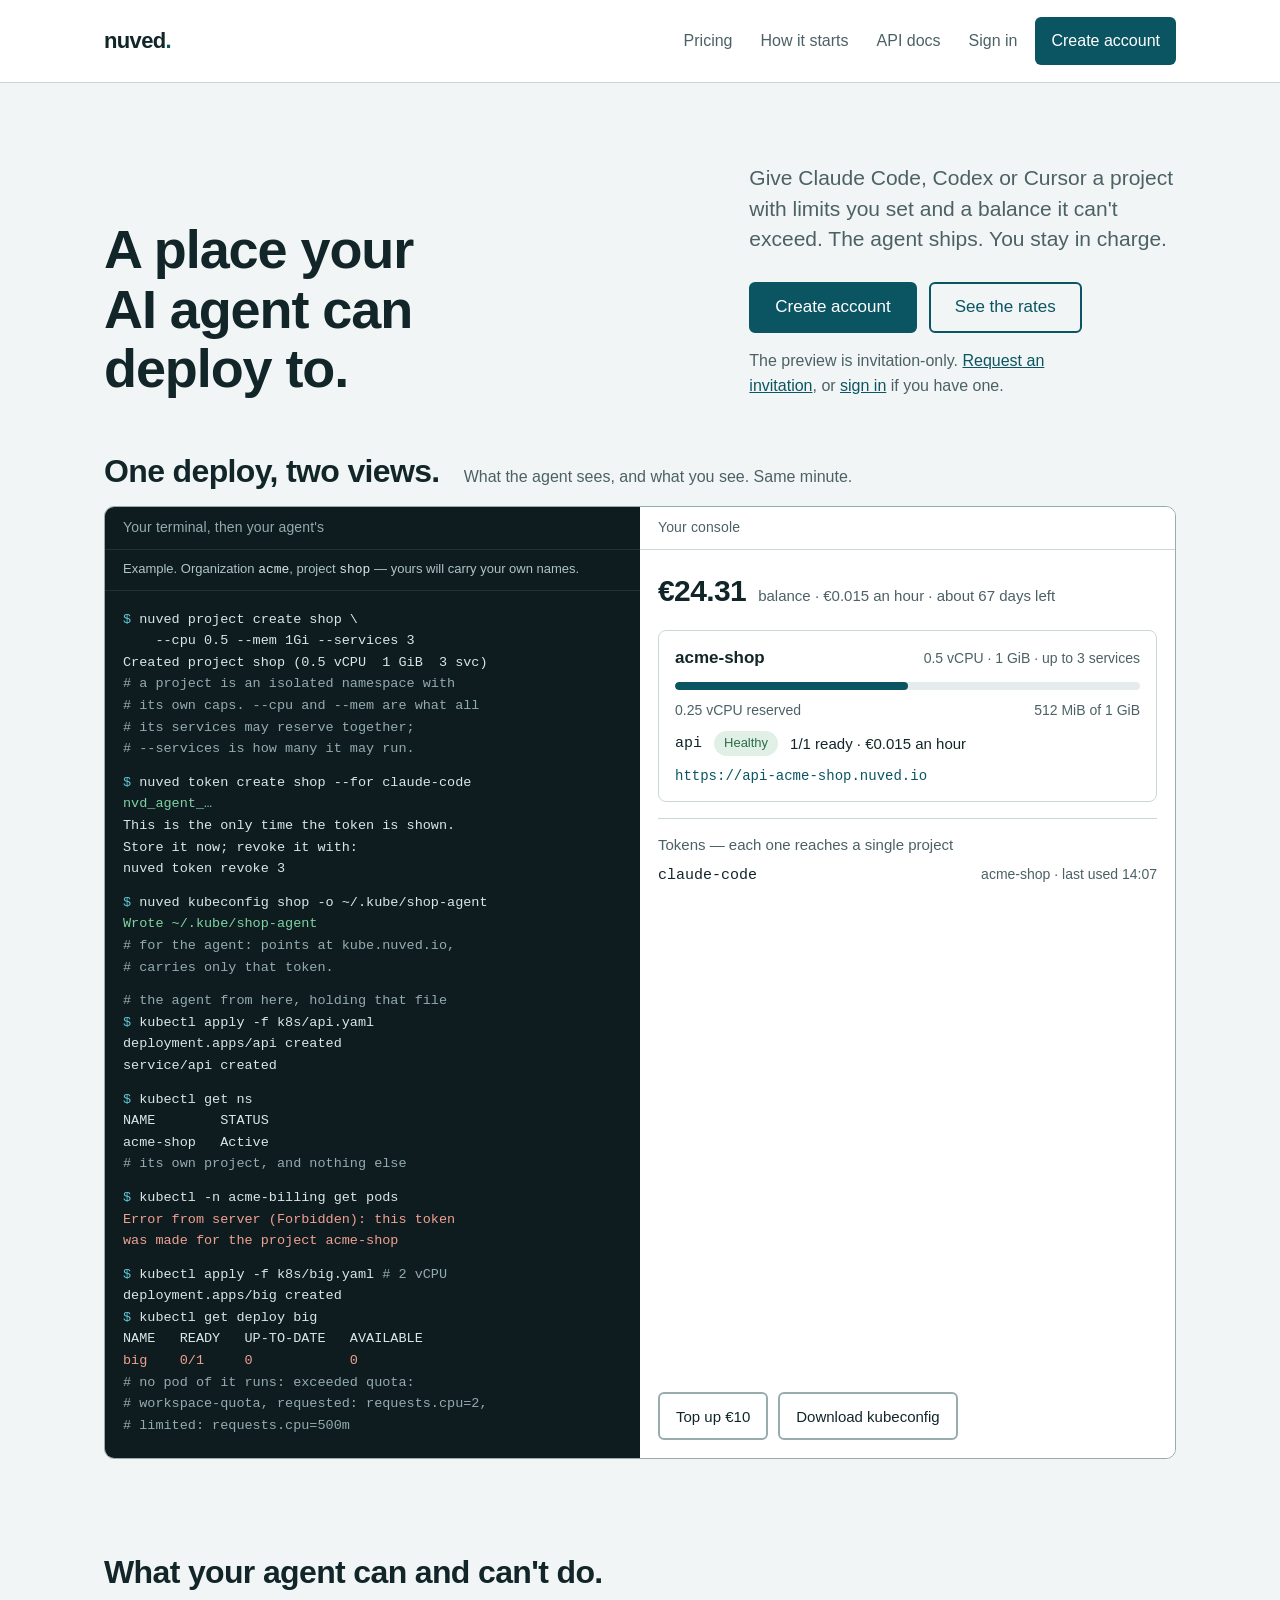
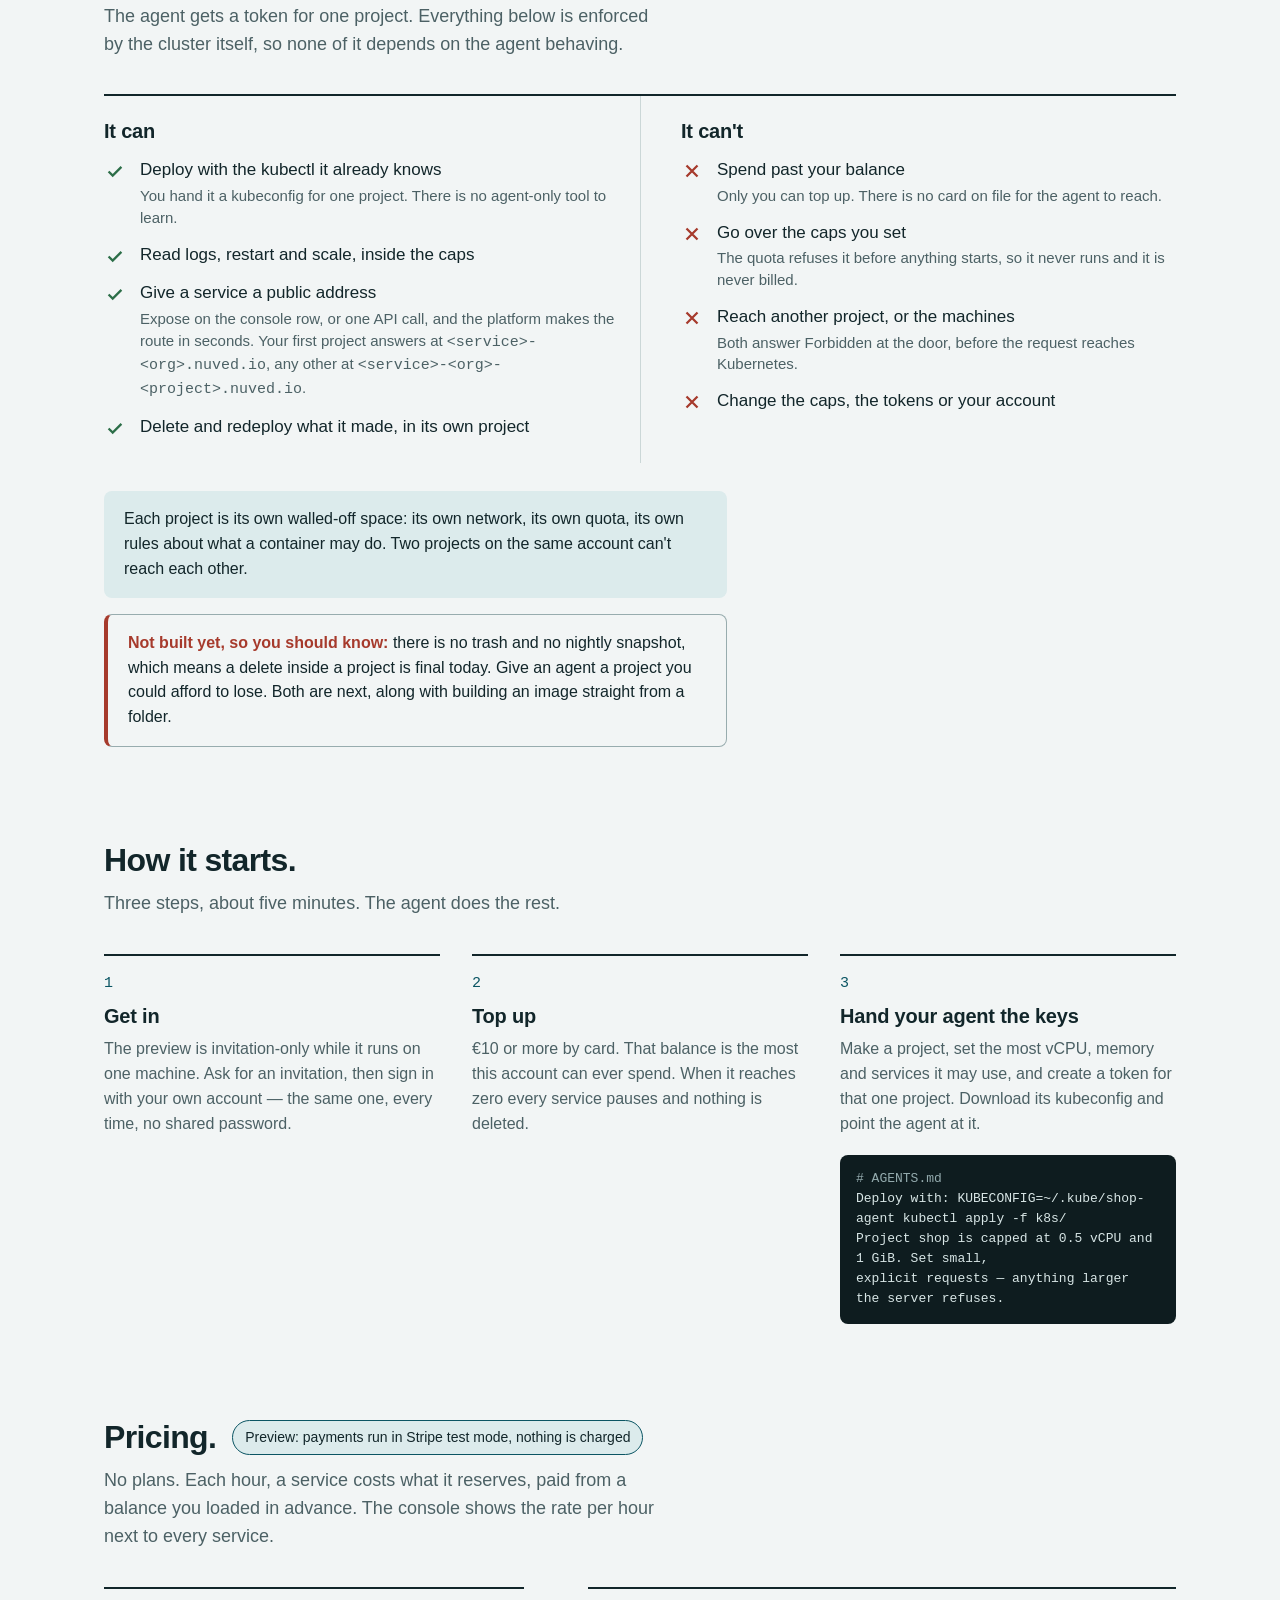
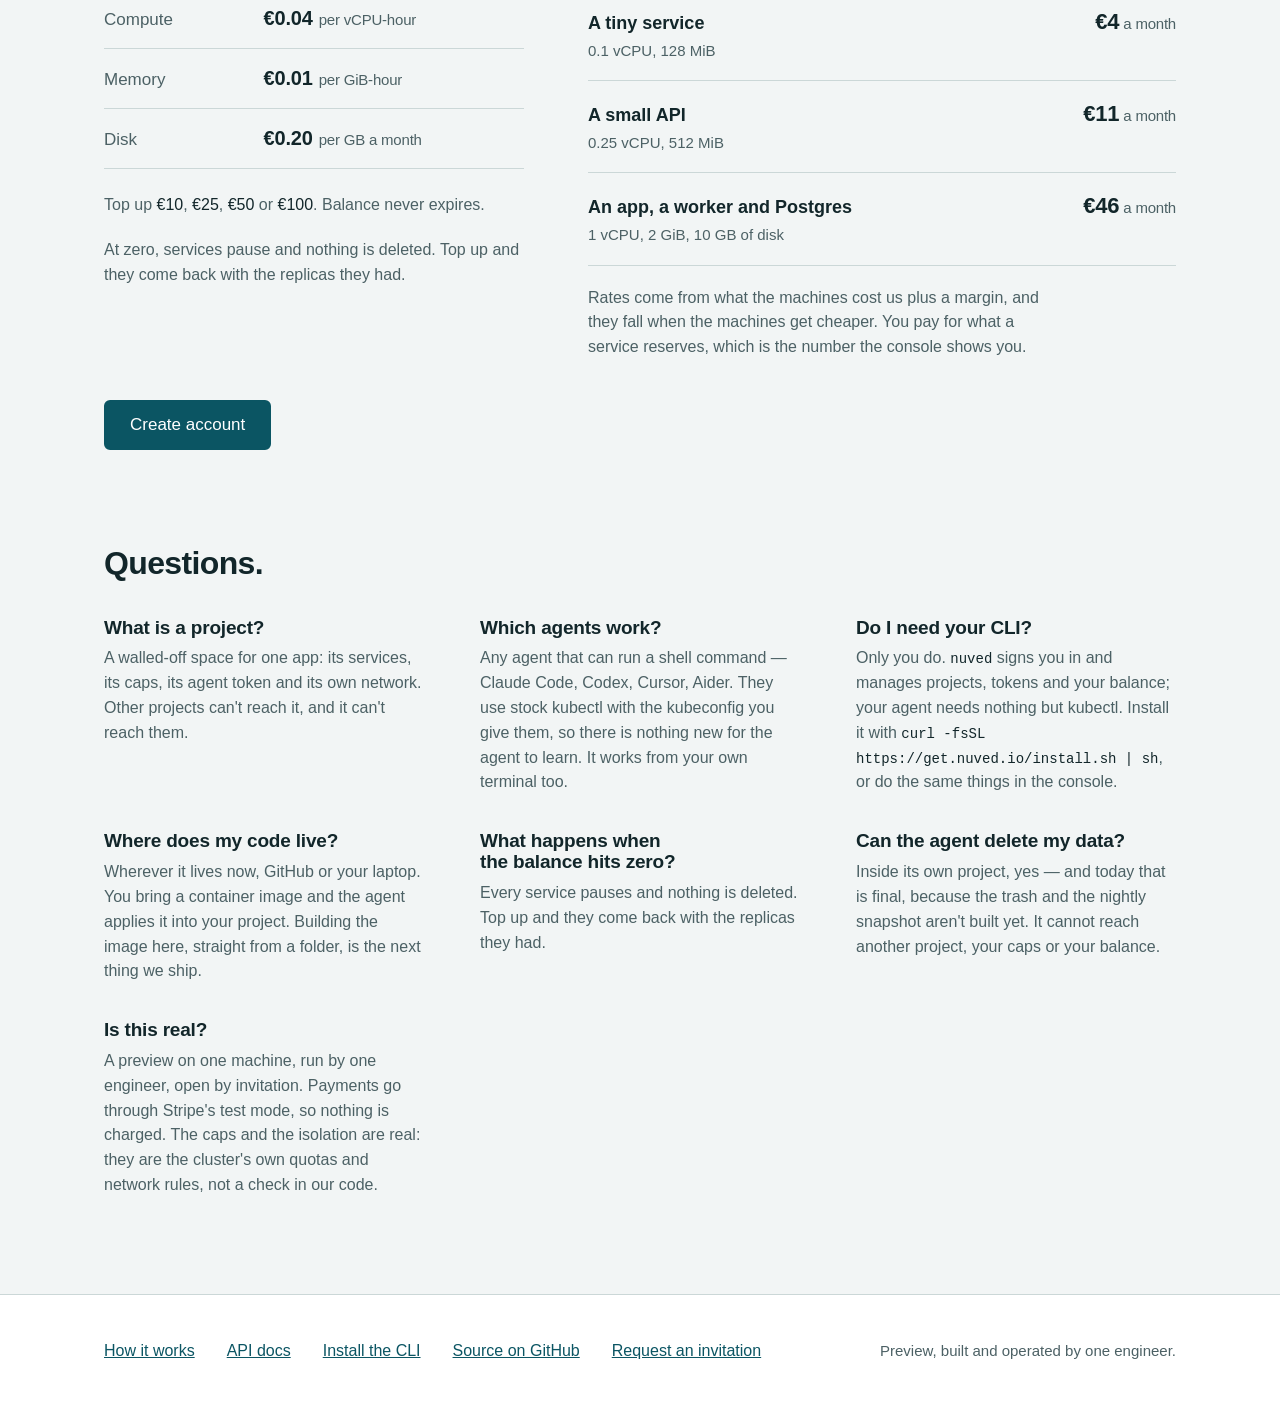
==== apps/www/index.html @ e002d9c6 "Make the terminal panel readable without prior knowledge Read on a phone, the panel did not say it w" ====
<!doctype html>
<html lang="en">
<head>
<meta charset="utf-8">
<meta name="viewport" content="width=device-width, initial-scale=1">
<title>Nuved — a place your AI agent can deploy to</title>
<meta name="description" content="Give your coding agent a project with caps you set and a prepaid balance it cannot exceed. Stock kubectl, a public URL per service, and an hourly rate for what a service reserves.">
<meta name="color-scheme" content="dark light">
<link rel="icon" href="data:image/svg+xml,%3Csvg xmlns='http://www.w3.org/2000/svg' viewBox='0 0 32 32'%3E%3Crect width='32' height='32' rx='6' fill='%230B5563'/%3E%3Cpath d='M9 23V9l14 14V9' stroke='%23fff' stroke-width='3' fill='none' stroke-linecap='square'/%3E%3C/svg%3E">
<style>
/* Typefaces are served from this origin, not from a font CDN: no third-party
   request is made when someone opens this page. Schibsted Grotesk (Ellmer Type)
   and IBM Plex Mono (IBM) are both SIL Open Font License 1.1 — see README.md.
   Schibsted Grotesk is a variable font, so one file covers 400 through 700. */
@font-face{
  font-family:"Schibsted Grotesk";
  src:url(schibsted-grotesk.woff2) format("woff2");
  font-weight:400 700; font-style:normal; font-display:swap;
}
@font-face{
  font-family:"IBM Plex Mono";
  src:url(ibm-plex-mono-400.woff2) format("woff2");
  font-weight:400; font-style:normal; font-display:swap;
}
@font-face{
  font-family:"IBM Plex Mono";
  src:url(ibm-plex-mono-500.woff2) format("woff2");
  font-weight:500; font-style:normal; font-display:swap;
}

/* Dark is the default, so the page matches the console and the API docs. A
   visitor whose system asks for light gets the light palette below. Every pair
   used for text clears 4.5:1 in both. */
:root{
  --ground:#0B1516; --surface:#122022; --sunken:#0A1213;
  --ink:#E3ECEB; --ink-2:#9DB1B3; --line:#26393C; --line-strong:#48616A;
  --brand:#63C3D2; --brand-soft:#123A42; --on-brand:#06171A;
  --ok:#7FD3A3; --ok-bg:#14301F;
  --no:#F0A090; --no-bg:#3A1C17;
  --term-bg:#07100F; --term-ink:#D8E6E6; --term-dim:#94ABAE; --term-ok:#7FD3A3; --term-no:#F0A090; --term-prompt:#63C3D2;
  --meter:#63C3D2;
  --focus:#63C3D2;
}
@media (prefers-color-scheme: light){
  :root{
    --ground:#F2F5F5; --surface:#FFFFFF; --sunken:#E6ECEC;
    --ink:#12262A; --ink-2:#4C6165; --line:#CBD7D7; --line-strong:#98ACAE;
    --brand:#0B5563; --brand-soft:#DCEBEC; --on-brand:#FFFFFF;
    --ok:#2C6E48; --ok-bg:#E1F0E6;
    --no:#A63A2C; --no-bg:#F7E4E0;
    --term-bg:#0E1C1F; --term-ink:#D8E6E6; --term-dim:#94ABAE;
    --meter:#0B5563;
    --focus:#0B5563;
  }
}
*{box-sizing:border-box}
html{-webkit-text-size-adjust:100%}
body{
  margin:0; background:var(--ground); color:var(--ink);
  font-family:"Schibsted Grotesk",-apple-system,BlinkMacSystemFont,"Segoe UI",Roboto,Arial,sans-serif;
  font-size:17px; line-height:1.55;
}
a{color:var(--brand)}
a:focus-visible,button:focus-visible{outline:3px solid var(--focus); outline-offset:3px; border-radius:3px}
.wrap{max-width:1120px; margin:0 auto; padding-left:24px; padding-right:24px}
h1,h2,h3{line-height:1.1; letter-spacing:-0.02em; margin:0; text-wrap:balance}
h1{font-size:54px; font-weight:700}
h2{font-size:32px; font-weight:700}
h3{font-size:20px; font-weight:700; letter-spacing:-0.01em}
p{margin:0}
.mono{font-family:"IBM Plex Mono",ui-monospace,SFMono-Regular,Menlo,Consolas,monospace}
.num{font-variant-numeric:tabular-nums}

/* top bar */
.top{border-bottom:1px solid var(--line); background:var(--surface)}
.top .wrap{display:flex; flex-wrap:wrap; align-items:center; gap:8px 24px; padding-block:12px}
.mark{font-size:22px; font-weight:700; letter-spacing:-0.03em; color:var(--ink); text-decoration:none; padding:12px 0}
.mark span{color:var(--brand)}
.top nav{display:flex; flex-wrap:wrap; align-items:center; gap:4px 8px; margin-left:auto}
.top nav a{font-size:16px; color:var(--ink-2); text-decoration:none; padding:12px 10px; display:inline-block; border-radius:6px}
.top nav a:hover{color:var(--brand); background:var(--brand-soft)}
.top nav a.go{color:var(--on-brand); background:var(--brand); font-weight:500; padding:12px 16px}
.top nav a.go:hover{background:var(--ink); color:var(--ground)}

/* hero */
.hero{padding-top:80px; display:grid; grid-template-columns:minmax(0,7fr) minmax(0,5fr); gap:32px 48px; align-items:end}
.hero h1{max-width:14ch}
.hero .sub{font-size:21px; color:var(--ink-2); max-width:38ch; line-height:1.45}
.hero .cta{display:flex; flex-wrap:wrap; gap:12px; margin-top:28px}
.hero .invite{margin-top:16px; font-size:16px; color:var(--ink-2); max-width:40ch}
.btn{
  display:inline-flex; align-items:center; justify-content:center; text-align:center;
  min-height:48px; padding:10px 24px; border-radius:6px; font-size:17px; font-weight:500;
  text-decoration:none; border:2px solid var(--brand); cursor:pointer; font-family:inherit;
}
.btn-primary{background:var(--brand); color:var(--on-brand)}
.btn-primary:hover{background:var(--ink); border-color:var(--ink); color:var(--ground)}
.btn-secondary{background:transparent; color:var(--brand)}
.btn-secondary:hover{background:var(--brand-soft)}

/* the thesis: one deploy, two views */
.two{margin-top:56px}
.two .lead{display:flex; flex-wrap:wrap; align-items:baseline; gap:8px 24px; margin-bottom:16px}
.two .lead p{color:var(--ink-2); font-size:16px}
.views{display:grid; grid-template-columns:minmax(0,1fr) minmax(0,1fr); gap:0; border:1px solid var(--line-strong); border-radius:10px; overflow:hidden}
.view-label{font-size:14px; font-weight:500; letter-spacing:.01em; padding:10px 18px; border-bottom:1px solid var(--line)}
.term{background:var(--term-bg); color:var(--term-ink)}
.term .view-label{color:var(--term-dim); border-bottom-color:#1F3236}
.term-note{margin:0; padding:10px 18px; font-size:13px; line-height:1.45; color:#AEC4C6; border-bottom:1px solid #1F3236}
.term-note .mono{color:var(--term-ink)}
.term pre{margin:0; padding:18px 18px 22px; font-size:13.5px; line-height:1.6; white-space:pre-wrap; overflow-wrap:anywhere}
.term .p{color:var(--term-prompt)}
.term .ok{color:var(--term-ok)}
.term .no{color:var(--term-no)}
.term .dim{color:var(--term-dim)}
.term .gap{display:block; height:12px}
.con{background:var(--surface); display:flex; flex-direction:column}
.con .view-label{color:var(--ink-2)}
.con .body{padding:18px; display:flex; flex-direction:column; gap:16px; flex:1}
.bal{display:flex; flex-wrap:wrap; align-items:baseline; gap:4px 12px}
.bal .amt{font-size:30px; font-weight:700; letter-spacing:-0.02em}
.bal .rate{font-size:15px; color:var(--ink-2)}
.proj{border:1px solid var(--line); border-radius:8px; padding:14px 16px; display:flex; flex-direction:column; gap:10px}
.proj .head{display:flex; flex-wrap:wrap; justify-content:space-between; gap:4px 12px; align-items:baseline}
.proj .head b{font-size:17px}
.proj .caps{font-size:14px; color:var(--ink-2)}
.meter{height:8px; background:var(--sunken); border-radius:4px; overflow:hidden}
.meter i{display:block; height:100%; width:50%; background:var(--meter); border-radius:4px}
.meter-cap{display:flex; justify-content:space-between; font-size:14px; color:var(--ink-2)}
.svc{display:flex; flex-wrap:wrap; align-items:center; gap:8px 12px; font-size:15px}
.svc .url{color:var(--brand); font-size:14px; overflow-wrap:anywhere}
.pill{font-size:13px; font-weight:500; padding:2px 10px; border-radius:999px; background:var(--ok-bg); color:var(--ok)}
.pill.no{background:var(--no-bg); color:var(--no)}
.toks{border-top:1px solid var(--line); padding-top:14px}
.toks h4{margin:0 0 8px; font-size:15px; font-weight:500; color:var(--ink-2); letter-spacing:0}
.toks .row{display:flex; flex-wrap:wrap; align-items:baseline; justify-content:space-between; gap:4px 12px; font-size:15px}
.toks .row span:last-child{font-size:14px; color:var(--ink-2)}
.con .acts{display:flex; flex-wrap:wrap; gap:10px; margin-top:auto; padding-top:6px}
.btn-sm{min-height:48px; padding:8px 16px; font-size:15px}
.btn-quiet{border-color:var(--line-strong); color:var(--ink); background:var(--surface)}
.btn-quiet:hover{background:var(--sunken)}

/* sections */
section{padding-top:96px}
.sec-head{max-width:60ch; margin-bottom:36px; display:flex; flex-direction:column; gap:12px}
.sec-head p{color:var(--ink-2); font-size:18px}

/* can / can't ledger */
.ledger{display:grid; grid-template-columns:minmax(0,1fr) minmax(0,1fr); gap:0; border-top:2px solid var(--ink)}
.ledger > div{padding:24px 0}
.ledger > div + div{border-left:1px solid var(--line); padding-left:40px}
.ledger h3{margin-bottom:16px}
.ledger ul{list-style:none; margin:0; padding:0; display:flex; flex-direction:column; gap:14px}
.ledger li{display:grid; grid-template-columns:24px 1fr; gap:12px; align-items:start; font-size:17px; line-height:1.45}
.ledger li svg{width:22px; height:22px; margin-top:2px}
.ledger .can li svg{color:var(--ok)}
.ledger .cant li svg{color:var(--no)}
.ledger li small{display:block; color:var(--ink-2); font-size:15px; margin-top:2px}
.enforced{margin-top:28px; padding:16px 20px; background:var(--brand-soft); color:var(--ink); border-radius:8px; font-size:16px; max-width:70ch}
.notyet{margin-top:16px; padding:16px 20px; border:1px solid var(--line-strong); border-left:4px solid var(--no); border-radius:8px; font-size:16px; max-width:70ch; color:var(--ink)}
.notyet b{color:var(--no)}

/* how it starts */
.steps{counter-reset:s; list-style:none; margin:0; padding:0; display:grid; grid-template-columns:repeat(3,minmax(0,1fr)); gap:32px}
.steps li{counter-increment:s; display:flex; flex-direction:column; gap:10px; padding-top:16px; border-top:2px solid var(--ink)}
.steps li::before{content:counter(s); font-family:"IBM Plex Mono",monospace; font-size:15px; color:var(--brand); font-weight:500}
.steps h3{margin:0}
.steps p{color:var(--ink-2); font-size:16px}
.snippet{margin:8px 0 0; padding:14px 16px; background:var(--term-bg); color:var(--term-ink); border-radius:8px; font-size:13px; line-height:1.55; white-space:pre-wrap; overflow-wrap:anywhere}
.snippet .dim{color:var(--term-dim)}

/* pricing */
.price-head{display:flex; flex-wrap:wrap; align-items:center; gap:12px 16px}
.badge{font-size:14px; font-weight:500; color:var(--ink); background:var(--brand-soft); border:1px solid var(--brand); padding:6px 12px; border-radius:999px}
.pricing{display:grid; grid-template-columns:minmax(0,5fr) minmax(0,7fr); gap:40px 64px; align-items:start}
.rates{width:100%; border-collapse:collapse; font-size:17px}
.rates th,.rates td{text-align:left; padding:14px 0; border-bottom:1px solid var(--line); vertical-align:baseline}
.rates th{font-weight:500; color:var(--ink-2); width:38%}
.rates td{font-weight:700; font-size:20px; letter-spacing:-0.01em}
.rates td small{font-weight:400; font-size:15px; color:var(--ink-2); margin-left:6px}
.rates tr:first-child th,.rates tr:first-child td{border-top:2px solid var(--ink)}
.topups{margin-top:24px; font-size:16px; color:var(--ink-2)}
.topups b{color:var(--ink); font-weight:500}
.examples{list-style:none; margin:0; padding:0; border-top:2px solid var(--ink)}
.examples li{display:grid; grid-template-columns:minmax(0,1fr) auto; gap:4px 24px; padding:16px 0; border-bottom:1px solid var(--line); align-items:baseline}
.examples b{font-size:18px; font-weight:700; display:block}
.examples .spec{font-size:15px; color:var(--ink-2)}
.examples .cost{font-size:22px; font-weight:700; letter-spacing:-0.01em; white-space:nowrap}
.examples .cost small{font-size:15px; font-weight:400; color:var(--ink-2); margin-left:4px}
.zero{margin-top:20px; font-size:16px; color:var(--ink-2); max-width:52ch}
.price-cta{margin-top:40px}

/* faq */
.faq{display:grid; grid-template-columns:repeat(auto-fit,minmax(320px,1fr)); gap:36px 56px}
.faq h3{margin-bottom:8px; font-size:19px}
.faq p{color:var(--ink-2); font-size:16px; max-width:46ch}
.faq code{font-family:"IBM Plex Mono",ui-monospace,Menlo,Consolas,monospace; font-size:14px; color:var(--ink)}

footer{margin-top:96px; border-top:1px solid var(--line); background:var(--surface); padding:32px 0 48px}
footer .wrap{display:flex; flex-wrap:wrap; gap:8px 32px; align-items:baseline}
footer a{font-size:16px; padding:12px 0; display:inline-block}
footer p{font-size:15px; color:var(--ink-2); margin-left:auto; padding:12px 0}

@media (max-width:900px){
  .hero{grid-template-columns:1fr; align-items:start}
  .views{grid-template-columns:1fr}
  .con{border-top:1px solid var(--line-strong)}
  .pricing{grid-template-columns:1fr}
  .steps{grid-template-columns:1fr}
  .ledger{grid-template-columns:1fr}
  .ledger > div + div{border-left:0; padding-left:0; border-top:1px solid var(--line)}
}
@media (max-width:640px){
  body{font-size:16px}
  h1{font-size:38px}
  h2{font-size:28px}
  .wrap{padding-left:16px; padding-right:16px}
  .hero{padding-top:48px}
  .hero .sub{font-size:19px}
  .hero .cta{flex-direction:column; align-items:stretch}
  .btn{width:100%}
  .con .acts .btn{width:auto; flex:1}
  .two{margin-top:40px}
  section{padding-top:64px}
  /* 45 characters is the widest line in the panel; at 12px IBM Plex Mono that is
     324px inside a 342px box, so nothing wraps on a 400px phone. */
  .term pre{font-size:12px; padding:16px 12px 20px}
  .term-note{padding:10px 12px}
  footer{margin-top:64px}
  footer p{margin-left:0}
}
@media (prefers-reduced-motion:reduce){*{transition:none !important; animation:none !important}}
</style>
</head>
<body>

<header class="top">
  <div class="wrap">
    <a class="mark" href="/">nuved<span>.</span></a>
    <nav aria-label="Sections">
      <a href="#pricing">Pricing</a>
      <a href="#how">How it starts</a>
      <a href="https://api.nuved.io/docs">API docs</a>
      <a href="https://console.nuved.io/login">Sign in</a>
      <a class="go" href="https://console.nuved.io/signup">Create account</a>
    </nav>
  </div>
</header>

<main>
  <div class="wrap">
    <div class="hero">
      <div>
        <h1>A place your AI agent can deploy to.</h1>
      </div>
      <div>
        <p class="sub">Give Claude Code, Codex or Cursor a project with limits you set and a balance it can't exceed. The agent ships. You stay in charge.</p>
        <div class="cta">
          <a class="btn btn-primary" href="https://console.nuved.io/signup">Create account</a>
          <a class="btn btn-secondary" href="#pricing">See the rates</a>
        </div>
        <p class="invite">The preview is invitation-only. <a href="mailto:hello@nuved.io?subject=Invitation%20to%20the%20Nuved%20preview">Request an invitation</a>, or <a href="https://console.nuved.io/login">sign in</a> if you have one.</p>
      </div>
    </div>

    <div class="two">
      <div class="lead">
        <h2>One deploy, two views.</h2>
        <p>What the agent sees, and what you see. Same minute.</p>
      </div>
      <div class="views">
        <div class="term">
          <div class="view-label">Your terminal, then your agent's</div>
          <p class="term-note">Example. Organization <span class="mono">acme</span>, project <span class="mono">shop</span> — yours will carry your own names.</p>
<pre class="mono"><span class="p">$</span> nuved project create shop \
    --cpu 0.5 --mem 1Gi --services 3
Created project shop (0.5 vCPU  1 GiB  3 svc)
<span class="dim"># a project is an isolated namespace with
# its own caps. --cpu and --mem are what all
# its services may reserve together;
# --services is how many it may run.</span>
<span class="gap"></span><span class="p">$</span> nuved token create shop --for claude-code
<span class="ok">nvd_agent_…</span>
This is the only time the token is shown.
Store it now; revoke it with:
nuved token revoke 3
<span class="gap"></span><span class="p">$</span> nuved kubeconfig shop -o ~/.kube/shop-agent
<span class="ok">Wrote ~/.kube/shop-agent</span>
<span class="dim"># for the agent: points at kube.nuved.io,
# carries only that token.</span>
<span class="gap"></span><span class="dim"># the agent from here, holding that file</span>
<span class="p">$</span> kubectl apply -f k8s/api.yaml
deployment.apps/api created
service/api created
<span class="gap"></span><span class="p">$</span> kubectl get ns
NAME        STATUS
acme-shop   Active
<span class="dim"># its own project, and nothing else</span>
<span class="gap"></span><span class="p">$</span> kubectl -n acme-billing get pods
<span class="no">Error from server (Forbidden): this token
was made for the project acme-shop</span>
<span class="gap"></span><span class="p">$</span> kubectl apply -f k8s/big.yaml <span class="dim"># 2 vCPU</span>
deployment.apps/big created
<span class="p">$</span> kubectl get deploy big
NAME   READY   UP-TO-DATE   AVAILABLE
<span class="no">big    0/1     0            0</span>
<span class="dim"># no pod of it runs: exceeded quota:
# workspace-quota, requested: requests.cpu=2,
# limited: requests.cpu=500m</span></pre>
        </div>
        <div class="con">
          <div class="view-label">Your console</div>
          <div class="body">
            <div class="bal">
              <span class="amt num">€24.31</span>
              <span class="rate">balance · €0.015 an hour · about 67 days left</span>
            </div>
            <div class="proj">
              <div class="head">
                <b>acme-shop</b>
                <span class="caps num">0.5 vCPU · 1 GiB · up to 3 services</span>
              </div>
              <div class="meter" role="img" aria-label="0.25 of 0.5 vCPU reserved"><i></i></div>
              <div class="meter-cap num"><span>0.25 vCPU reserved</span><span>512 MiB of 1 GiB</span></div>
              <div class="svc"><span class="mono">api</span><span class="pill">Healthy</span><span class="num">1/1 ready · €0.015 an hour</span></div>
              <div class="svc"><span class="url mono">https://api-acme-shop.nuved.io</span></div>
            </div>
            <div class="toks">
              <h4>Tokens — each one reaches a single project</h4>
              <div class="row"><span class="mono">claude-code</span><span class="num">acme-shop · last used 14:07</span></div>
            </div>
            <div class="acts">
              <a class="btn btn-sm btn-quiet" href="https://console.nuved.io/login">Top up €10</a>
              <a class="btn btn-sm btn-quiet" href="https://console.nuved.io/login">Download kubeconfig</a>
            </div>
          </div>
        </div>
      </div>
    </div>
  </div>

  <section class="wrap" id="rules">
    <div class="sec-head">
      <h2>What your agent can and can't do.</h2>
      <p>The agent gets a token for one project. Everything below is enforced by the cluster itself, so none of it depends on the agent behaving.</p>
    </div>
    <div class="ledger">
      <div class="can">
        <h3>It can</h3>
        <ul>
          <li><svg viewBox="0 0 24 24" fill="none" stroke="currentColor" stroke-width="2.5" aria-hidden="true"><path d="M5 12.5l4.5 4.5L19 7.5"/></svg><span>Deploy with the kubectl it already knows<small>You hand it a kubeconfig for one project. There is no agent-only tool to learn.</small></span></li>
          <li><svg viewBox="0 0 24 24" fill="none" stroke="currentColor" stroke-width="2.5" aria-hidden="true"><path d="M5 12.5l4.5 4.5L19 7.5"/></svg><span>Read logs, restart and scale, inside the caps</span></li>
          <li><svg viewBox="0 0 24 24" fill="none" stroke="currentColor" stroke-width="2.5" aria-hidden="true"><path d="M5 12.5l4.5 4.5L19 7.5"/></svg><span>Give a service a public address<small>Expose on the console row, or one API call, and the platform makes the route in seconds. Your first project answers at <span class="mono">&lt;service&gt;-&lt;org&gt;.nuved.io</span>, any other at <span class="mono">&lt;service&gt;-&lt;org&gt;-&lt;project&gt;.nuved.io</span>.</small></span></li>
          <li><svg viewBox="0 0 24 24" fill="none" stroke="currentColor" stroke-width="2.5" aria-hidden="true"><path d="M5 12.5l4.5 4.5L19 7.5"/></svg><span>Delete and redeploy what it made, in its own project</span></li>
        </ul>
      </div>
      <div class="cant">
        <h3>It can't</h3>
        <ul>
          <li><svg viewBox="0 0 24 24" fill="none" stroke="currentColor" stroke-width="2.5" aria-hidden="true"><path d="M6 6l12 12M18 6L6 18"/></svg><span>Spend past your balance<small>Only you can top up. There is no card on file for the agent to reach.</small></span></li>
          <li><svg viewBox="0 0 24 24" fill="none" stroke="currentColor" stroke-width="2.5" aria-hidden="true"><path d="M6 6l12 12M18 6L6 18"/></svg><span>Go over the caps you set<small>The quota refuses it before anything starts, so it never runs and it is never billed.</small></span></li>
          <li><svg viewBox="0 0 24 24" fill="none" stroke="currentColor" stroke-width="2.5" aria-hidden="true"><path d="M6 6l12 12M18 6L6 18"/></svg><span>Reach another project, or the machines<small>Both answer Forbidden at the door, before the request reaches Kubernetes.</small></span></li>
          <li><svg viewBox="0 0 24 24" fill="none" stroke="currentColor" stroke-width="2.5" aria-hidden="true"><path d="M6 6l12 12M18 6L6 18"/></svg><span>Change the caps, the tokens or your account</span></li>
        </ul>
      </div>
    </div>
    <p class="enforced">Each project is its own walled-off space: its own network, its own quota, its own rules about what a container may do. Two projects on the same account can't reach each other.</p>
    <p class="notyet"><b>Not built yet, so you should know:</b> there is no trash and no nightly snapshot, which means a delete inside a project is final today. Give an agent a project you could afford to lose. Both are next, along with building an image straight from a folder.</p>
  </section>

  <section class="wrap" id="how">
    <div class="sec-head">
      <h2>How it starts.</h2>
      <p>Three steps, about five minutes. The agent does the rest.</p>
    </div>
    <ol class="steps">
      <li>
        <h3>Get in</h3>
        <p>The preview is invitation-only while it runs on one machine. Ask for an invitation, then sign in with your own account — the same one, every time, no shared password.</p>
      </li>
      <li>
        <h3>Top up</h3>
        <p>€10 or more by card. That balance is the most this account can ever spend. When it reaches zero every service pauses and nothing is deleted.</p>
      </li>
      <li>
        <h3>Hand your agent the keys</h3>
        <p>Make a project, set the most vCPU, memory and services it may use, and create a token for that one project. Download its kubeconfig and point the agent at it.</p>
<pre class="snippet mono"><span class="dim"># AGENTS.md</span>
Deploy with: KUBECONFIG=~/.kube/shop-agent kubectl apply -f k8s/
Project shop is capped at 0.5 vCPU and 1 GiB. Set small,
explicit requests — anything larger the server refuses.</pre>
      </li>
    </ol>
  </section>

  <section class="wrap" id="pricing">
    <div class="sec-head">
      <div class="price-head">
        <h2>Pricing.</h2>
        <span class="badge">Preview: payments run in Stripe test mode, nothing is charged</span>
      </div>
      <p>No plans. Each hour, a service costs what it reserves, paid from a balance you loaded in advance. The console shows the rate per hour next to every service.</p>
    </div>
    <div class="pricing">
      <div>
        <table class="rates">
          <tr><th scope="row">Compute</th><td class="num">€0.04<small>per vCPU-hour</small></td></tr>
          <tr><th scope="row">Memory</th><td class="num">€0.01<small>per GiB-hour</small></td></tr>
          <tr><th scope="row">Disk</th><td class="num">€0.20<small>per GB a month</small></td></tr>
        </table>
        <p class="topups">Top up <b>€10</b>, <b>€25</b>, <b>€50</b> or <b>€100</b>. Balance never expires.</p>
        <p class="zero">At zero, services pause and nothing is deleted. Top up and they come back with the replicas they had.</p>
      </div>
      <div>
        <ul class="examples" aria-label="What things cost">
          <li><span><b>A tiny service</b><span class="spec num">0.1 vCPU, 128 MiB</span></span><span class="cost num">€4<small>a month</small></span></li>
          <li><span><b>A small API</b><span class="spec num">0.25 vCPU, 512 MiB</span></span><span class="cost num">€11<small>a month</small></span></li>
          <li><span><b>An app, a worker and Postgres</b><span class="spec num">1 vCPU, 2 GiB, 10 GB of disk</span></span><span class="cost num">€46<small>a month</small></span></li>
        </ul>
        <p class="zero">Rates come from what the machines cost us plus a margin, and they fall when the machines get cheaper. You pay for what a service reserves, which is the number the console shows you.</p>
      </div>
    </div>
    <div class="price-cta">
      <a class="btn btn-primary" href="https://console.nuved.io/signup">Create account</a>
    </div>
  </section>

  <section class="wrap" id="faq">
    <div class="sec-head">
      <h2>Questions.</h2>
    </div>
    <div class="faq">
      <div>
        <h3>What is a project?</h3>
        <p>A walled-off space for one app: its services, its caps, its agent token and its own network. Other projects can't reach it, and it can't reach them.</p>
      </div>
      <div>
        <h3>Which agents work?</h3>
        <p>Any agent that can run a shell command — Claude Code, Codex, Cursor, Aider. They use stock kubectl with the kubeconfig you give them, so there is nothing new for the agent to learn. It works from your own terminal too.</p>
      </div>
      <div>
        <h3>Do I need your CLI?</h3>
        <p>Only you do. <code>nuved</code> signs you in and manages projects, tokens and your balance; your agent needs nothing but kubectl. Install it with <code>curl -fsSL https://get.nuved.io/install.sh | sh</code>, or do the same things in the console.</p>
      </div>
      <div>
        <h3>Where does my code live?</h3>
        <p>Wherever it lives now, GitHub or your laptop. You bring a container image and the agent applies it into your project. Building the image here, straight from a folder, is the next thing we ship.</p>
      </div>
      <div>
        <h3>What happens when the balance hits zero?</h3>
        <p>Every service pauses and nothing is deleted. Top up and they come back with the replicas they had.</p>
      </div>
      <div>
        <h3>Can the agent delete my data?</h3>
        <p>Inside its own project, yes — and today that is final, because the trash and the nightly snapshot aren't built yet. It cannot reach another project, your caps or your balance.</p>
      </div>
      <div>
        <h3>Is this real?</h3>
        <p>A preview on one machine, run by one engineer, open by invitation. Payments go through Stripe's test mode, so nothing is charged. The caps and the isolation are real: they are the cluster's own quotas and network rules, not a check in our code.</p>
      </div>
    </div>
  </section>
</main>

<footer>
  <div class="wrap">
    <a href="how-it-works.html">How it works</a>
    <a href="https://api.nuved.io/docs">API docs</a>
    <a href="https://get.nuved.io/">Install the CLI</a>
    <a href="https://github.com/nuved/platform-gitops">Source on GitHub</a>
    <a href="mailto:hello@nuved.io?subject=Invitation%20to%20the%20Nuved%20preview">Request an invitation</a>
    <p>Preview, built and operated by one engineer.</p>
  </div>
</footer>

</body>
</html>
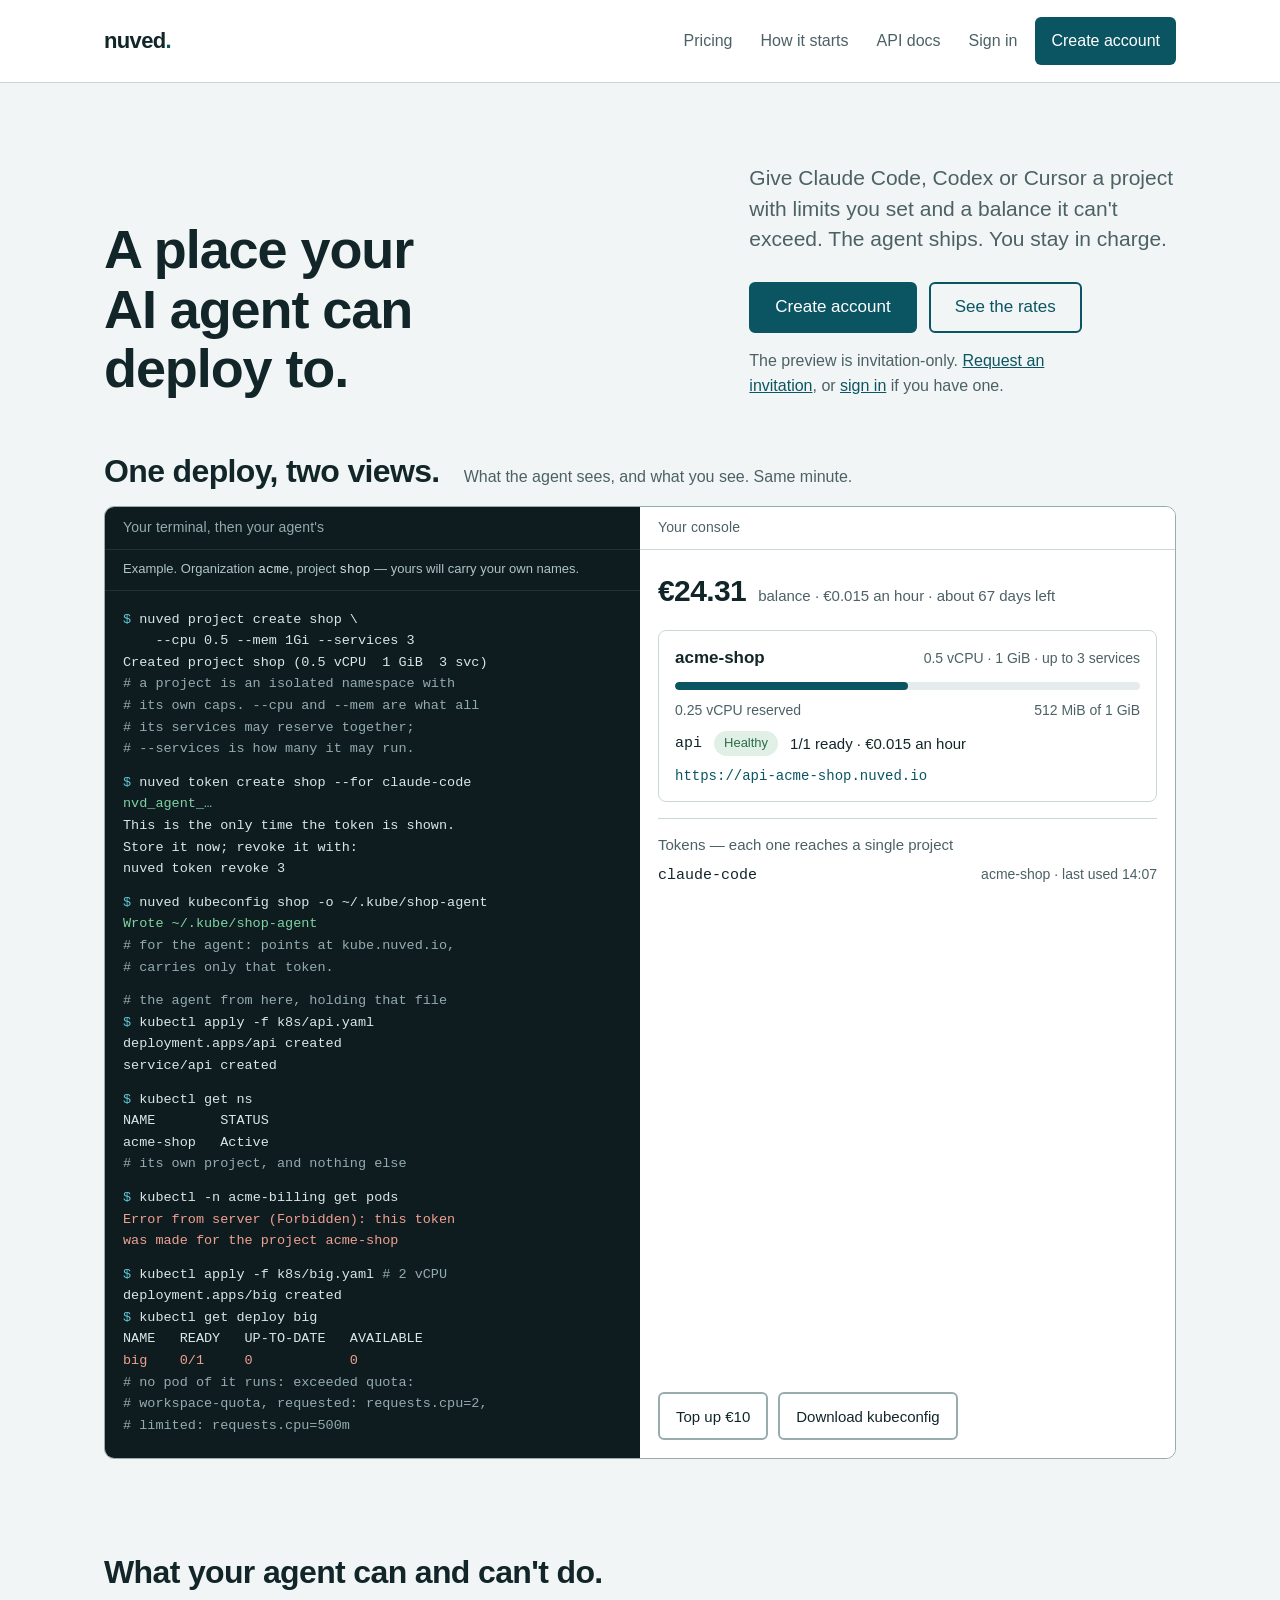
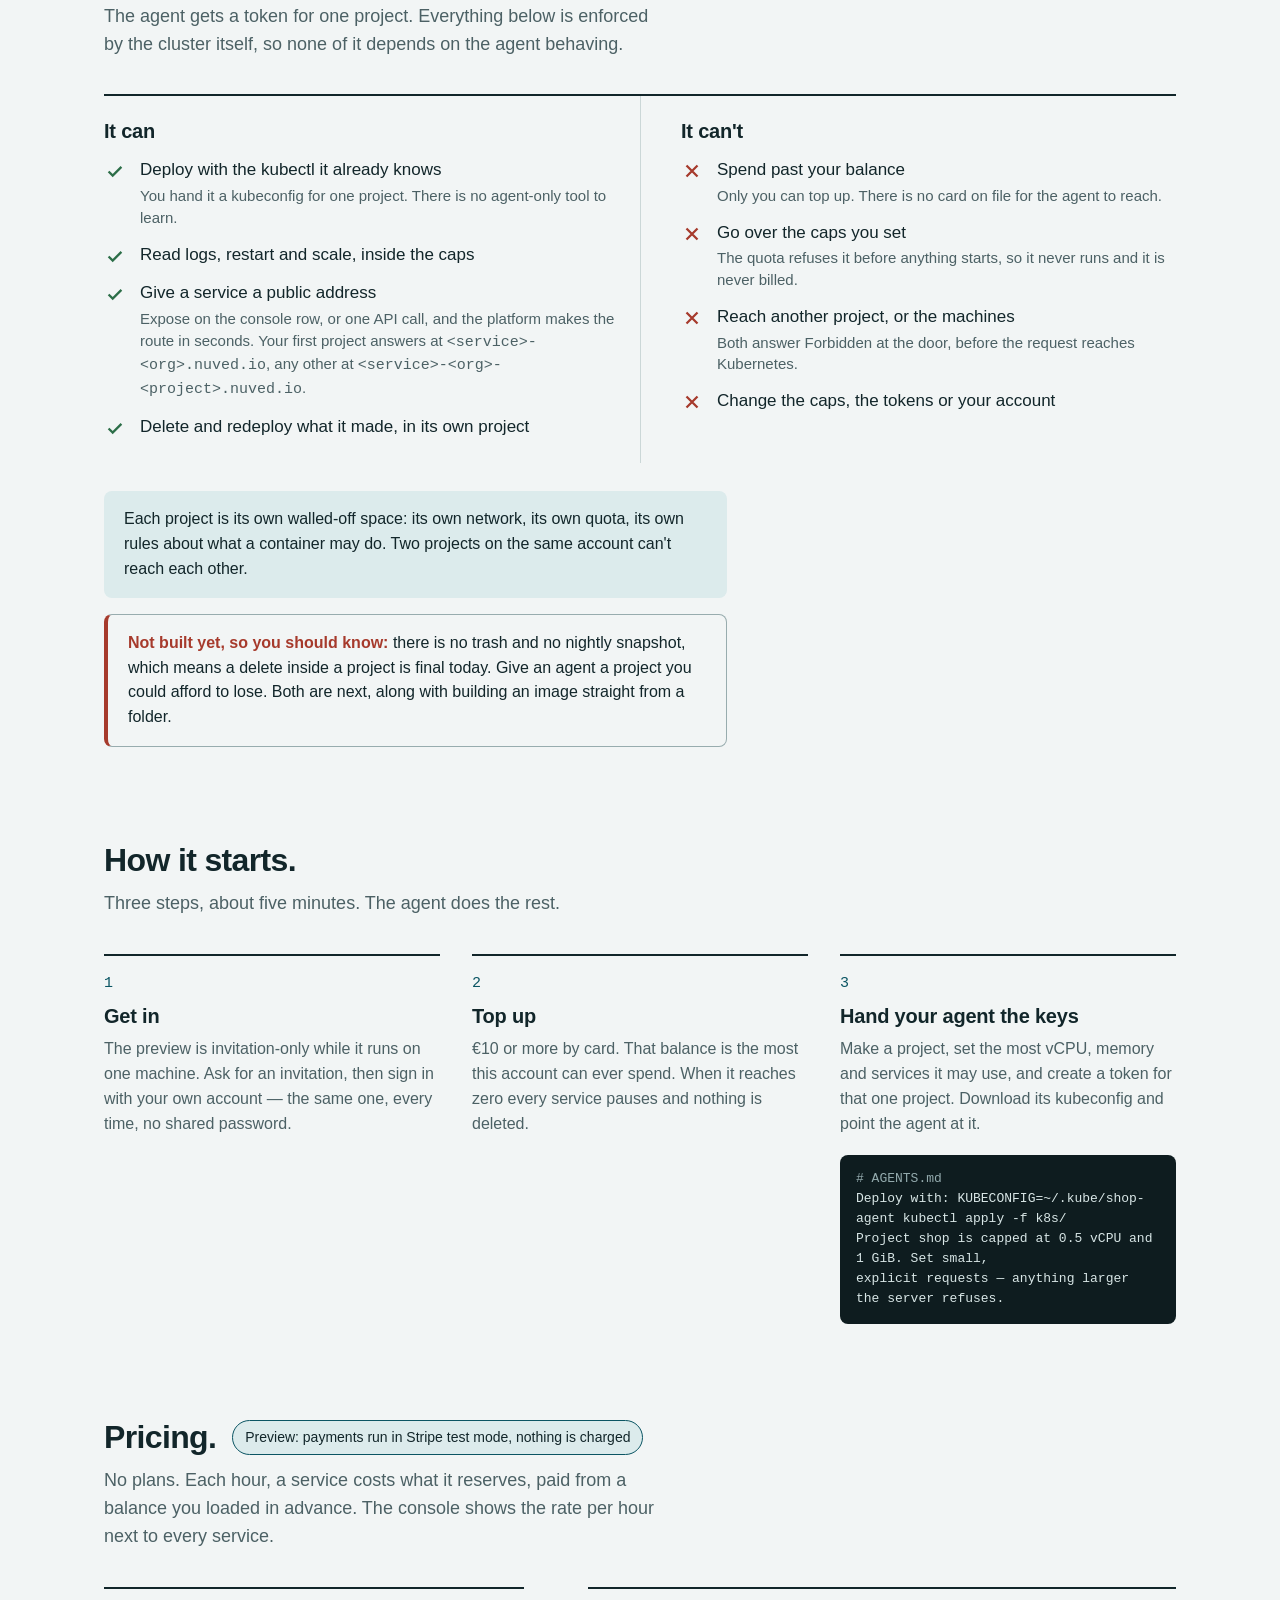
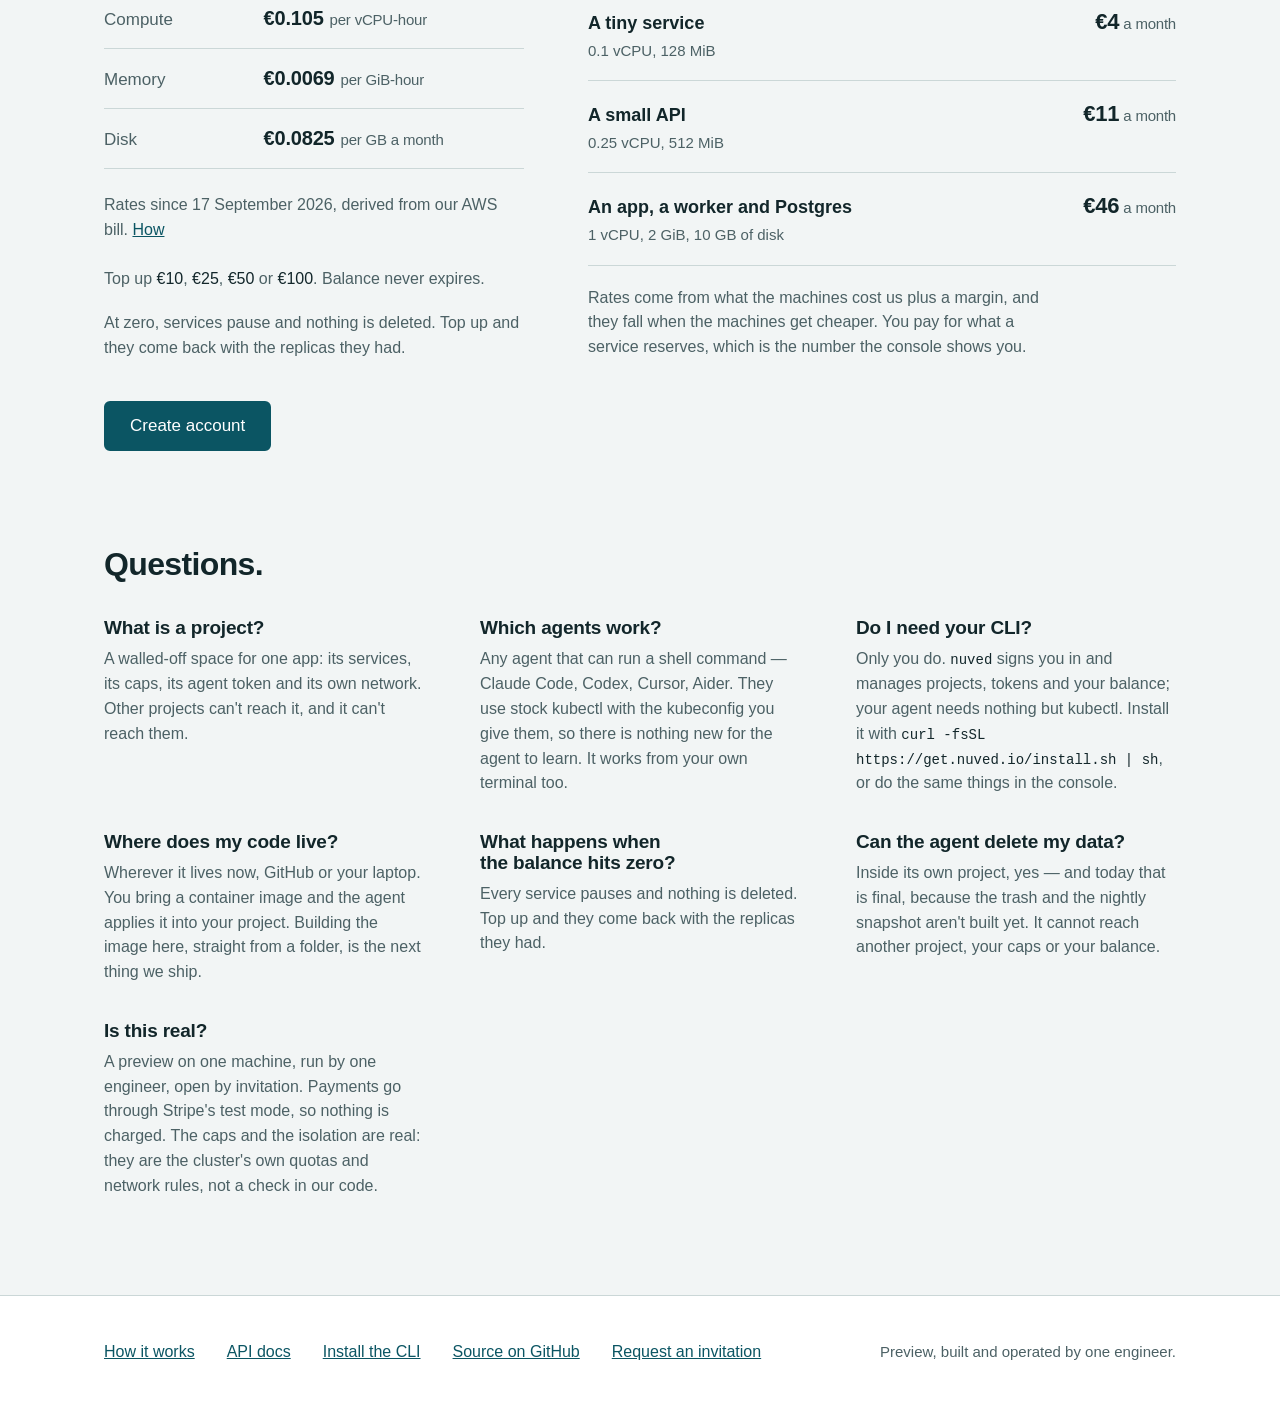
==== commit 5a81807d: "Homepage prices come from the live rate card at render time" ====
--- a/apps/www/index.html
+++ b/apps/www/index.html
@@ -404,10 +404,11 @@
     <div class="pricing">
       <div>
         <table class="rates">
-          <tr><th scope="row">Compute</th><td class="num">€0.04<small>per vCPU-hour</small></td></tr>
-          <tr><th scope="row">Memory</th><td class="num">€0.01<small>per GiB-hour</small></td></tr>
-          <tr><th scope="row">Disk</th><td class="num">€0.20<small>per GB a month</small></td></tr>
+          <tr><th scope="row">Compute</th><td class="num"><!--rate:cpu-->€0.105<!--/rate--><small>per vCPU-hour</small></td></tr>
+          <tr><th scope="row">Memory</th><td class="num"><!--rate:mem-->€0.0069<!--/rate--><small>per GiB-hour</small></td></tr>
+          <tr><th scope="row">Disk</th><td class="num"><!--rate:disk-->€0.0825<!--/rate--><small>per GB a month</small></td></tr>
         </table>
+        <p class="topups">Rates since <!--rate:since-->17 September 2026<!--/rate-->, derived from our AWS bill. <a href="/how-it-works#enforced">How</a></p>
         <p class="topups">Top up <b>€10</b>, <b>€25</b>, <b>€50</b> or <b>€100</b>. Balance never expires.</p>
         <p class="zero">At zero, services pause and nothing is deleted. Top up and they come back with the replicas they had.</p>
       </div>
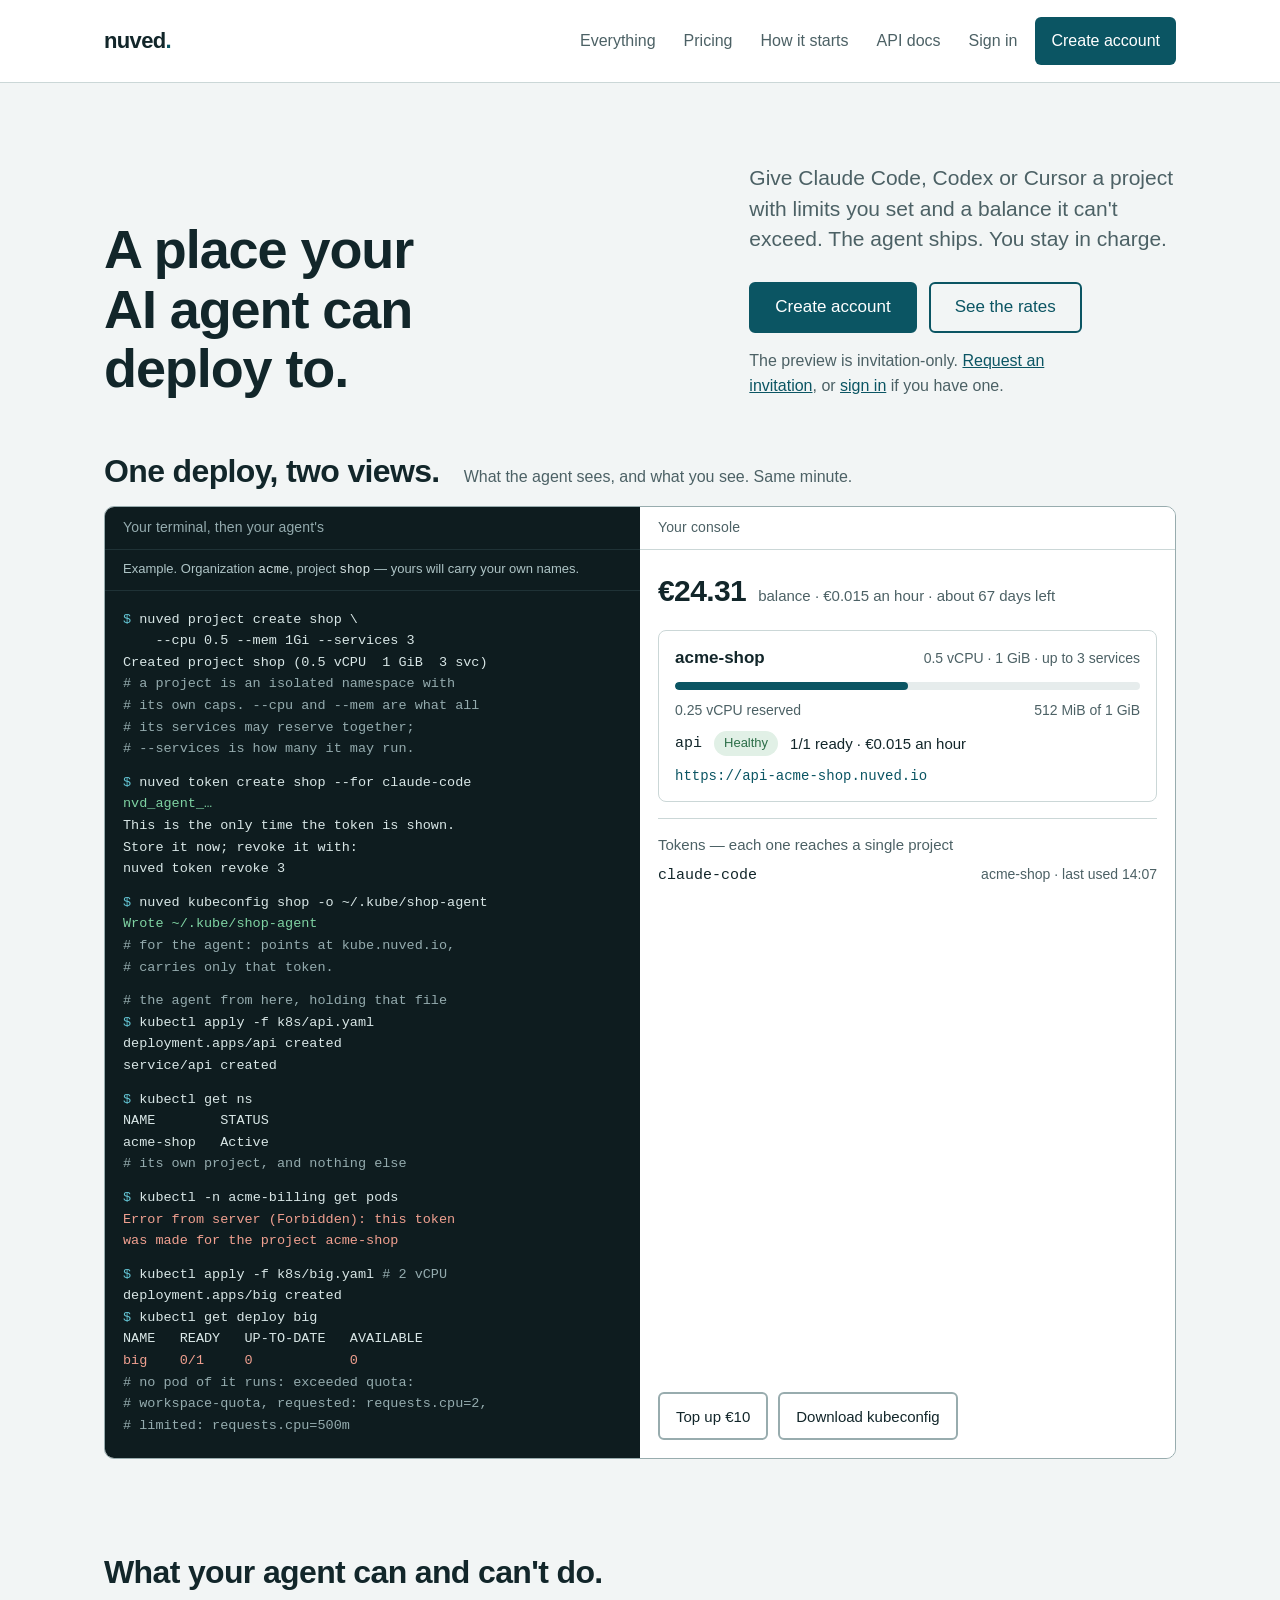
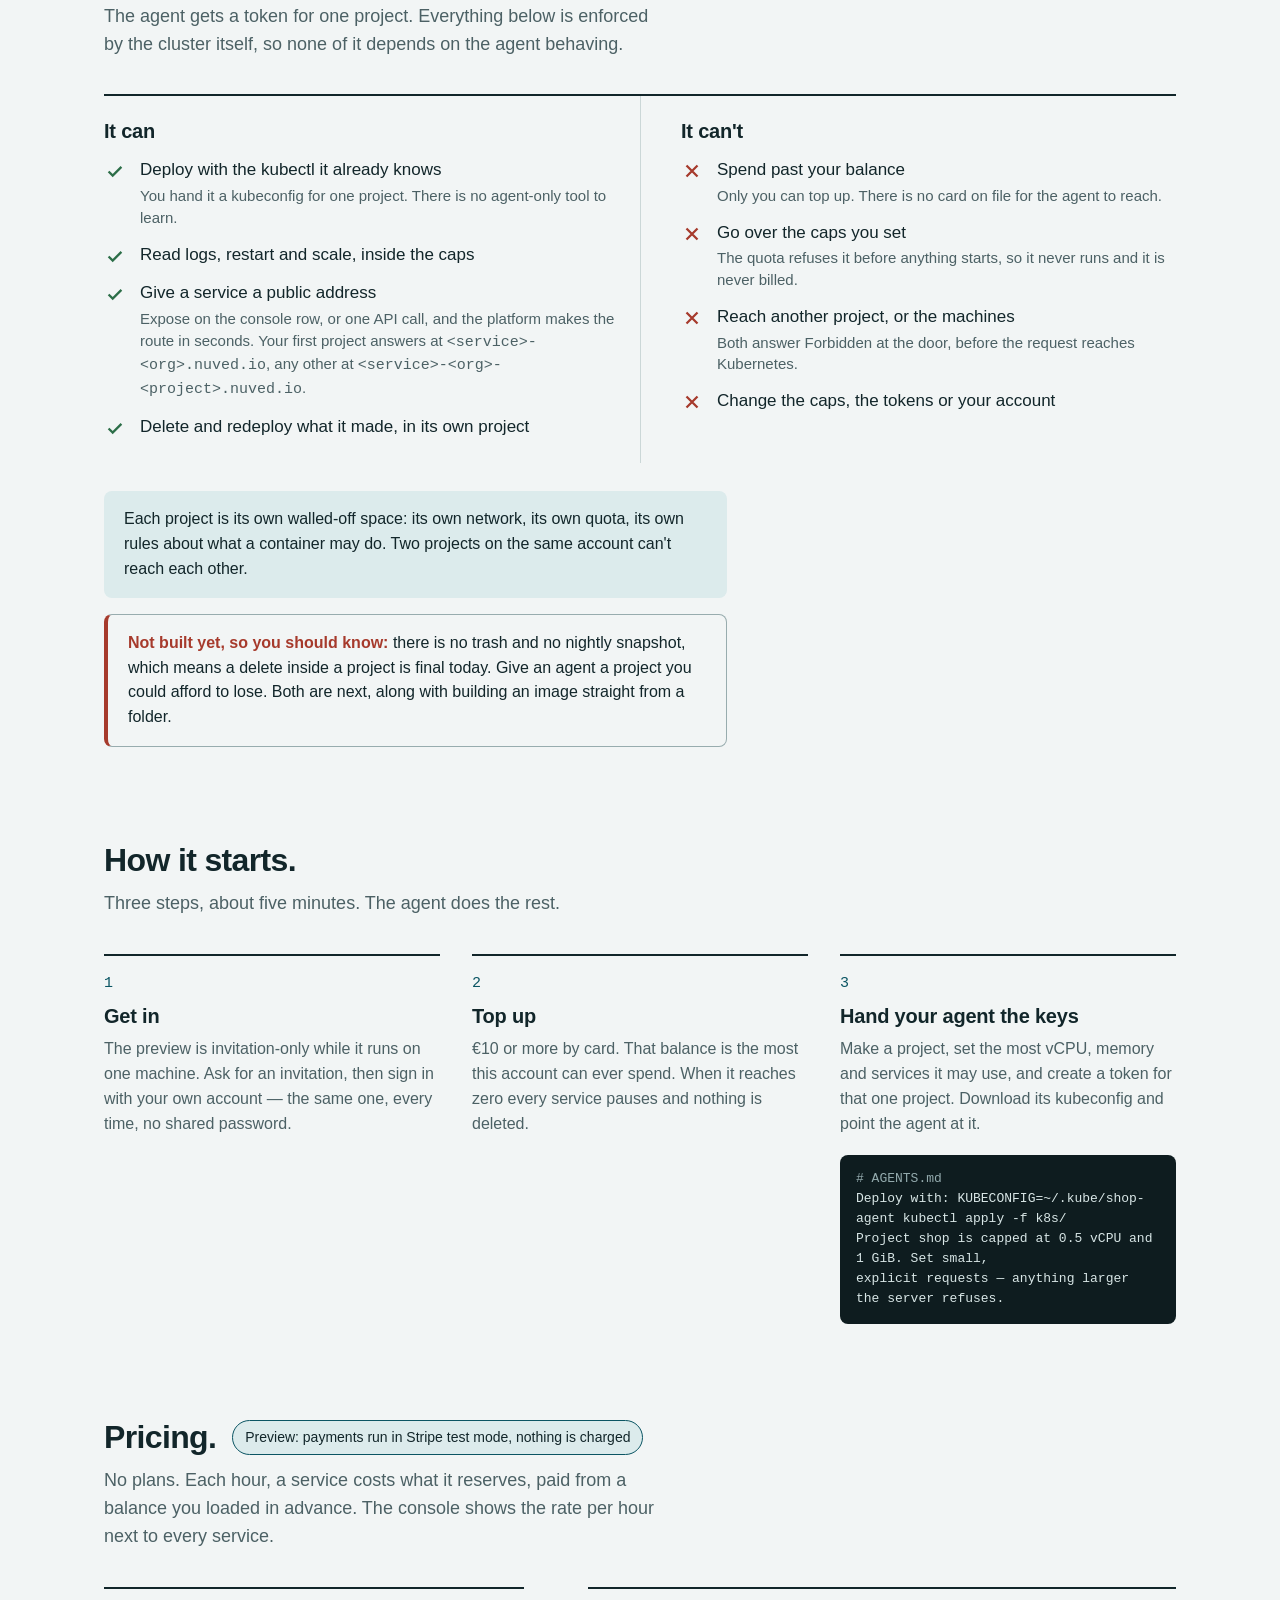
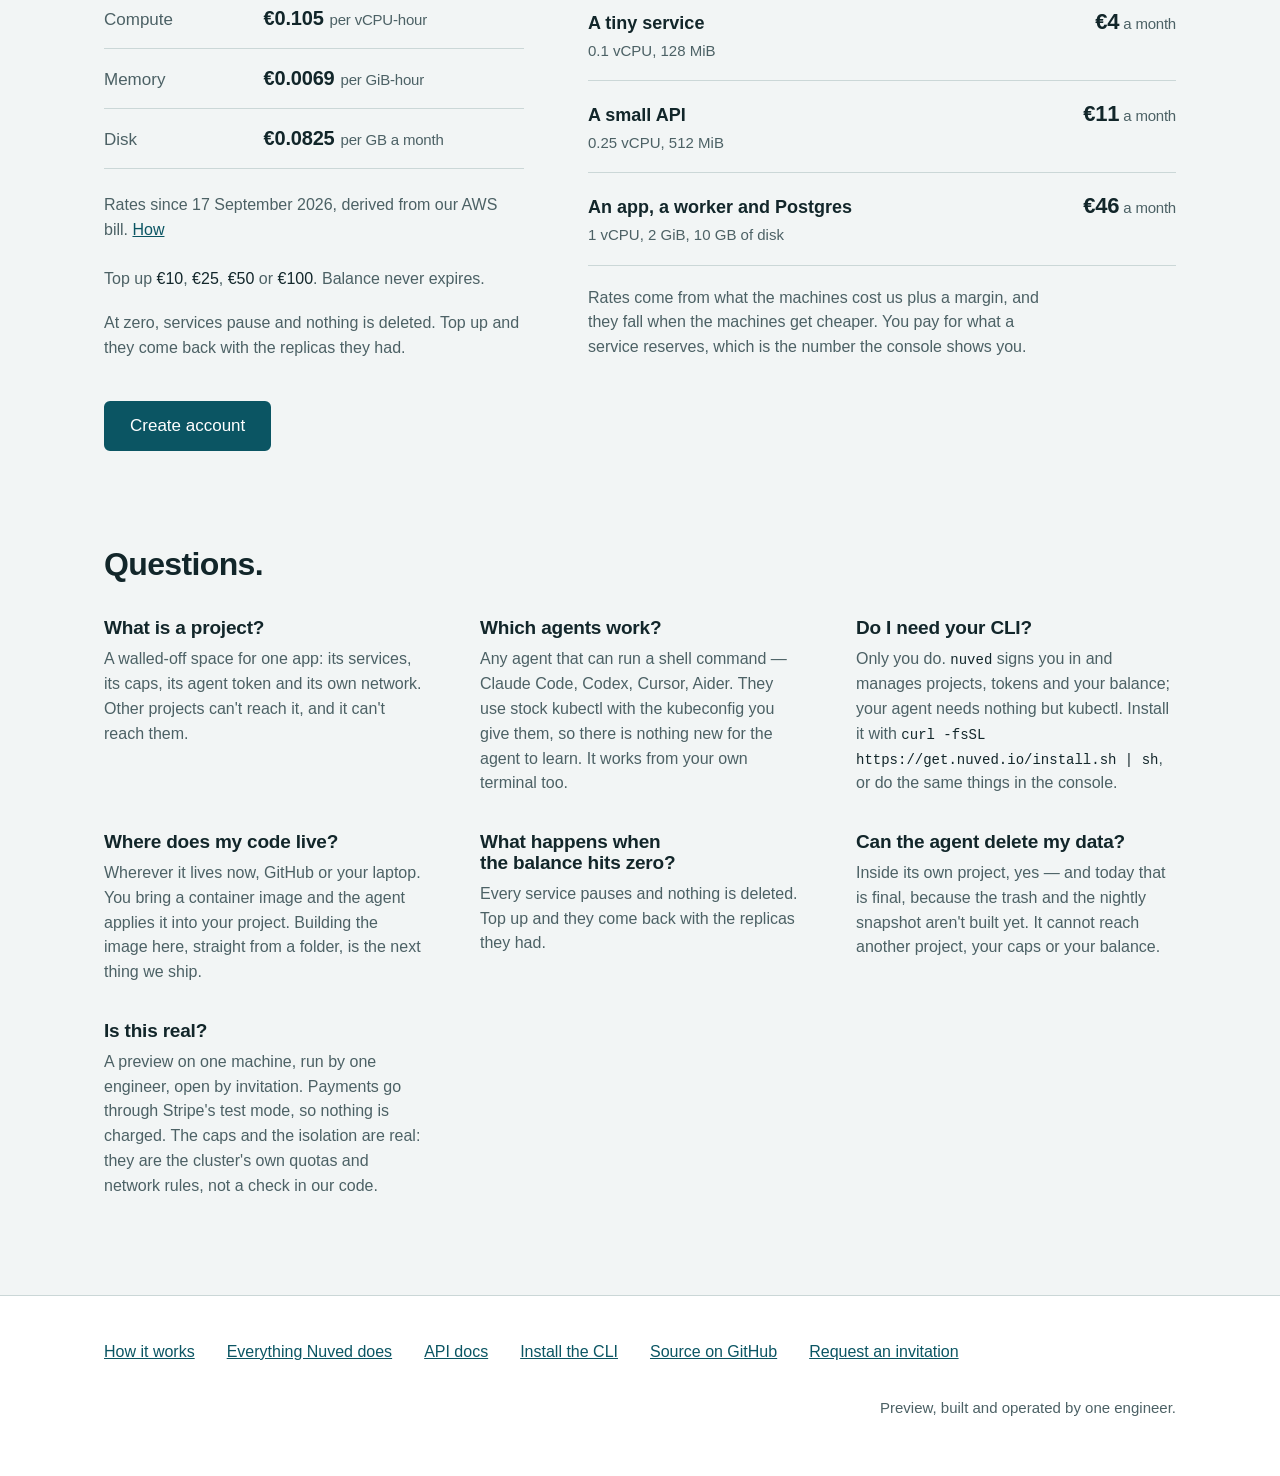
==== commit 24cb322c: "One page with everything Nuved does, and what is being built" ====
--- a/apps/www/index.html
+++ b/apps/www/index.html
@@ -238,6 +238,7 @@
   <div class="wrap">
     <a class="mark" href="/">nuved<span>.</span></a>
     <nav aria-label="Sections">
+      <a href="/features">Everything</a>
       <a href="#pricing">Pricing</a>
       <a href="#how">How it starts</a>
       <a href="https://api.nuved.io/docs">API docs</a>
@@ -465,7 +466,8 @@
 
 <footer>
   <div class="wrap">
-    <a href="how-it-works.html">How it works</a>
+    <a href="/how-it-works">How it works</a>
+    <a href="/features">Everything Nuved does</a>
     <a href="https://api.nuved.io/docs">API docs</a>
     <a href="https://get.nuved.io/">Install the CLI</a>
     <a href="https://github.com/nuved/platform-gitops">Source on GitHub</a>
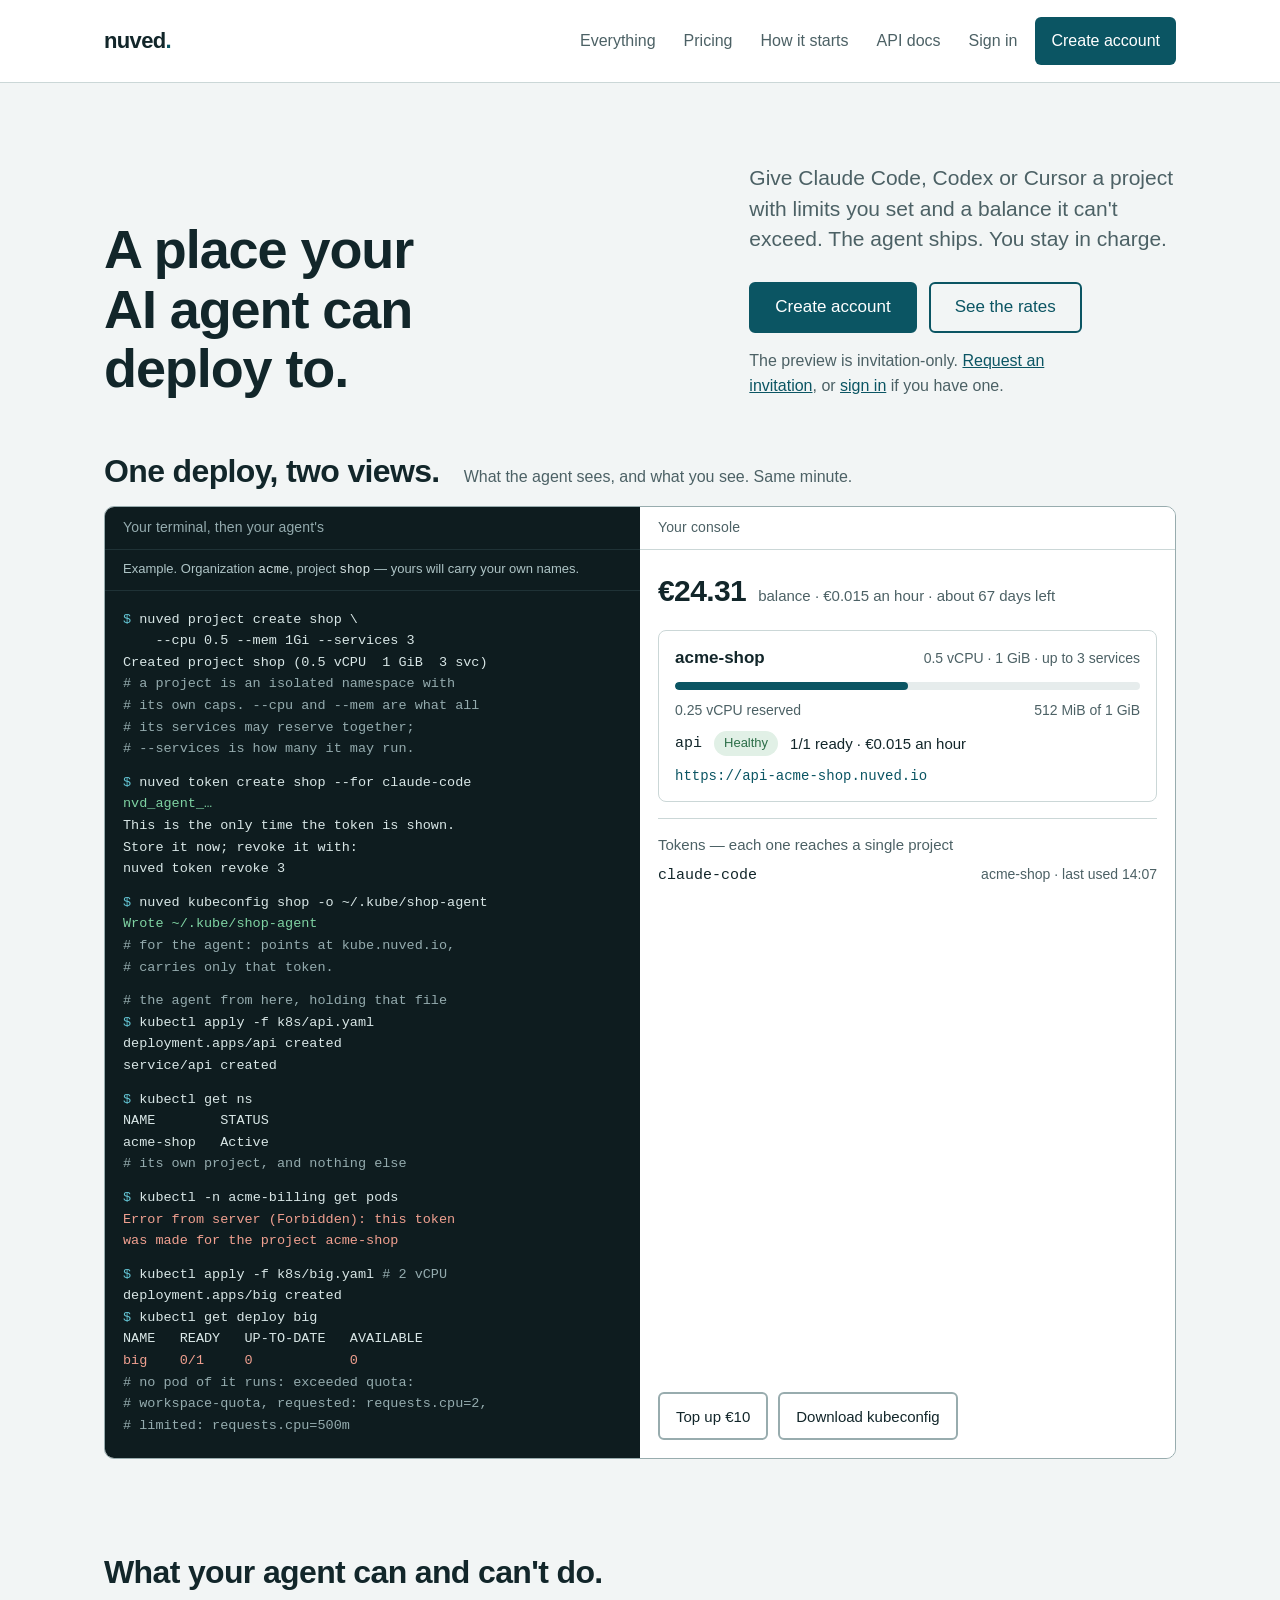
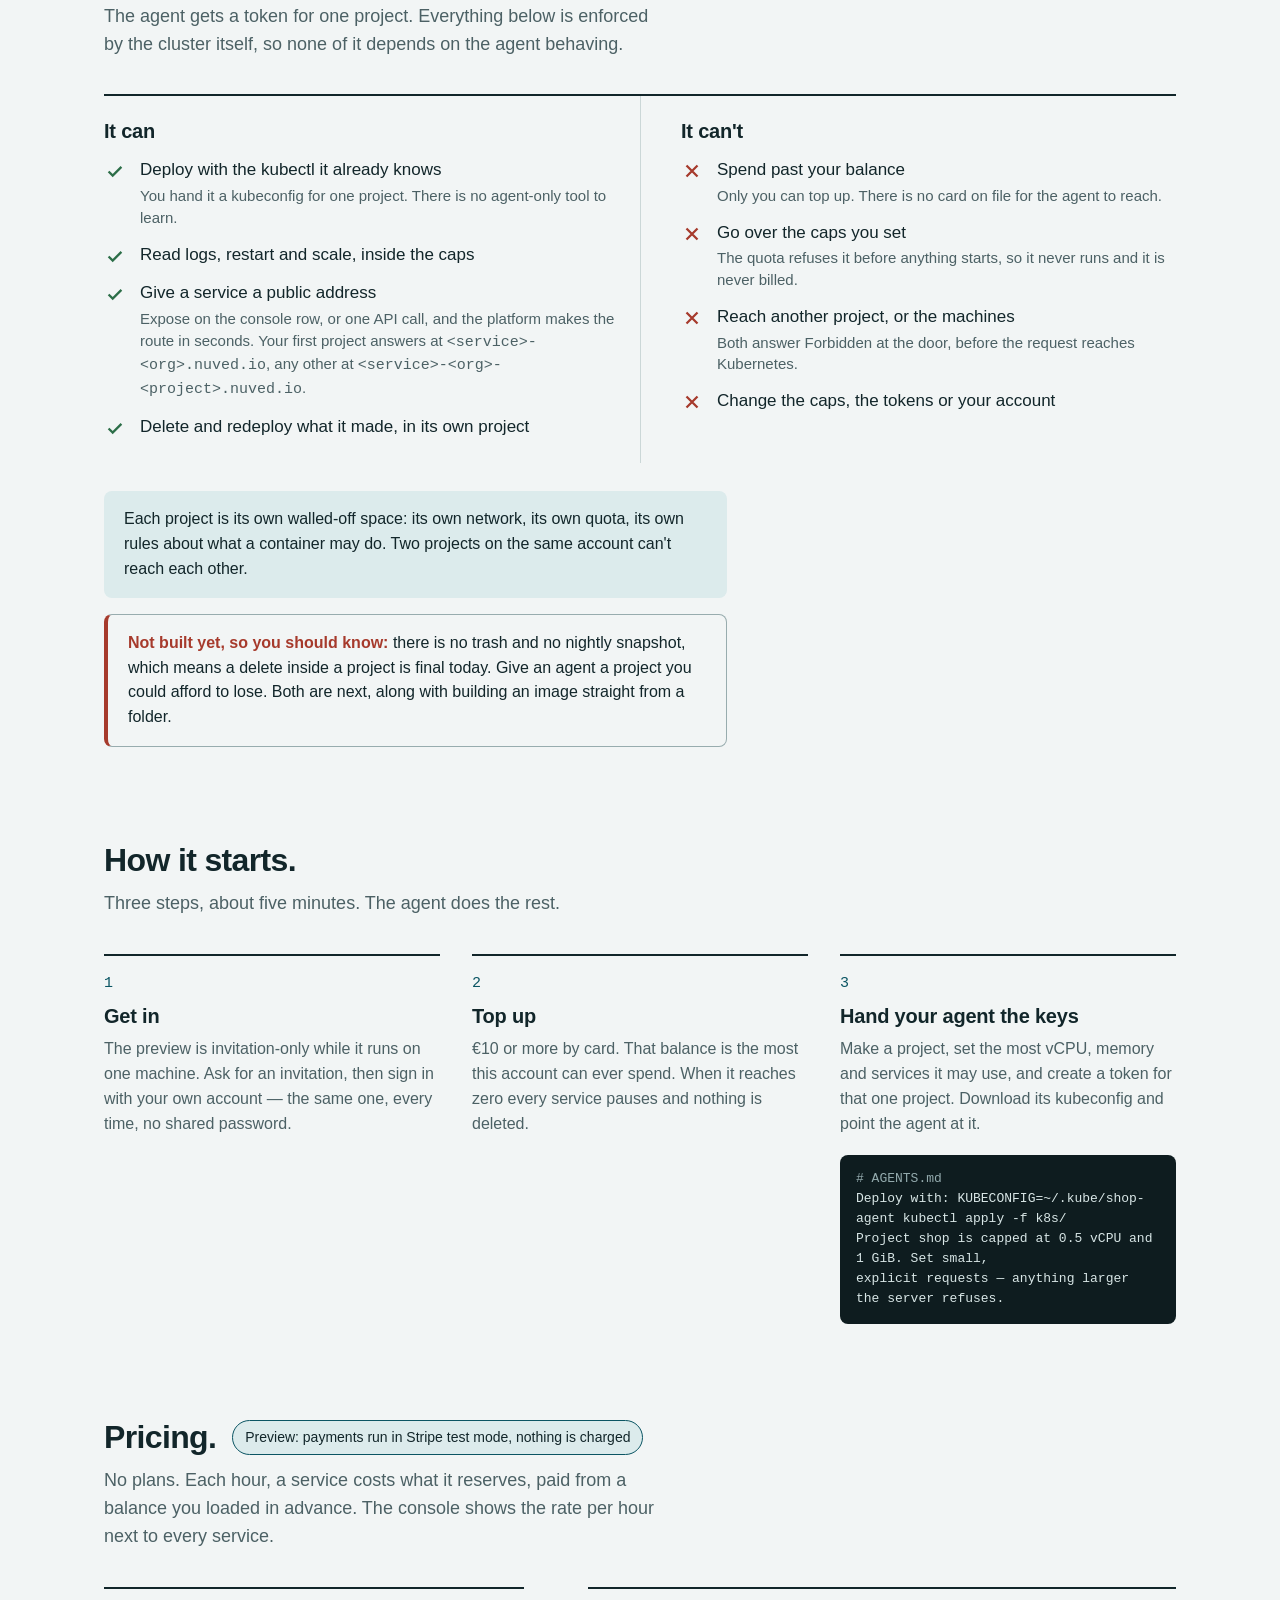
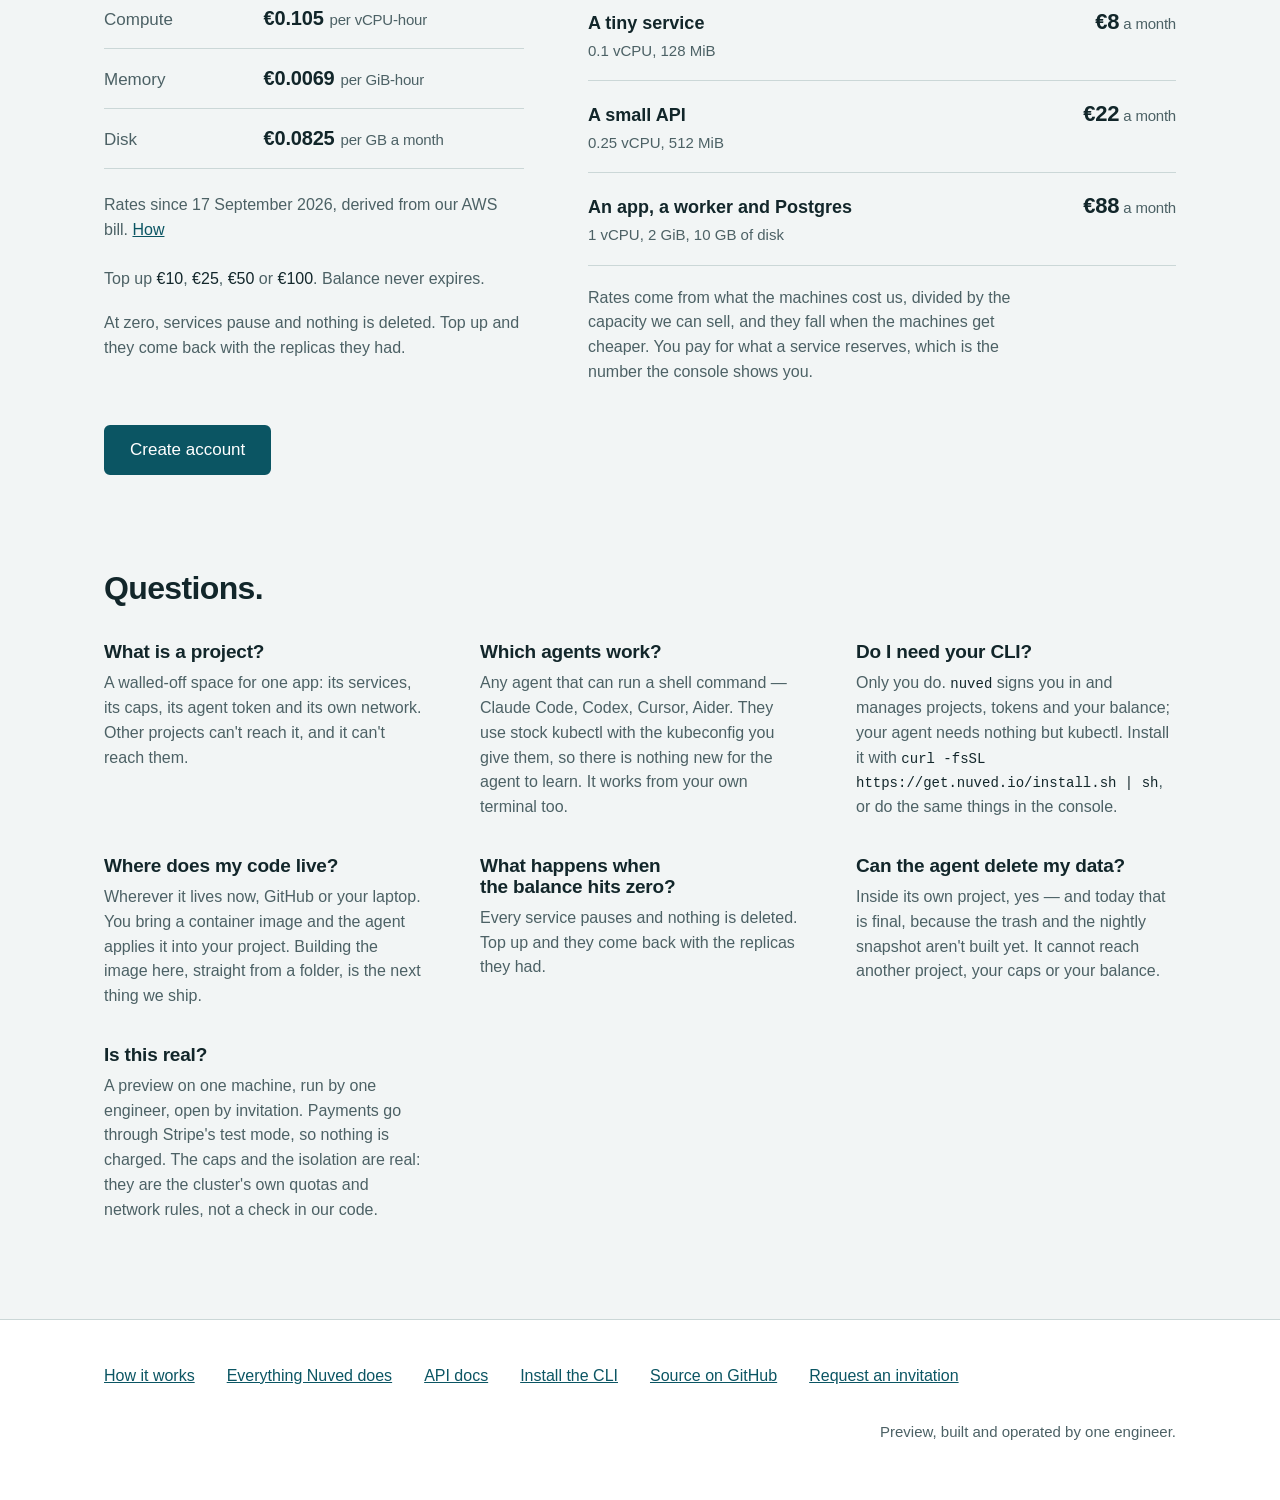
==== commit e3295ef1: "Homepage examples priced from the live card; no margin claimed while it is zero" ====
--- a/apps/www/index.html
+++ b/apps/www/index.html
@@ -415,11 +415,11 @@
       </div>
       <div>
         <ul class="examples" aria-label="What things cost">
-          <li><span><b>A tiny service</b><span class="spec num">0.1 vCPU, 128 MiB</span></span><span class="cost num">€4<small>a month</small></span></li>
-          <li><span><b>A small API</b><span class="spec num">0.25 vCPU, 512 MiB</span></span><span class="cost num">€11<small>a month</small></span></li>
-          <li><span><b>An app, a worker and Postgres</b><span class="spec num">1 vCPU, 2 GiB, 10 GB of disk</span></span><span class="cost num">€46<small>a month</small></span></li>
+          <li><span><b>A tiny service</b><span class="spec num">0.1 vCPU, 128 MiB</span></span><span class="cost num"><!--rate:ex_tiny-->€8<!--/rate--><small>a month</small></span></li>
+          <li><span><b>A small API</b><span class="spec num">0.25 vCPU, 512 MiB</span></span><span class="cost num"><!--rate:ex_small-->€22<!--/rate--><small>a month</small></span></li>
+          <li><span><b>An app, a worker and Postgres</b><span class="spec num">1 vCPU, 2 GiB, 10 GB of disk</span></span><span class="cost num"><!--rate:ex_app-->€88<!--/rate--><small>a month</small></span></li>
         </ul>
-        <p class="zero">Rates come from what the machines cost us plus a margin, and they fall when the machines get cheaper. You pay for what a service reserves, which is the number the console shows you.</p>
+        <p class="zero">Rates come from what the machines cost us<!--rate:margin--><!--/rate-->, divided by the capacity we can sell, and they fall when the machines get cheaper. You pay for what a service reserves, which is the number the console shows you.</p>
       </div>
     </div>
     <div class="price-cta">
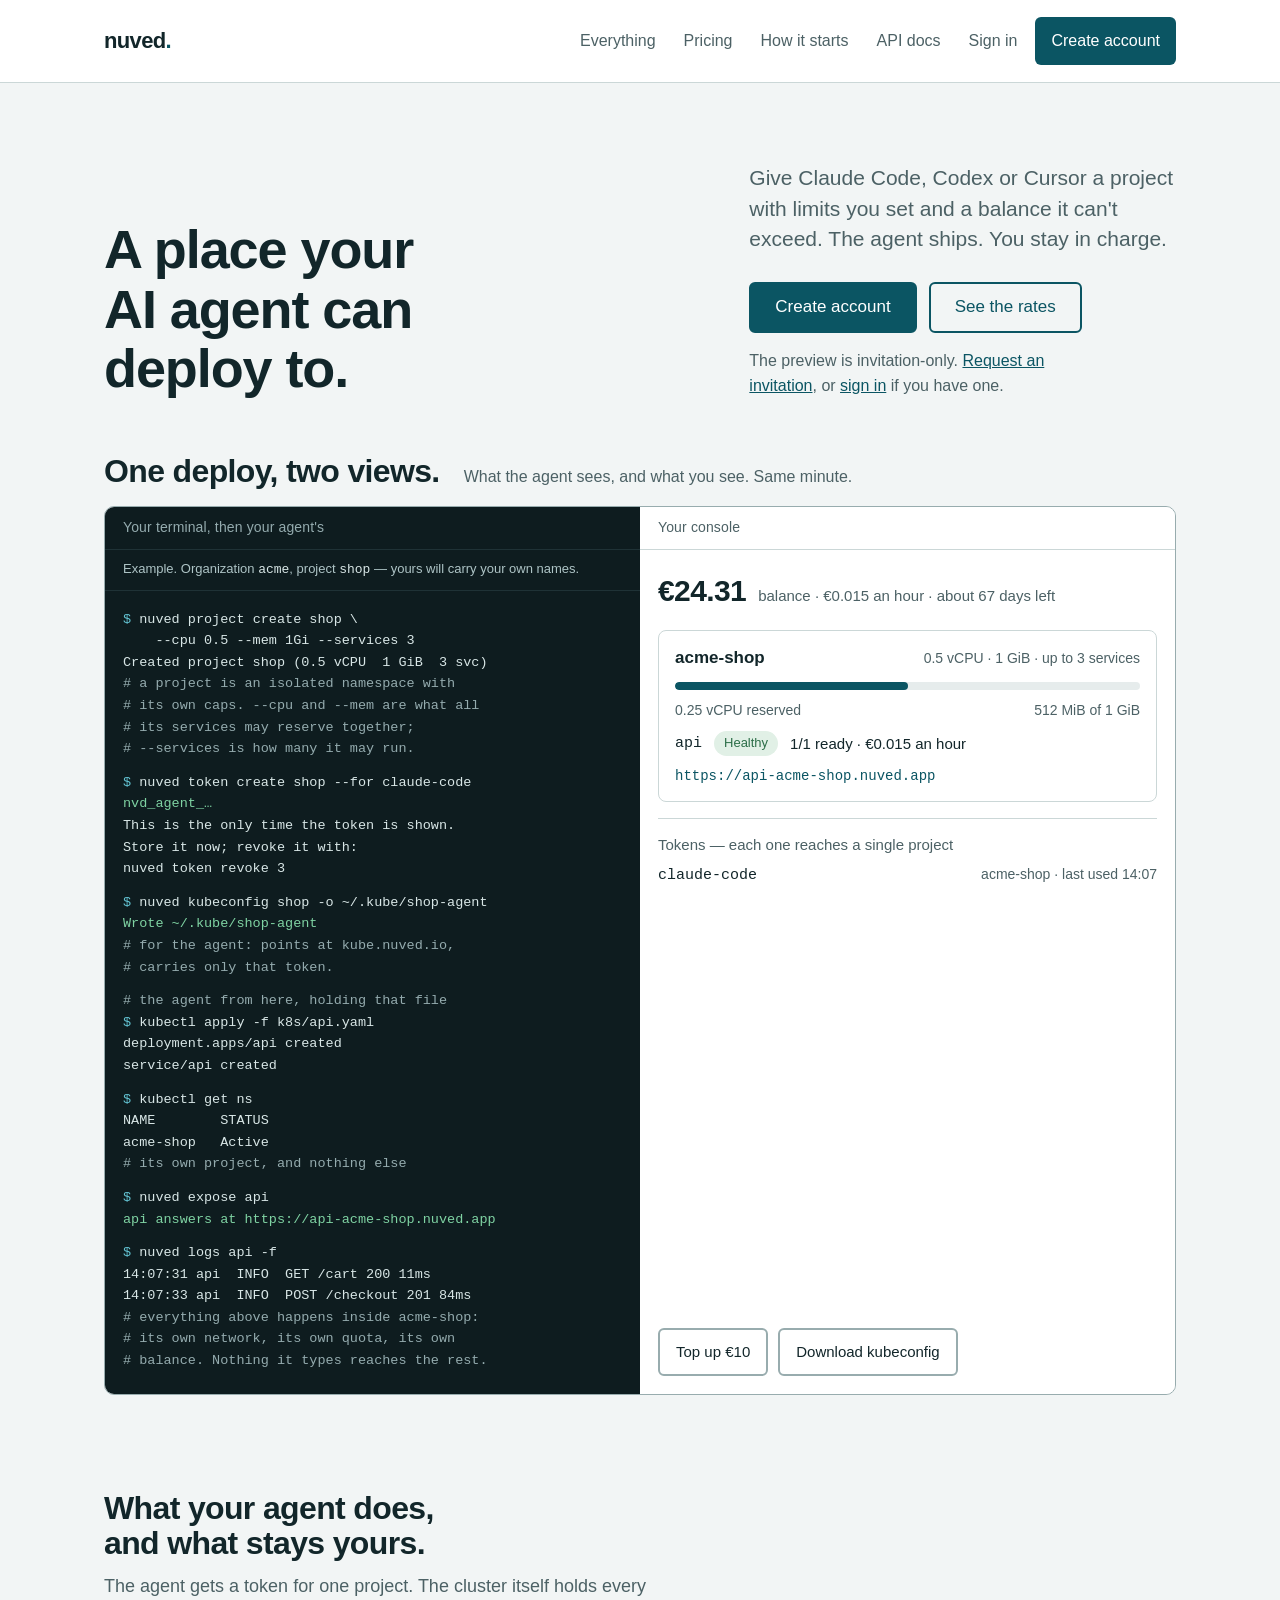
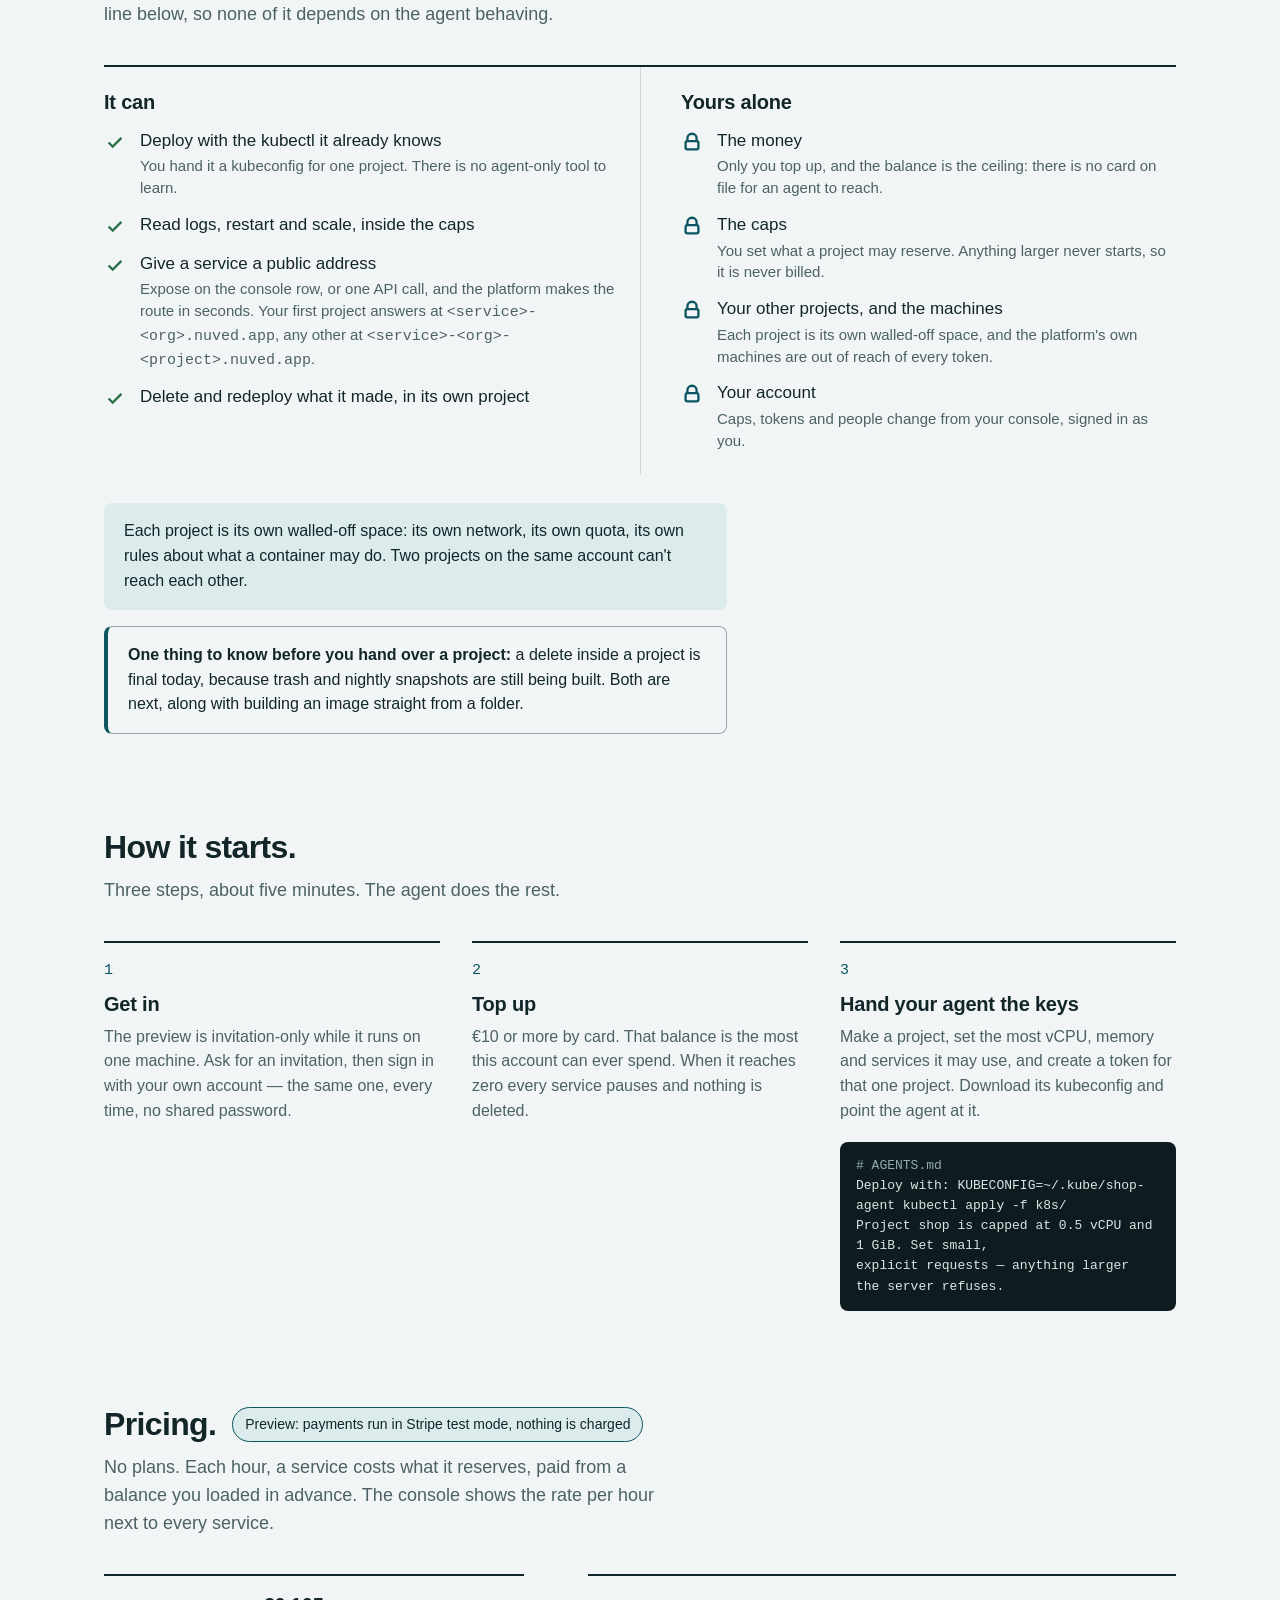
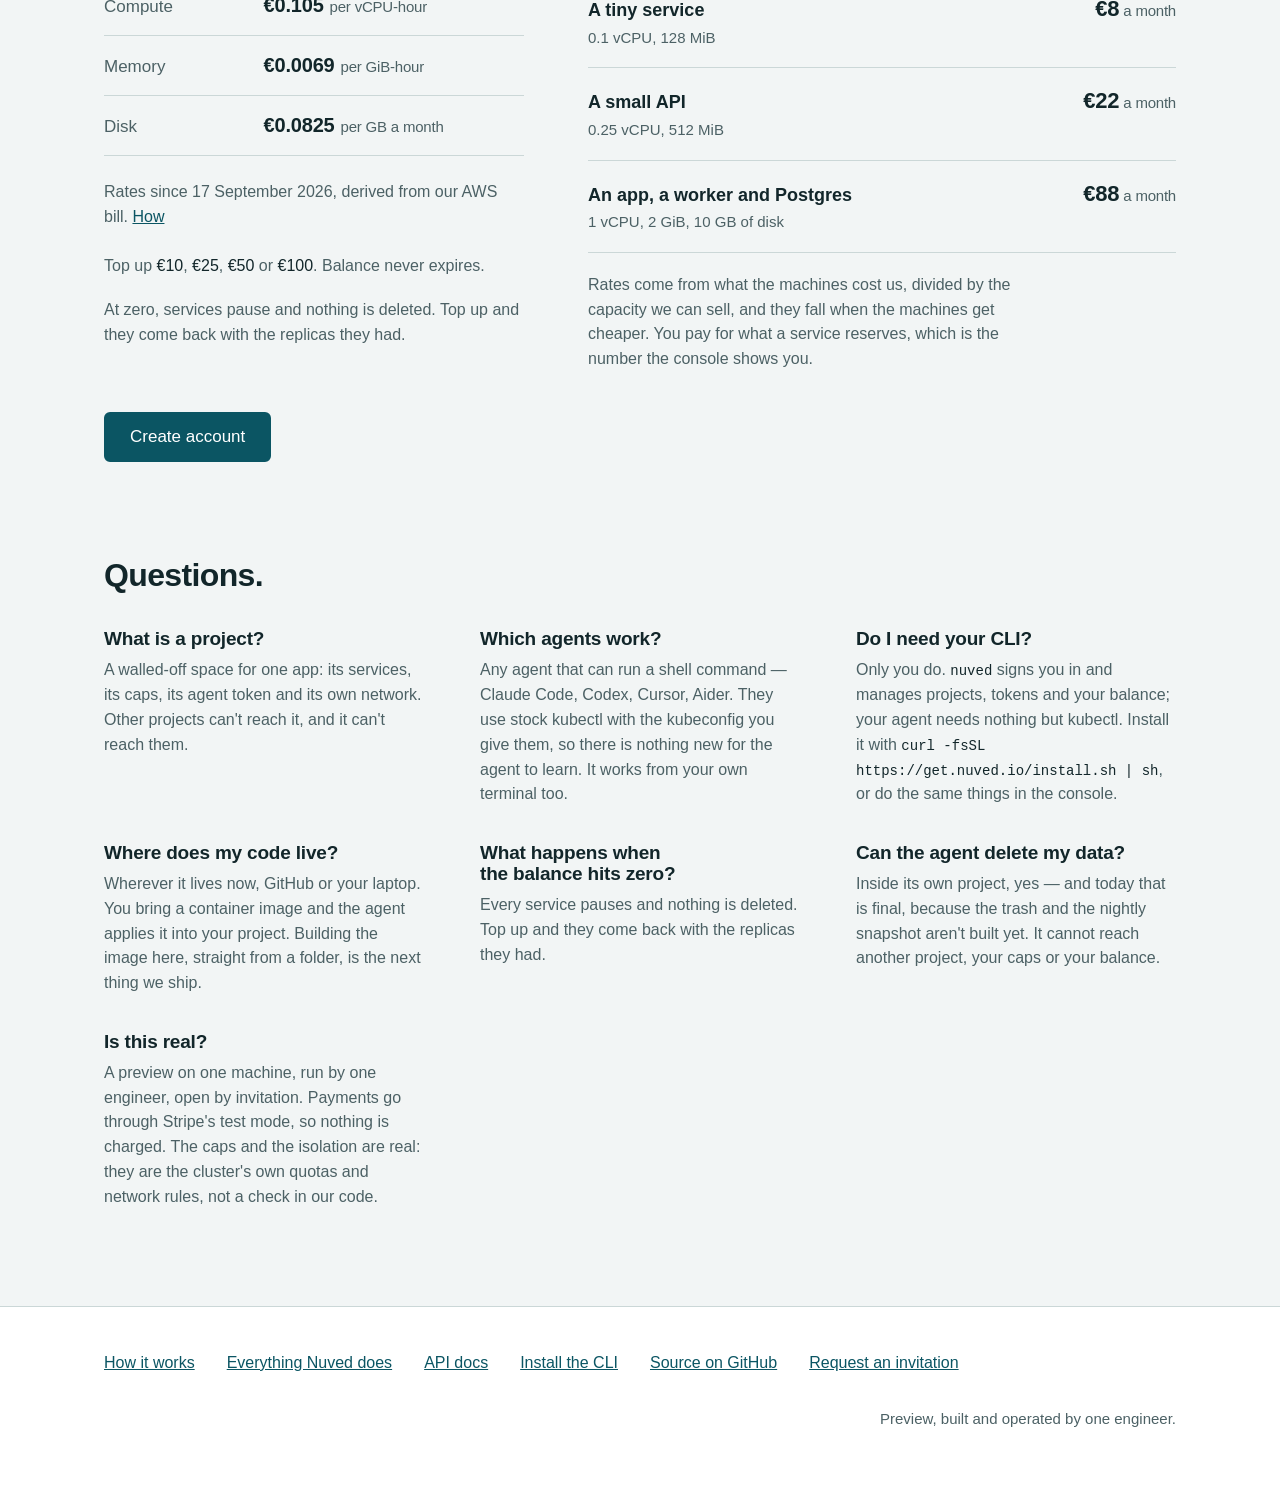
==== commit c097fe7a: "The homepage shows what works, and what stays yours The hero's terminal ended on two screens of red " ====
--- a/apps/www/index.html
+++ b/apps/www/index.html
@@ -154,11 +154,11 @@
 .ledger li{display:grid; grid-template-columns:24px 1fr; gap:12px; align-items:start; font-size:17px; line-height:1.45}
 .ledger li svg{width:22px; height:22px; margin-top:2px}
 .ledger .can li svg{color:var(--ok)}
-.ledger .cant li svg{color:var(--no)}
+.ledger .cant li svg{color:var(--brand)}
 .ledger li small{display:block; color:var(--ink-2); font-size:15px; margin-top:2px}
 .enforced{margin-top:28px; padding:16px 20px; background:var(--brand-soft); color:var(--ink); border-radius:8px; font-size:16px; max-width:70ch}
-.notyet{margin-top:16px; padding:16px 20px; border:1px solid var(--line-strong); border-left:4px solid var(--no); border-radius:8px; font-size:16px; max-width:70ch; color:var(--ink)}
-.notyet b{color:var(--no)}
+.notyet{margin-top:16px; padding:16px 20px; border:1px solid var(--line-strong); border-left:4px solid var(--brand); border-radius:8px; font-size:16px; max-width:70ch; color:var(--ink)}
+.notyet b{color:var(--ink)}
 
 /* how it starts */
 .steps{counter-reset:s; list-style:none; margin:0; padding:0; display:grid; grid-template-columns:repeat(3,minmax(0,1fr)); gap:32px}
@@ -297,17 +297,14 @@
 NAME        STATUS
 acme-shop   Active
 <span class="dim"># its own project, and nothing else</span>
-<span class="gap"></span><span class="p">$</span> kubectl -n acme-billing get pods
-<span class="no">Error from server (Forbidden): this token
-was made for the project acme-shop</span>
-<span class="gap"></span><span class="p">$</span> kubectl apply -f k8s/big.yaml <span class="dim"># 2 vCPU</span>
-deployment.apps/big created
-<span class="p">$</span> kubectl get deploy big
-NAME   READY   UP-TO-DATE   AVAILABLE
-<span class="no">big    0/1     0            0</span>
-<span class="dim"># no pod of it runs: exceeded quota:
-# workspace-quota, requested: requests.cpu=2,
-# limited: requests.cpu=500m</span></pre>
+<span class="gap"></span><span class="p">$</span> nuved expose api
+<span class="ok">api answers at https://api-acme-shop.nuved.app</span>
+<span class="gap"></span><span class="p">$</span> nuved logs api -f
+14:07:31 api  INFO  GET /cart 200 11ms
+14:07:33 api  INFO  POST /checkout 201 84ms
+<span class="dim"># everything above happens inside acme-shop:
+# its own network, its own quota, its own
+# balance. Nothing it types reaches the rest.</span></pre>
         </div>
         <div class="con">
           <div class="view-label">Your console</div>
@@ -324,7 +321,7 @@
               <div class="meter" role="img" aria-label="0.25 of 0.5 vCPU reserved"><i></i></div>
               <div class="meter-cap num"><span>0.25 vCPU reserved</span><span>512 MiB of 1 GiB</span></div>
               <div class="svc"><span class="mono">api</span><span class="pill">Healthy</span><span class="num">1/1 ready · €0.015 an hour</span></div>
-              <div class="svc"><span class="url mono">https://api-acme-shop.nuved.io</span></div>
+              <div class="svc"><span class="url mono">https://api-acme-shop.nuved.app</span></div>
             </div>
             <div class="toks">
               <h4>Tokens — each one reaches a single project</h4>
@@ -342,8 +339,8 @@
 
   <section class="wrap" id="rules">
     <div class="sec-head">
-      <h2>What your agent can and can't do.</h2>
-      <p>The agent gets a token for one project. Everything below is enforced by the cluster itself, so none of it depends on the agent behaving.</p>
+      <h2>What your agent does, and what stays yours.</h2>
+      <p>The agent gets a token for one project. The cluster itself holds every line below, so none of it depends on the agent behaving.</p>
     </div>
     <div class="ledger">
       <div class="can">
@@ -351,22 +348,22 @@
         <ul>
           <li><svg viewBox="0 0 24 24" fill="none" stroke="currentColor" stroke-width="2.5" aria-hidden="true"><path d="M5 12.5l4.5 4.5L19 7.5"/></svg><span>Deploy with the kubectl it already knows<small>You hand it a kubeconfig for one project. There is no agent-only tool to learn.</small></span></li>
           <li><svg viewBox="0 0 24 24" fill="none" stroke="currentColor" stroke-width="2.5" aria-hidden="true"><path d="M5 12.5l4.5 4.5L19 7.5"/></svg><span>Read logs, restart and scale, inside the caps</span></li>
-          <li><svg viewBox="0 0 24 24" fill="none" stroke="currentColor" stroke-width="2.5" aria-hidden="true"><path d="M5 12.5l4.5 4.5L19 7.5"/></svg><span>Give a service a public address<small>Expose on the console row, or one API call, and the platform makes the route in seconds. Your first project answers at <span class="mono">&lt;service&gt;-&lt;org&gt;.nuved.io</span>, any other at <span class="mono">&lt;service&gt;-&lt;org&gt;-&lt;project&gt;.nuved.io</span>.</small></span></li>
+          <li><svg viewBox="0 0 24 24" fill="none" stroke="currentColor" stroke-width="2.5" aria-hidden="true"><path d="M5 12.5l4.5 4.5L19 7.5"/></svg><span>Give a service a public address<small>Expose on the console row, or one API call, and the platform makes the route in seconds. Your first project answers at <span class="mono">&lt;service&gt;-&lt;org&gt;.nuved.app</span>, any other at <span class="mono">&lt;service&gt;-&lt;org&gt;-&lt;project&gt;.nuved.app</span>.</small></span></li>
           <li><svg viewBox="0 0 24 24" fill="none" stroke="currentColor" stroke-width="2.5" aria-hidden="true"><path d="M5 12.5l4.5 4.5L19 7.5"/></svg><span>Delete and redeploy what it made, in its own project</span></li>
         </ul>
       </div>
       <div class="cant">
-        <h3>It can't</h3>
+        <h3>Yours alone</h3>
         <ul>
-          <li><svg viewBox="0 0 24 24" fill="none" stroke="currentColor" stroke-width="2.5" aria-hidden="true"><path d="M6 6l12 12M18 6L6 18"/></svg><span>Spend past your balance<small>Only you can top up. There is no card on file for the agent to reach.</small></span></li>
-          <li><svg viewBox="0 0 24 24" fill="none" stroke="currentColor" stroke-width="2.5" aria-hidden="true"><path d="M6 6l12 12M18 6L6 18"/></svg><span>Go over the caps you set<small>The quota refuses it before anything starts, so it never runs and it is never billed.</small></span></li>
-          <li><svg viewBox="0 0 24 24" fill="none" stroke="currentColor" stroke-width="2.5" aria-hidden="true"><path d="M6 6l12 12M18 6L6 18"/></svg><span>Reach another project, or the machines<small>Both answer Forbidden at the door, before the request reaches Kubernetes.</small></span></li>
-          <li><svg viewBox="0 0 24 24" fill="none" stroke="currentColor" stroke-width="2.5" aria-hidden="true"><path d="M6 6l12 12M18 6L6 18"/></svg><span>Change the caps, the tokens or your account</span></li>
+          <li><svg viewBox="0 0 24 24" fill="none" stroke="currentColor" stroke-width="2.5" aria-hidden="true"><path d="M7 11V8a5 5 0 0 1 10 0v3"/><rect x="5" y="11" width="14" height="9" rx="2"/></svg><span>The money<small>Only you top up, and the balance is the ceiling: there is no card on file for an agent to reach.</small></span></li>
+          <li><svg viewBox="0 0 24 24" fill="none" stroke="currentColor" stroke-width="2.5" aria-hidden="true"><path d="M7 11V8a5 5 0 0 1 10 0v3"/><rect x="5" y="11" width="14" height="9" rx="2"/></svg><span>The caps<small>You set what a project may reserve. Anything larger never starts, so it is never billed.</small></span></li>
+          <li><svg viewBox="0 0 24 24" fill="none" stroke="currentColor" stroke-width="2.5" aria-hidden="true"><path d="M7 11V8a5 5 0 0 1 10 0v3"/><rect x="5" y="11" width="14" height="9" rx="2"/></svg><span>Your other projects, and the machines<small>Each project is its own walled-off space, and the platform's own machines are out of reach of every token.</small></span></li>
+          <li><svg viewBox="0 0 24 24" fill="none" stroke="currentColor" stroke-width="2.5" aria-hidden="true"><path d="M7 11V8a5 5 0 0 1 10 0v3"/><rect x="5" y="11" width="14" height="9" rx="2"/></svg><span>Your account<small>Caps, tokens and people change from your console, signed in as you.</small></span></li>
         </ul>
       </div>
     </div>
     <p class="enforced">Each project is its own walled-off space: its own network, its own quota, its own rules about what a container may do. Two projects on the same account can't reach each other.</p>
-    <p class="notyet"><b>Not built yet, so you should know:</b> there is no trash and no nightly snapshot, which means a delete inside a project is final today. Give an agent a project you could afford to lose. Both are next, along with building an image straight from a folder.</p>
+    <p class="notyet"><b>One thing to know before you hand over a project:</b> a delete inside a project is final today, because trash and nightly snapshots are still being built. Both are next, along with building an image straight from a folder.</p>
   </section>
 
   <section class="wrap" id="how">
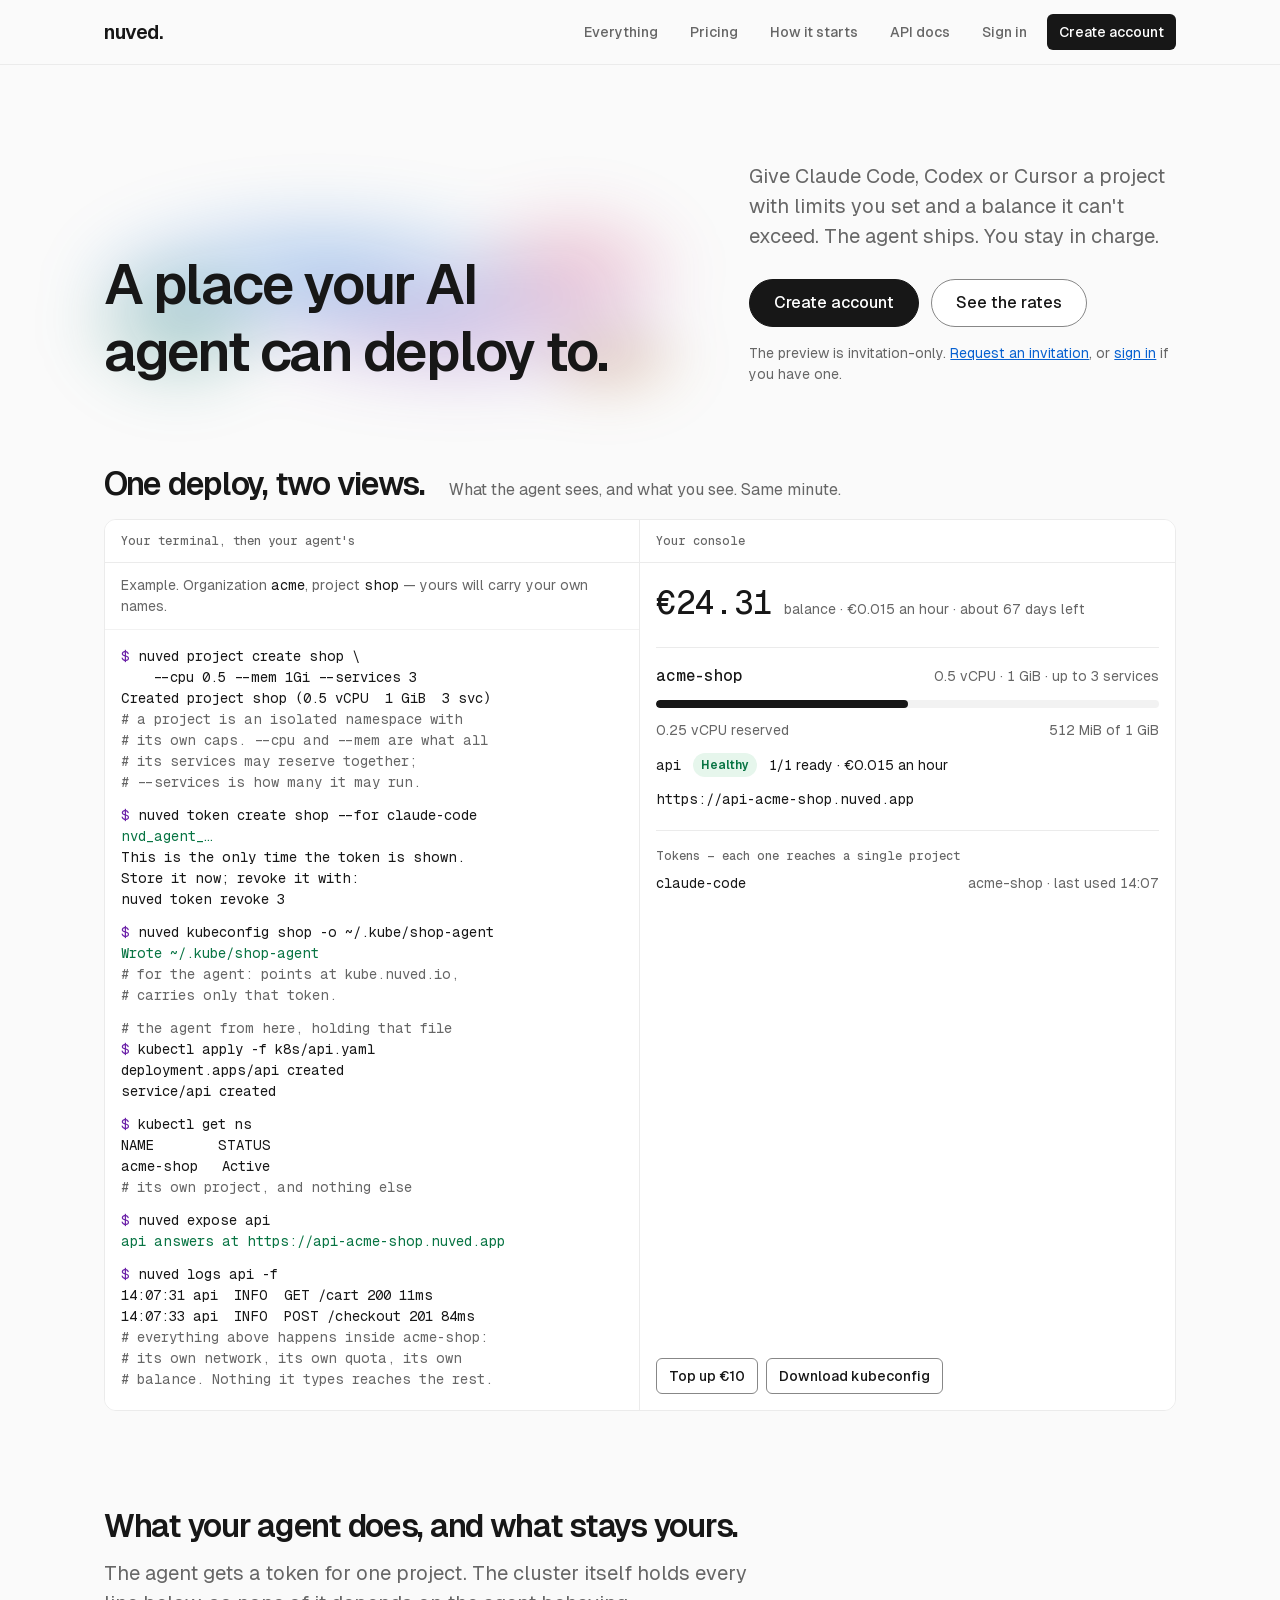
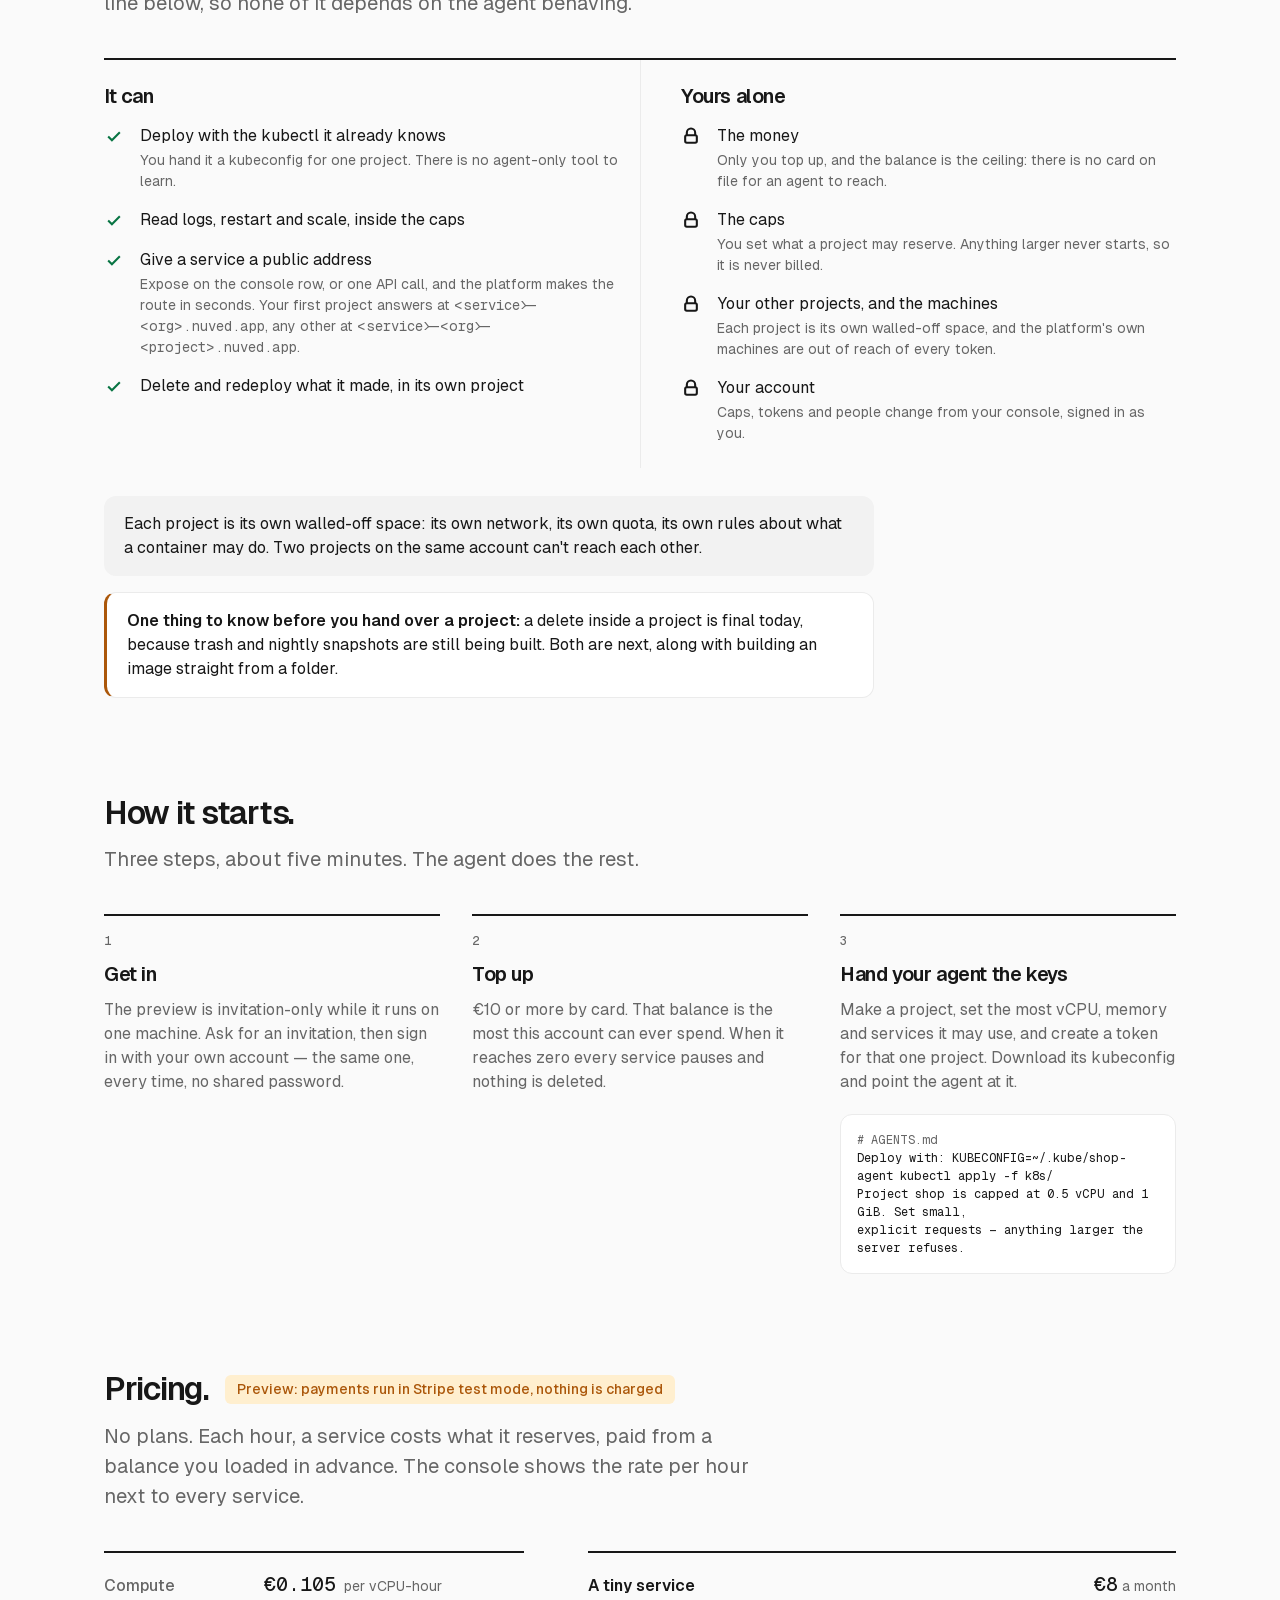
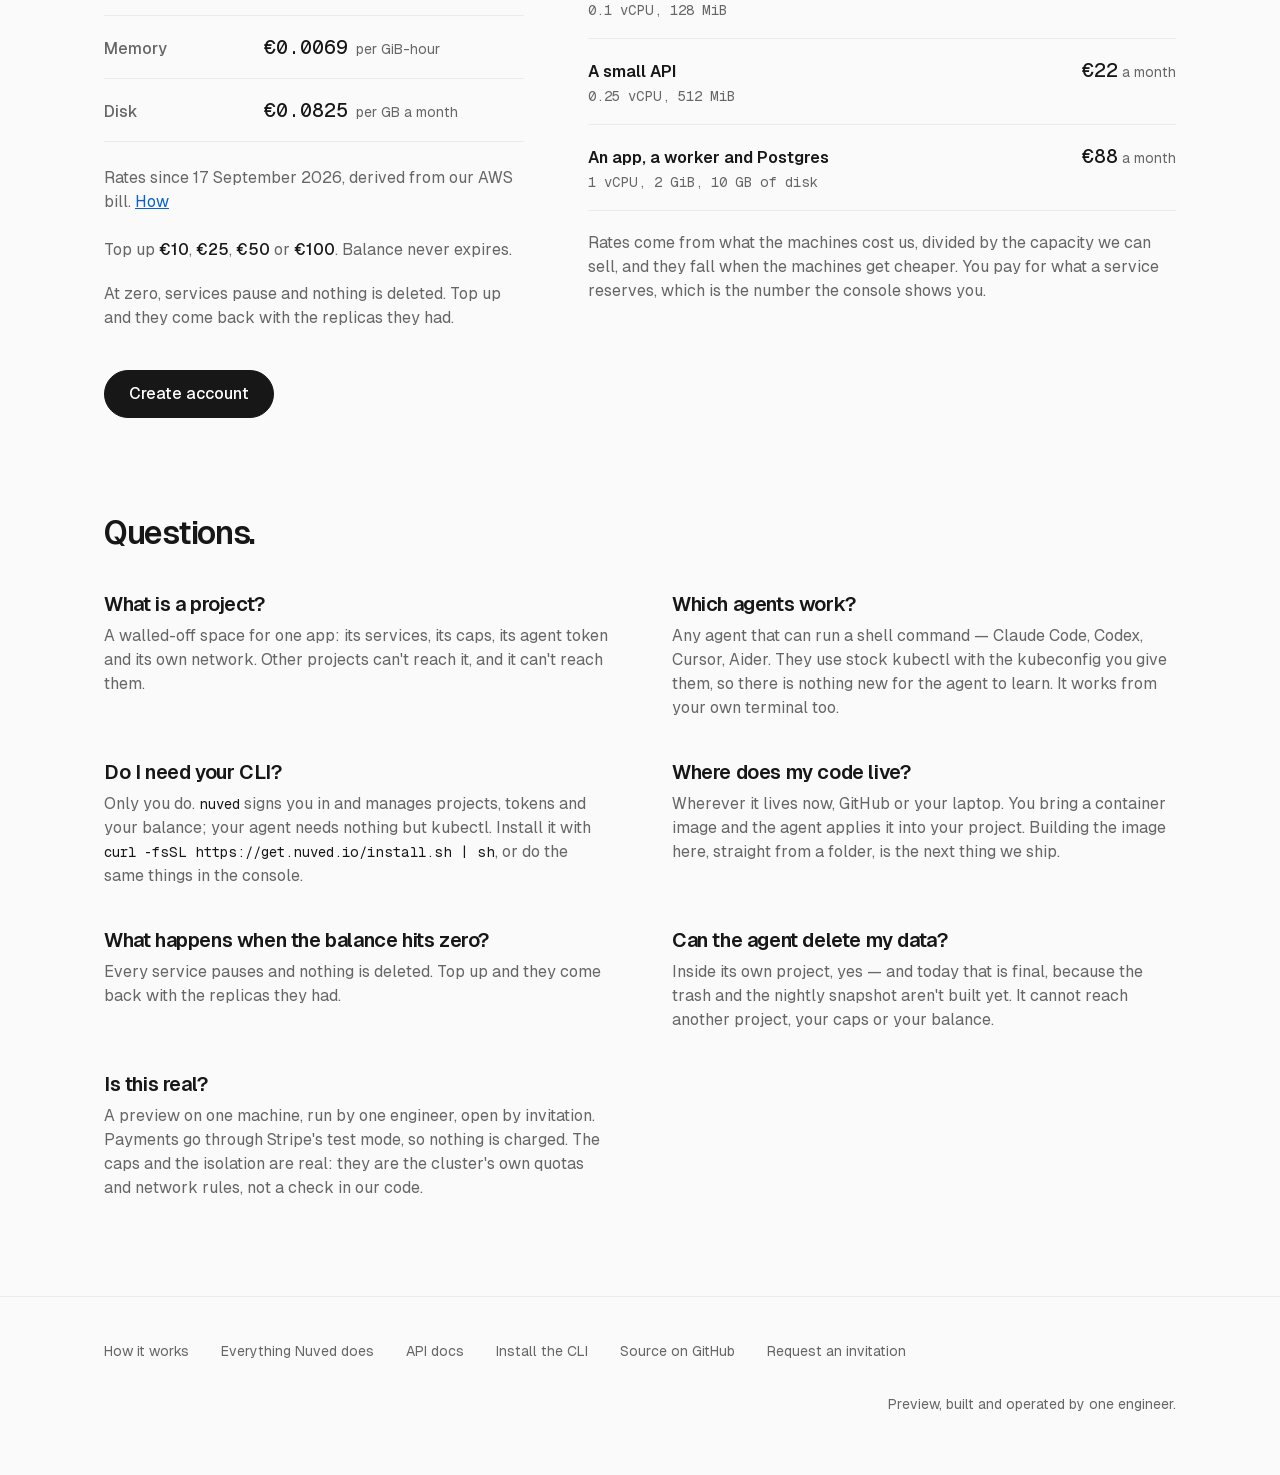
==== commit 606798bb: "www: the site follows design v2, the console's tokens, Geist, light first The three pages take every" ====
--- a/apps/www/index.html
+++ b/apps/www/index.html
@@ -5,228 +5,201 @@
 <meta name="viewport" content="width=device-width, initial-scale=1">
 <title>Nuved — a place your AI agent can deploy to</title>
 <meta name="description" content="Give your coding agent a project with caps you set and a prepaid balance it cannot exceed. Stock kubectl, a public URL per service, and an hourly rate for what a service reserves.">
-<meta name="color-scheme" content="dark light">
+<meta name="color-scheme" content="light dark">
 <link rel="icon" href="data:image/svg+xml,%3Csvg xmlns='http://www.w3.org/2000/svg' viewBox='0 0 32 32'%3E%3Crect width='32' height='32' rx='6' fill='%230B5563'/%3E%3Cpath d='M9 23V9l14 14V9' stroke='%23fff' stroke-width='3' fill='none' stroke-linecap='square'/%3E%3C/svg%3E">
+<link rel="stylesheet" href="styles/tokens.css">
 <style>
-/* Typefaces are served from this origin, not from a font CDN: no third-party
-   request is made when someone opens this page. Schibsted Grotesk (Ellmer Type)
-   and IBM Plex Mono (IBM) are both SIL Open Font License 1.1 — see README.md.
-   Schibsted Grotesk is a variable font, so one file covers 400 through 700. */
-@font-face{
-  font-family:"Schibsted Grotesk";
-  src:url(schibsted-grotesk.woff2) format("woff2");
-  font-weight:400 700; font-style:normal; font-display:swap;
-}
-@font-face{
-  font-family:"IBM Plex Mono";
-  src:url(ibm-plex-mono-400.woff2) format("woff2");
-  font-weight:400; font-style:normal; font-display:swap;
-}
-@font-face{
-  font-family:"IBM Plex Mono";
-  src:url(ibm-plex-mono-500.woff2) format("woff2");
-  font-weight:500; font-style:normal; font-display:swap;
-}
-
-/* Dark is the default, so the page matches the console and the API docs. A
-   visitor whose system asks for light gets the light palette below. Every pair
-   used for text clears 4.5:1 in both. */
-:root{
-  --ground:#0B1516; --surface:#122022; --sunken:#0A1213;
-  --ink:#E3ECEB; --ink-2:#9DB1B3; --line:#26393C; --line-strong:#48616A;
-  --brand:#63C3D2; --brand-soft:#123A42; --on-brand:#06171A;
-  --ok:#7FD3A3; --ok-bg:#14301F;
-  --no:#F0A090; --no-bg:#3A1C17;
-  --term-bg:#07100F; --term-ink:#D8E6E6; --term-dim:#94ABAE; --term-ok:#7FD3A3; --term-no:#F0A090; --term-prompt:#63C3D2;
-  --meter:#63C3D2;
-  --focus:#63C3D2;
-}
-@media (prefers-color-scheme: light){
-  :root{
-    --ground:#F2F5F5; --surface:#FFFFFF; --sunken:#E6ECEC;
-    --ink:#12262A; --ink-2:#4C6165; --line:#CBD7D7; --line-strong:#98ACAE;
-    --brand:#0B5563; --brand-soft:#DCEBEC; --on-brand:#FFFFFF;
-    --ok:#2C6E48; --ok-bg:#E1F0E6;
-    --no:#A63A2C; --no-bg:#F7E4E0;
-    --term-bg:#0E1C1F; --term-ink:#D8E6E6; --term-dim:#94ABAE;
-    --meter:#0B5563;
-    --focus:#0B5563;
-  }
-}
+/* Every value comes from styles/tokens.css, the console's tokens under the console's names,
+   which render.sh writes into this page in place of the <link> above. Geist Sans and Geist
+   Mono (Vercel, SIL Open Font License 1.1) are served from this origin, so opening the page
+   contacts nobody but us: see README.md. Light is the default; a dark system gets dark. */
 *{box-sizing:border-box}
 html{-webkit-text-size-adjust:100%}
 body{
-  margin:0; background:var(--ground); color:var(--ink);
-  font-family:"Schibsted Grotesk",-apple-system,BlinkMacSystemFont,"Segoe UI",Roboto,Arial,sans-serif;
-  font-size:17px; line-height:1.55;
+  margin:0; background:var(--color-ground); color:var(--color-text);
+  font-family:var(--font-sans); font-size:var(--text-m); line-height:var(--leading-body);
+  -webkit-font-smoothing:antialiased;
 }
-a{color:var(--brand)}
-a:focus-visible,button:focus-visible{outline:3px solid var(--focus); outline-offset:3px; border-radius:3px}
-.wrap{max-width:1120px; margin:0 auto; padding-left:24px; padding-right:24px}
-h1,h2,h3{line-height:1.1; letter-spacing:-0.02em; margin:0; text-wrap:balance}
-h1{font-size:54px; font-weight:700}
-h2{font-size:32px; font-weight:700}
-h3{font-size:20px; font-weight:700; letter-spacing:-0.01em}
+a{color:var(--color-link)}
+a:hover{color:var(--color-link-hover)}
+/* An inline link in a sentence keeps its line, and its padding gives it a 24 px target. */
+main p a{padding-block:var(--space-1)}
+:focus-visible{outline:var(--size-focus) solid var(--color-focus); outline-offset:var(--size-focus)}
+.wrap{max-width:var(--size-site); margin:0 auto; padding-inline:var(--space-6)}
+h1,h2,h3{margin:0; font-weight:var(--font-weight-semibold); line-height:var(--leading-tight); text-wrap:balance}
+h1{font-size:var(--text-5xl); letter-spacing:var(--tracking-tighter)}
+h2{font-size:var(--text-2xl); letter-spacing:var(--tracking-tighter)}
+h3{font-size:var(--text-l); letter-spacing:var(--tracking-tight)}
 p{margin:0}
-.mono{font-family:"IBM Plex Mono",ui-monospace,SFMono-Regular,Menlo,Consolas,monospace}
+.mono,code{font-family:var(--font-mono); font-variant-numeric:tabular-nums}
+code{overflow-wrap:anywhere}
 .num{font-variant-numeric:tabular-nums}
 
-/* top bar */
-.top{border-bottom:1px solid var(--line); background:var(--surface)}
-.top .wrap{display:flex; flex-wrap:wrap; align-items:center; gap:8px 24px; padding-block:12px}
-.mark{font-size:22px; font-weight:700; letter-spacing:-0.03em; color:var(--ink); text-decoration:none; padding:12px 0}
-.mark span{color:var(--brand)}
-.top nav{display:flex; flex-wrap:wrap; align-items:center; gap:4px 8px; margin-left:auto}
-.top nav a{font-size:16px; color:var(--ink-2); text-decoration:none; padding:12px 10px; display:inline-block; border-radius:6px}
-.top nav a:hover{color:var(--brand); background:var(--brand-soft)}
-.top nav a.go{color:var(--on-brand); background:var(--brand); font-weight:500; padding:12px 16px}
-.top nav a.go:hover{background:var(--ink); color:var(--ground)}
-
-/* hero */
-.hero{padding-top:80px; display:grid; grid-template-columns:minmax(0,7fr) minmax(0,5fr); gap:32px 48px; align-items:end}
+/* top bar: the wordmark in ink, the nav in the app's 6 px shape, one ink button */
+.top{border-bottom:var(--size-border) solid var(--color-line); background:var(--color-ground)}
+.top .wrap{display:flex; flex-wrap:wrap; align-items:center; gap:var(--space-2) var(--space-6); padding-block:var(--space-3)}
+.mark{display:inline-flex; align-items:center; min-height:var(--size-target); font-size:var(--text-l); font-weight:var(--font-weight-semibold); letter-spacing:var(--tracking-tight); color:var(--color-text); text-decoration:none}
+.mark:hover{color:var(--color-text)}
+.top nav{display:flex; flex-wrap:wrap; align-items:center; gap:var(--space-1) var(--space-2); margin-left:auto}
+.top nav a{display:inline-flex; align-items:center; min-height:var(--size-target-nav); padding:0 var(--space-3); border-radius:var(--radius-m); font-size:var(--text-s); font-weight:var(--font-weight-medium); color:var(--color-text-dim); text-decoration:none; transition:background-color var(--duration-fast) var(--easing-standard)}
+.top nav a:hover{color:var(--color-text); background:var(--color-ghost)}
+.top nav a.go{background:var(--color-brand); color:var(--color-on-brand)}
+.top nav a.go:hover{background:var(--color-brand-hover); color:var(--color-on-brand)}
+
+/* hero: the only place the mesh is allowed (DESIGN-v2). It sits behind the headline, which is
+   ink, and fades out inside the headline's own column, so no dim text ever lands on it. */
+.hero{display:grid; grid-template-columns:minmax(0,7fr) minmax(0,5fr); gap:var(--space-8) var(--space-12); align-items:end; padding-top:var(--space-24); isolation:isolate}
+.hero .head{position:relative}
+.hero .head::before{
+  content:""; position:absolute; z-index:-1; pointer-events:none;
+  inset:calc(var(--space-16) * -1) 0 calc(var(--space-6) * -1) calc(var(--space-10) * -1);
+  background:radial-gradient(closest-side at 18% 62%, color-mix(in srgb, var(--color-chart-4) 30%, transparent), transparent), radial-gradient(closest-side at 40% 38%, color-mix(in srgb, var(--color-chart-2) 28%, transparent), transparent), radial-gradient(closest-side at 62% 64%, color-mix(in srgb, var(--color-chart-3) 24%, transparent), transparent), radial-gradient(closest-side at 80% 36%, color-mix(in srgb, var(--color-chart-6) 22%, transparent), transparent), radial-gradient(closest-side at 86% 78%, color-mix(in srgb, var(--color-chart-5) 24%, transparent), transparent);
+  filter:blur(var(--space-6));
+}
 .hero h1{max-width:14ch}
-.hero .sub{font-size:21px; color:var(--ink-2); max-width:38ch; line-height:1.45}
-.hero .cta{display:flex; flex-wrap:wrap; gap:12px; margin-top:28px}
-.hero .invite{margin-top:16px; font-size:16px; color:var(--ink-2); max-width:40ch}
+.hero .sub{font-size:var(--text-l); color:var(--color-text-dim); max-width:38ch}
+.hero .cta{display:flex; flex-wrap:wrap; gap:var(--space-3); margin-top:var(--space-7)}
+.hero .invite{margin-top:var(--space-4); font-size:var(--text-s); color:var(--color-text-dim); max-width:44ch}
+
+/* buttons: the marketing pill is the homepage's shape; the console panel keeps the app's 6 px */
 .btn{
   display:inline-flex; align-items:center; justify-content:center; text-align:center;
-  min-height:48px; padding:10px 24px; border-radius:6px; font-size:17px; font-weight:500;
-  text-decoration:none; border:2px solid var(--brand); cursor:pointer; font-family:inherit;
+  min-height:var(--space-12); padding:0 var(--space-6); border-radius:var(--radius-pill);
+  border:var(--size-border) solid var(--color-line-control); background:var(--color-surface); color:var(--color-text);
+  font-family:inherit; font-size:var(--text-m); font-weight:var(--font-weight-medium); text-decoration:none; cursor:pointer;
+  transition:background-color var(--duration-fast) var(--easing-standard), border-color var(--duration-fast) var(--easing-standard);
 }
-.btn-primary{background:var(--brand); color:var(--on-brand)}
-.btn-primary:hover{background:var(--ink); border-color:var(--ink); color:var(--ground)}
-.btn-secondary{background:transparent; color:var(--brand)}
-.btn-secondary:hover{background:var(--brand-soft)}
-
-/* the thesis: one deploy, two views */
-.two{margin-top:56px}
-.two .lead{display:flex; flex-wrap:wrap; align-items:baseline; gap:8px 24px; margin-bottom:16px}
-.two .lead p{color:var(--ink-2); font-size:16px}
-.views{display:grid; grid-template-columns:minmax(0,1fr) minmax(0,1fr); gap:0; border:1px solid var(--line-strong); border-radius:10px; overflow:hidden}
-.view-label{font-size:14px; font-weight:500; letter-spacing:.01em; padding:10px 18px; border-bottom:1px solid var(--line)}
-.term{background:var(--term-bg); color:var(--term-ink)}
-.term .view-label{color:var(--term-dim); border-bottom-color:#1F3236}
-.term-note{margin:0; padding:10px 18px; font-size:13px; line-height:1.45; color:#AEC4C6; border-bottom:1px solid #1F3236}
-.term-note .mono{color:var(--term-ink)}
-.term pre{margin:0; padding:18px 18px 22px; font-size:13.5px; line-height:1.6; white-space:pre-wrap; overflow-wrap:anywhere}
-.term .p{color:var(--term-prompt)}
-.term .ok{color:var(--term-ok)}
-.term .no{color:var(--term-no)}
-.term .dim{color:var(--term-dim)}
-.term .gap{display:block; height:12px}
-.con{background:var(--surface); display:flex; flex-direction:column}
-.con .view-label{color:var(--ink-2)}
-.con .body{padding:18px; display:flex; flex-direction:column; gap:16px; flex:1}
-.bal{display:flex; flex-wrap:wrap; align-items:baseline; gap:4px 12px}
-.bal .amt{font-size:30px; font-weight:700; letter-spacing:-0.02em}
-.bal .rate{font-size:15px; color:var(--ink-2)}
-.proj{border:1px solid var(--line); border-radius:8px; padding:14px 16px; display:flex; flex-direction:column; gap:10px}
-.proj .head{display:flex; flex-wrap:wrap; justify-content:space-between; gap:4px 12px; align-items:baseline}
-.proj .head b{font-size:17px}
-.proj .caps{font-size:14px; color:var(--ink-2)}
-.meter{height:8px; background:var(--sunken); border-radius:4px; overflow:hidden}
-.meter i{display:block; height:100%; width:50%; background:var(--meter); border-radius:4px}
-.meter-cap{display:flex; justify-content:space-between; font-size:14px; color:var(--ink-2)}
-.svc{display:flex; flex-wrap:wrap; align-items:center; gap:8px 12px; font-size:15px}
-.svc .url{color:var(--brand); font-size:14px; overflow-wrap:anywhere}
-.pill{font-size:13px; font-weight:500; padding:2px 10px; border-radius:999px; background:var(--ok-bg); color:var(--ok)}
-.pill.no{background:var(--no-bg); color:var(--no)}
-.toks{border-top:1px solid var(--line); padding-top:14px}
-.toks h4{margin:0 0 8px; font-size:15px; font-weight:500; color:var(--ink-2); letter-spacing:0}
-.toks .row{display:flex; flex-wrap:wrap; align-items:baseline; justify-content:space-between; gap:4px 12px; font-size:15px}
-.toks .row span:last-child{font-size:14px; color:var(--ink-2)}
-.con .acts{display:flex; flex-wrap:wrap; gap:10px; margin-top:auto; padding-top:6px}
-.btn-sm{min-height:48px; padding:8px 16px; font-size:15px}
-.btn-quiet{border-color:var(--line-strong); color:var(--ink); background:var(--surface)}
-.btn-quiet:hover{background:var(--sunken)}
+.btn:hover{background:var(--color-ghost); color:var(--color-text)}
+.btn-primary{background:var(--color-brand); border-color:var(--color-brand); color:var(--color-on-brand)}
+.btn-primary:hover{background:var(--color-brand-hover); border-color:var(--color-brand-hover); color:var(--color-on-brand)}
+.btn-sm{min-height:var(--size-target-nav); padding:0 var(--space-3); border-radius:var(--radius-m); font-size:var(--text-s)}
+
+/* the thesis: one deploy, two views, side by side in one hairline card */
+.two{margin-top:var(--space-20)}
+.two .lead{display:flex; flex-wrap:wrap; align-items:baseline; gap:var(--space-2) var(--space-6); margin-bottom:var(--space-4)}
+.two .lead p{color:var(--color-text-dim)}
+.views{display:grid; grid-template-columns:minmax(0,1fr) minmax(0,1fr); border:var(--size-border) solid var(--color-line); border-radius:var(--radius-l); overflow:hidden; background:var(--color-surface)}
+.view-label{font-family:var(--font-mono); font-size:var(--text-xs); font-weight:var(--font-weight-medium); letter-spacing:var(--tracking-label); color:var(--color-text-dim); padding:var(--space-3) var(--space-4); border-bottom:var(--size-border) solid var(--color-line)}
+.term{background:var(--color-term-bg); color:var(--color-term-text); border-right:var(--size-border) solid var(--color-line)}
+.term .view-label{color:var(--color-term-dim)}
+.term-note{margin:0; padding:var(--space-3) var(--space-4); font-size:var(--text-s); color:var(--color-term-dim); border-bottom:var(--size-border) solid var(--color-line-faint)}
+.term-note .mono{color:var(--color-term-text)}
+.term pre{margin:0; padding:var(--space-4) var(--space-4) var(--space-5); font-size:var(--text-s); line-height:var(--leading-body); white-space:pre-wrap; overflow-wrap:anywhere}
+.term .p{color:var(--color-term-prompt)}
+.term .ok{color:var(--color-term-ok)}
+.term .no{color:var(--color-term-bad)}
+.term .dim{color:var(--color-term-dim)}
+.term .gap{display:block; height:var(--space-3)}
+.con{background:var(--color-surface); display:flex; flex-direction:column}
+.con .body{padding:var(--space-4); display:flex; flex-direction:column; gap:var(--space-5); flex:1}
+.bal{display:flex; flex-wrap:wrap; align-items:baseline; gap:var(--space-1) var(--space-3)}
+.bal .amt{font-family:var(--font-mono); font-size:var(--text-2xl); font-weight:var(--font-weight-medium)}
+.bal .rate{font-size:var(--text-s); color:var(--color-text-dim)}
+/* one card level: the project is a block between hairlines, not a card in the card */
+.proj{border-top:var(--size-border) solid var(--color-line); padding-top:var(--space-4); display:flex; flex-direction:column; gap:var(--space-3)}
+.proj .head{display:flex; flex-wrap:wrap; justify-content:space-between; gap:var(--space-1) var(--space-3); align-items:baseline}
+.proj .head b{font-family:var(--font-mono); font-weight:var(--font-weight-medium)}
+.proj .caps{font-size:var(--text-s); color:var(--color-text-dim)}
+.meter{height:var(--size-meter); background:var(--color-sunken); border-radius:var(--radius-pill); overflow:hidden}
+.meter i{display:block; height:100%; width:50%; background:var(--color-chart-1); border-radius:var(--radius-pill)}
+.meter-cap{display:flex; flex-wrap:wrap; justify-content:space-between; gap:var(--space-1) var(--space-3); font-size:var(--text-s); color:var(--color-text-dim)}
+.svc{display:flex; flex-wrap:wrap; align-items:center; gap:var(--space-2) var(--space-3); font-size:var(--text-s)}
+.svc .url{font-size:var(--text-s); overflow-wrap:anywhere}
+.pill{display:inline-flex; align-items:center; height:var(--size-chip); padding:0 var(--space-2); border-radius:var(--radius-pill); font-size:var(--text-xs); font-weight:var(--font-weight-semibold); white-space:nowrap; background:var(--color-ok-bg); color:var(--color-ok)}
+.pill.no{background:var(--color-bad-bg); color:var(--color-bad)}
+.toks{border-top:var(--size-border) solid var(--color-line); padding-top:var(--space-4)}
+.toks h4{margin:0 0 var(--space-2); font-family:var(--font-mono); font-size:var(--text-xs); font-weight:var(--font-weight-medium); color:var(--color-text-dim)}
+.toks .row{display:flex; flex-wrap:wrap; align-items:baseline; justify-content:space-between; gap:var(--space-1) var(--space-3); font-size:var(--text-s)}
+.toks .row span:last-child{color:var(--color-text-dim)}
+.con .acts{display:flex; flex-wrap:wrap; gap:var(--space-2); margin-top:auto; padding-top:var(--space-2)}
 
 /* sections */
-section{padding-top:96px}
-.sec-head{max-width:60ch; margin-bottom:36px; display:flex; flex-direction:column; gap:12px}
-.sec-head p{color:var(--ink-2); font-size:18px}
+section{padding-top:var(--space-24)}
+.sec-head{max-width:var(--size-measure); margin-bottom:var(--space-10); display:flex; flex-direction:column; gap:var(--space-3)}
+.sec-head p{color:var(--color-text-dim); font-size:var(--text-l)}
 
 /* can / can't ledger */
-.ledger{display:grid; grid-template-columns:minmax(0,1fr) minmax(0,1fr); gap:0; border-top:2px solid var(--ink)}
-.ledger > div{padding:24px 0}
-.ledger > div + div{border-left:1px solid var(--line); padding-left:40px}
-.ledger h3{margin-bottom:16px}
-.ledger ul{list-style:none; margin:0; padding:0; display:flex; flex-direction:column; gap:14px}
-.ledger li{display:grid; grid-template-columns:24px 1fr; gap:12px; align-items:start; font-size:17px; line-height:1.45}
-.ledger li svg{width:22px; height:22px; margin-top:2px}
-.ledger .can li svg{color:var(--ok)}
-.ledger .cant li svg{color:var(--brand)}
-.ledger li small{display:block; color:var(--ink-2); font-size:15px; margin-top:2px}
-.enforced{margin-top:28px; padding:16px 20px; background:var(--brand-soft); color:var(--ink); border-radius:8px; font-size:16px; max-width:70ch}
-.notyet{margin-top:16px; padding:16px 20px; border:1px solid var(--line-strong); border-left:4px solid var(--brand); border-radius:8px; font-size:16px; max-width:70ch; color:var(--ink)}
-.notyet b{color:var(--ink)}
+.ledger{display:grid; grid-template-columns:minmax(0,1fr) minmax(0,1fr); border-top:var(--size-border-strong) solid var(--color-text)}
+.ledger > div{padding:var(--space-6) 0}
+.ledger > div + div{border-left:var(--size-border) solid var(--color-line); padding-left:var(--space-10)}
+.ledger h3{margin-bottom:var(--space-4)}
+.ledger ul{list-style:none; margin:0; padding:0; display:flex; flex-direction:column; gap:var(--space-4)}
+.ledger li{display:grid; grid-template-columns:var(--space-6) minmax(0,1fr); gap:var(--space-3); align-items:start}
+.ledger li svg{width:var(--space-5); height:var(--space-5); margin-top:calc(var(--space-1) / 2)}
+.ledger .can li svg{color:var(--color-ok)}
+.ledger .cant li svg{color:var(--color-text)}
+.ledger li small{display:block; color:var(--color-text-dim); font-size:var(--text-s); margin-top:calc(var(--space-1) / 2)}
+.enforced{margin-top:var(--space-7); padding:var(--space-4) var(--space-5); background:var(--color-sunken); color:var(--color-text); border-radius:var(--radius-l); max-width:70ch}
+.notyet{margin-top:var(--space-4); padding:var(--space-4) var(--space-5); background:var(--color-surface); border:var(--size-border) solid var(--color-line); border-left:var(--size-step) solid var(--color-warn); border-radius:var(--radius-l); max-width:70ch; color:var(--color-text)}
+.notyet b{font-weight:var(--font-weight-semibold)}
 
 /* how it starts */
-.steps{counter-reset:s; list-style:none; margin:0; padding:0; display:grid; grid-template-columns:repeat(3,minmax(0,1fr)); gap:32px}
-.steps li{counter-increment:s; display:flex; flex-direction:column; gap:10px; padding-top:16px; border-top:2px solid var(--ink)}
-.steps li::before{content:counter(s); font-family:"IBM Plex Mono",monospace; font-size:15px; color:var(--brand); font-weight:500}
-.steps h3{margin:0}
-.steps p{color:var(--ink-2); font-size:16px}
-.snippet{margin:8px 0 0; padding:14px 16px; background:var(--term-bg); color:var(--term-ink); border-radius:8px; font-size:13px; line-height:1.55; white-space:pre-wrap; overflow-wrap:anywhere}
-.snippet .dim{color:var(--term-dim)}
-
-/* pricing */
-.price-head{display:flex; flex-wrap:wrap; align-items:center; gap:12px 16px}
-.badge{font-size:14px; font-weight:500; color:var(--ink); background:var(--brand-soft); border:1px solid var(--brand); padding:6px 12px; border-radius:999px}
-.pricing{display:grid; grid-template-columns:minmax(0,5fr) minmax(0,7fr); gap:40px 64px; align-items:start}
-.rates{width:100%; border-collapse:collapse; font-size:17px}
-.rates th,.rates td{text-align:left; padding:14px 0; border-bottom:1px solid var(--line); vertical-align:baseline}
-.rates th{font-weight:500; color:var(--ink-2); width:38%}
-.rates td{font-weight:700; font-size:20px; letter-spacing:-0.01em}
-.rates td small{font-weight:400; font-size:15px; color:var(--ink-2); margin-left:6px}
-.rates tr:first-child th,.rates tr:first-child td{border-top:2px solid var(--ink)}
-.topups{margin-top:24px; font-size:16px; color:var(--ink-2)}
-.topups b{color:var(--ink); font-weight:500}
-.examples{list-style:none; margin:0; padding:0; border-top:2px solid var(--ink)}
-.examples li{display:grid; grid-template-columns:minmax(0,1fr) auto; gap:4px 24px; padding:16px 0; border-bottom:1px solid var(--line); align-items:baseline}
-.examples b{font-size:18px; font-weight:700; display:block}
-.examples .spec{font-size:15px; color:var(--ink-2)}
-.examples .cost{font-size:22px; font-weight:700; letter-spacing:-0.01em; white-space:nowrap}
-.examples .cost small{font-size:15px; font-weight:400; color:var(--ink-2); margin-left:4px}
-.zero{margin-top:20px; font-size:16px; color:var(--ink-2); max-width:52ch}
-.price-cta{margin-top:40px}
+.steps{counter-reset:s; list-style:none; margin:0; padding:0; display:grid; grid-template-columns:repeat(3,minmax(0,1fr)); gap:var(--space-8)}
+.steps li{counter-increment:s; display:flex; flex-direction:column; gap:var(--space-3); padding-top:var(--space-4); border-top:var(--size-border-strong) solid var(--color-text)}
+.steps li::before{content:counter(s); font-family:var(--font-mono); font-size:var(--text-xs); font-weight:var(--font-weight-medium); color:var(--color-text-dim)}
+.steps p{color:var(--color-text-dim)}
+.snippet{margin:var(--space-2) 0 0; padding:var(--space-4); background:var(--color-term-bg); color:var(--color-term-text); border:var(--size-border) solid var(--color-line); border-radius:var(--radius-l); font-size:var(--text-xs); line-height:var(--leading-body); white-space:pre-wrap; overflow-wrap:anywhere}
+.snippet .dim{color:var(--color-term-dim)}
+
+/* pricing: money is a figure a machine produced, so it is set in Geist Mono */
+.price-head{display:flex; flex-wrap:wrap; align-items:center; gap:var(--space-3) var(--space-4)}
+.badge{display:inline-flex; align-items:center; min-height:var(--size-chip); padding:var(--space-1) var(--space-3); border-radius:var(--radius-m); background:var(--color-warn-bg); color:var(--color-warn); font-size:var(--text-s); font-weight:var(--font-weight-medium)}
+.pricing{display:grid; grid-template-columns:minmax(0,5fr) minmax(0,7fr); gap:var(--space-10) var(--space-16); align-items:start}
+.rates{width:100%; border-collapse:collapse}
+.rates th,.rates td{text-align:left; padding:var(--space-4) 0; border-bottom:var(--size-border) solid var(--color-line); vertical-align:baseline}
+.rates th{font-weight:var(--font-weight-medium); color:var(--color-text-dim); width:38%}
+.rates td{font-family:var(--font-mono); font-size:var(--text-l); font-weight:var(--font-weight-medium)}
+.rates td small{font-family:var(--font-sans); font-weight:var(--font-weight-regular); font-size:var(--text-s); color:var(--color-text-dim); margin-left:var(--space-2)}
+.rates tr:first-child th,.rates tr:first-child td{border-top:var(--size-border-strong) solid var(--color-text)}
+.topups{margin-top:var(--space-6); color:var(--color-text-dim)}
+.topups b{color:var(--color-text); font-weight:var(--font-weight-medium)}
+.examples{list-style:none; margin:0; padding:0; border-top:var(--size-border-strong) solid var(--color-text)}
+.examples li{display:grid; grid-template-columns:minmax(0,1fr) auto; gap:var(--space-1) var(--space-6); padding:var(--space-4) 0; border-bottom:var(--size-border) solid var(--color-line); align-items:baseline}
+.examples b{display:block; font-weight:var(--font-weight-semibold)}
+.examples .spec{font-family:var(--font-mono); font-size:var(--text-s); color:var(--color-text-dim)}
+.examples .cost{font-family:var(--font-mono); font-size:var(--text-l); font-weight:var(--font-weight-medium); white-space:nowrap}
+.examples .cost small{font-family:var(--font-sans); font-size:var(--text-s); font-weight:var(--font-weight-regular); color:var(--color-text-dim); margin-left:var(--space-1)}
+.zero{margin-top:var(--space-5); color:var(--color-text-dim); max-width:52ch}
+.price-cta{margin-top:var(--space-10)}
 
 /* faq */
-.faq{display:grid; grid-template-columns:repeat(auto-fit,minmax(320px,1fr)); gap:36px 56px}
-.faq h3{margin-bottom:8px; font-size:19px}
-.faq p{color:var(--ink-2); font-size:16px; max-width:46ch}
-.faq code{font-family:"IBM Plex Mono",ui-monospace,Menlo,Consolas,monospace; font-size:14px; color:var(--ink)}
-
-footer{margin-top:96px; border-top:1px solid var(--line); background:var(--surface); padding:32px 0 48px}
-footer .wrap{display:flex; flex-wrap:wrap; gap:8px 32px; align-items:baseline}
-footer a{font-size:16px; padding:12px 0; display:inline-block}
-footer p{font-size:15px; color:var(--ink-2); margin-left:auto; padding:12px 0}
+.faq{display:grid; grid-template-columns:repeat(auto-fit,minmax(min(100%, calc(var(--space-20) * 4)),1fr)); gap:var(--space-10) var(--space-16)}
+.faq h3{margin-bottom:var(--space-2)}
+.faq p{color:var(--color-text-dim); max-width:46ch}
+.faq code{font-size:var(--text-s); color:var(--color-text)}
+
+footer{margin-top:var(--space-24); border-top:var(--size-border) solid var(--color-line); background:var(--color-ground); padding:var(--space-8) 0 var(--space-12)}
+footer .wrap{display:flex; flex-wrap:wrap; gap:var(--space-2) var(--space-8); align-items:baseline}
+footer a{display:inline-block; padding:var(--space-3) 0; font-size:var(--text-s); color:var(--color-text-dim); text-decoration:none}
+footer a:hover{color:var(--color-text); text-decoration:underline}
+footer p{font-size:var(--text-s); color:var(--color-text-dim); margin-left:auto; padding:var(--space-3) 0}
 
 @media (max-width:900px){
   .hero{grid-template-columns:1fr; align-items:start}
   .views{grid-template-columns:1fr}
-  .con{border-top:1px solid var(--line-strong)}
+  .term{border-right:0; border-bottom:var(--size-border) solid var(--color-line)}
   .pricing{grid-template-columns:1fr}
   .steps{grid-template-columns:1fr}
   .ledger{grid-template-columns:1fr}
-  .ledger > div + div{border-left:0; padding-left:0; border-top:1px solid var(--line)}
+  .ledger > div + div{border-left:0; padding-left:0; border-top:var(--size-border) solid var(--color-line)}
 }
 @media (max-width:640px){
-  body{font-size:16px}
-  h1{font-size:38px}
-  h2{font-size:28px}
-  .wrap{padding-left:16px; padding-right:16px}
-  .hero{padding-top:48px}
-  .hero .sub{font-size:19px}
+  h1{font-size:var(--text-3xl)}
+  h2{font-size:var(--text-xl); letter-spacing:var(--tracking-tight)}
+  .wrap{padding-inline:var(--space-4)}
+  .hero{padding-top:var(--space-12)}
+  .hero .head::before{inset:calc(var(--space-8) * -1) calc(var(--space-4) * -1) 0}
   .hero .cta{flex-direction:column; align-items:stretch}
   .btn{width:100%}
   .con .acts .btn{width:auto; flex:1}
-  .two{margin-top:40px}
-  section{padding-top:64px}
-  /* 45 characters is the widest line in the panel; at 12px IBM Plex Mono that is
-     324px inside a 342px box, so nothing wraps on a 400px phone. */
-  .term pre{font-size:12px; padding:16px 12px 20px}
-  .term-note{padding:10px 12px}
-  footer{margin-top:64px}
+  .two{margin-top:var(--space-12)}
+  section{padding-top:var(--space-16)}
+  /* The phone's smallest size is 14 px (tokens), so on a 390 px phone the panel's longest
+     lines (45 characters) wrap once rather than shrink below it. */
+  .term pre{font-size:var(--text-xs); padding:var(--space-4) var(--space-3) var(--space-5)}
+  .term-note{padding:var(--space-3)}
+  .sec-head p{font-size:var(--text-m)}
+  footer{margin-top:var(--space-16)}
   footer p{margin-left:0}
 }
 @media (prefers-reduced-motion:reduce){*{transition:none !important; animation:none !important}}
@@ -251,7 +224,7 @@
 <main>
   <div class="wrap">
     <div class="hero">
-      <div>
+      <div class="head">
         <h1>A place your AI agent can deploy to.</h1>
       </div>
       <div>
--- a/apps/www/styles/tokens.css
+++ b/apps/www/styles/tokens.css
@@ -0,0 +1,236 @@
+/* nuved design tokens v2: Geist on white (from the operator's DESIGN-vercel.md, 2026-10-25).
+   Same token names as design/tokens.css in plans-backend and nuved-desktop, so the Tailwind theme,
+   the shadcn components and every screen keep their class names; only the values change.
+   Light is the default (Vercel is light first). data-theme="dark" on <html> or any element pins dark;
+   without it the system preference picks. A media query cannot read a variable, so the phone values
+   repeat breakpoint.sm (600px).
+
+   Changes against v1, in words: one near-black ink carries text, the primary button, the selected
+   thing and the focus ring's companion; the hairline (#ebebeb) separates everything; blue is for links
+   and the focus ring only; state colours are words first; the agent mark is the one violet; the mesh
+   gradient of Vercel's hero exists only on the homepage hero, never in a product screen.
+
+   2026-10-26, the build (T-20261025-07): design/tokens.json took these values and this file took
+   back what the build changed, so the record and tokens.json agree (notes-build.md maps every name):
+   radius names by role, 2026-10-26 brain ruling (s and m 6px, l 12px for cards, xl 16px for dialogs
+   and sheets; the mocks moved their cards from radius-m to radius-l, so they draw as before);
+   line-control #878787 (#8f8f8f was 2.89:1 on sunken, where fields sit); term-add-word and
+   term-del-word are the backgrounds behind changed words in a diff, as the console draws them;
+   the column widths of review fix 8; breakpoint lg and wide stay the console's 1100 and 1280;
+   the phone block restates the console's phone layout; shadow-float is in tokens.json too
+   (shadow.float), for the Mac's menus and sheet; no console page uses it. */
+
+:root {
+  --font-sans: "Geist", -apple-system, BlinkMacSystemFont, "Segoe UI", Roboto, Arial, sans-serif;
+  --font-mono: "Geist Mono", ui-monospace, SFMono-Regular, Menlo, Consolas, monospace;
+  --font-weight-regular: 400;
+  --font-weight-medium: 500;
+  --font-weight-semibold: 600;
+  --font-weight-bold: 600;             /* Geist's weight is binary: 600 for headings, 500 for labels */
+  --text-xs: 12px;
+  --text-s: 14px;
+  --text-m: 16px;
+  --text-l: 20px;
+  --text-xl: 24px;
+  --text-2xl: 32px;
+  --text-3xl: 40px;
+  --text-4xl: 48px;
+  --text-5xl: 56px;
+  --leading-body: 1.5;
+  --leading-tight: 1.2;
+  --leading-log: 24px;
+  --tracking-tight: -0.02em;           /* headings from text-l up */
+  --tracking-tighter: -0.04em;         /* display: 2xl and up; Geist is set tight at size */
+  --tracking-label: 0;                 /* no letter-spacing play on labels; mono eyebrows stay at 0 */
+  --space-1: 4px;
+  --space-2: 8px;
+  --space-3: 12px;
+  --space-4: 16px;
+  --space-5: 20px;
+  --space-6: 24px;
+  --space-7: 28px;
+  --space-8: 32px;
+  --space-10: 40px;
+  --space-12: 48px;
+  --space-16: 64px;
+  --space-20: 80px;
+  --space-24: 96px;
+  --space-unit: 4px;
+  --size-target: 40px;
+  --size-target-nav: 36px;
+  --size-chip: 24px;
+  --size-check: 24px;
+  --size-pip: 8px;
+  --size-swatch: 12px;
+  --size-meter: 8px;
+  --size-border: 1px;
+  --size-border-strong: 2px;
+  --size-step: 3px;
+  --size-focus: 2px;
+  --size-log-time: 80px;
+  --size-log-source: 136px;
+  --size-log-level: 56px;
+  --size-activity-when: 64px;
+  --size-col-id: 64px;                 /* a data table's id column: review fix 8 */
+  --size-col-status: 120px;            /* its status column: the widest pill with room */
+  --size-col-updated: 104px;           /* its updated or published column */
+  --size-gutter: 40px;
+  --size-sidebar: 232px;
+  --size-dialog: 480px;
+  --size-page: 1240px;
+  --size-site: 1120px;
+  --size-measure: 60ch;
+  --size-org: 32px;
+  --size-org-max: 120px;
+  --size-palette: 560px;
+  --size-palette-list: 360px;
+  --size-palette-input: 48px;
+  --size-drawer: 300px;
+  --size-chart: 152px;
+  --size-chart-axis: 56px;
+  --size-field-short: 72px;
+  --size-step-mark: 20px;
+  --size-people-projects: 166px;
+  /* radius names by role, 2026-10-26 brain ruling: the console's names keep their roles */
+  --radius-s: 6px;                     /* small parts: kbd, swatches, bars, skeleton bones */
+  --radius-m: 6px;                     /* controls: buttons, inputs, chips, nav rows */
+  --radius-l: 12px;                    /* cards, code blocks, the drawer's inner panels */
+  --radius-xl: 16px;                   /* dialogs and sheets, the one large panel */
+  --radius-pill: 999px;                /* pills and the avatar */
+  --duration-fast: 150ms;
+  --duration-base: 200ms;
+  --easing-standard: cubic-bezier(0.2, 0, 0, 1);
+  --breakpoint-sm: 600px;
+  --breakpoint-stack: 720px;
+  --breakpoint-md: 900px;
+  --breakpoint-lg: 1100px;             /* the console's: layout is not the look's */
+  --breakpoint-wide: 1280px;
+
+  /* colour, light (the default) */
+  --color-ground: #fafafa;             /* the canvas */
+  --color-surface: #ffffff;            /* cards, the drawer, inputs, code */
+  --color-sunken: #f2f2f2;             /* the sidebar's selected row's ground, wells, skeletons */
+  --color-ghost: #f2f2f2;              /* idle pill and the ghost button under the pointer */
+  --color-line: #ebebeb;               /* the hairline: every edge */
+  --color-line-faint: #f2f2f2;         /* between rows inside a surface */
+  --color-line-control: #878787;       /* names a field or button: 3.2:1 on sunken, 3.6:1 on white (Vercel's #ebebeb fails the floor; #8f8f8f was 2.9:1 on sunken) */
+  --color-text: #171717;               /* ink */
+  --color-text-dim: #666666;           /* captions, labels, secondary facts: 5.7:1 on white */
+  --color-brand: #171717;              /* the primary button, the selected thing: ink, as Vercel's "Deploy" */
+  --color-brand-hover: #383838;
+  --color-on-brand: #ffffff;
+  --color-brand-soft: #f2f2f2;         /* selected nav row, selected list row */
+  --color-link: #0761d1;               /* links: Vercel's link-deep, 5.2:1 on white (#0070f3 is 4.0:1) */
+  --color-link-hover: #0a4fa3;
+  --color-focus: #0070f3;              /* the focus ring, 2px outside: a component, 3:1 is enough */
+  --color-ok: #087443;                 /* a word in green, 5.8:1 on white */
+  --color-ok-bg: #e6f6ec;
+  --color-warn: #ab570a;               /* Vercel's warning-deep, 4.6:1 on white */
+  --color-warn-bg: #ffefcf;            /* Vercel's warning-soft */
+  --color-bad: #c50000;                /* Vercel's error-deep, 5.9:1 on white */
+  --color-bad-bg: #fde8e8;
+  --color-agent: #6b21a8;              /* the one violet: an agent's name, a build; 7.1:1 on white */
+  --color-agent-bg: #efe7fa;
+  --color-term-bg: #ffffff;
+  --color-term-text: #171717;
+  --color-term-dim: #666666;
+  --color-term-source: #0761d1;
+  --color-term-prompt: #6b21a8;
+  --color-term-ok: #087443;
+  --color-term-warn: #ab570a;
+  --color-term-bad: #c50000;
+  --color-term-err-bg: #fde8e8;
+  --color-term-err-text: #c50000;
+  --color-term-add-bg: #e6f6ec;
+  --color-term-add-word: #badcca;      /* behind the changed words of an added line: term-add-bg with a fifth of ok */
+  --color-term-del-bg: #fde8e8;
+  --color-term-del-word: #f5c5c5;      /* behind the changed words of a removed line */
+  --color-chart-1: #171717;
+  --color-chart-2: #0761d1;
+  --color-chart-3: #6b21a8;
+  --color-chart-4: #0f766e;
+  --color-chart-5: #ab570a;
+  --color-chart-6: #be185d;
+  --color-chart-forecast: #8a8a8a;           /* 3.3:1 on the canvas: a chart mark needs 3:1 */
+  --color-scrim: rgba(0, 0, 0, 0.4);
+  --shadow-float: 0 2px 2px rgba(0,0,0,0.04), 0 8px 16px -4px rgba(0,0,0,0.10); /* level 2 only: menus, popovers, the Mac sheet */
+  color-scheme: light;
+}
+
+/* colour, dark (Geist's dark: black canvas, #ededed ink, hairline #2e2e2e). The same roles. */
+@media (prefers-color-scheme: dark) {
+  :root:not([data-theme="light"]) {
+    --color-ground: #000000;
+    --color-surface: #0a0a0a;
+    --color-sunken: #111111;
+    --color-ghost: #1a1a1a;
+    --color-line: #2e2e2e;
+    --color-line-faint: #1f1f1f;
+    --color-line-control: #707070;
+    --color-text: #ededed;
+    --color-text-dim: #a1a1a1;
+    --color-brand: #ededed;
+    --color-brand-hover: #cccccc;
+    --color-on-brand: #0a0a0a;
+    --color-brand-soft: #1a1a1a;
+    --color-link: #52a8ff;
+    --color-link-hover: #7fc0ff;
+    --color-focus: #52a8ff;
+    --color-ok: #4ade80;
+    --color-ok-bg: #0f2a1a;
+    --color-warn: #f5a623;
+    --color-warn-bg: #2d1f08;
+    --color-bad: #ff6166;
+    --color-bad-bg: #2d0c0e;
+    --color-agent: #c4a5f5;
+    --color-agent-bg: #221533;
+    --color-term-bg: #0a0a0a;
+    --color-term-text: #ededed;
+    --color-term-dim: #a1a1a1;
+    --color-term-source: #52a8ff;
+    --color-term-prompt: #c4a5f5;
+    --color-term-ok: #4ade80;
+    --color-term-warn: #f5a623;
+    --color-term-bad: #ff6166;
+    --color-term-err-bg: #2d0c0e;
+    --color-term-err-text: #ff6166;
+    --color-term-add-bg: #0f2a1a;
+    --color-term-add-word: #1d4a2d;
+    --color-term-del-bg: #2d0c0e;
+    --color-term-del-word: #542426;
+    --color-chart-1: #ededed;
+    --color-chart-2: #52a8ff;
+    --color-chart-3: #c4a5f5;
+    --color-chart-4: #2dd4bf;
+    --color-chart-5: #f5a623;
+    --color-chart-6: #f472b6;
+    --color-chart-forecast: #707070;
+    --color-scrim: rgba(0, 0, 0, 0.6);
+    --shadow-float: 0 0 0 1px #2e2e2e, 0 8px 16px -4px rgba(0,0,0,0.6);
+    color-scheme: dark;
+  }
+}
+[data-theme="dark"] {
+  --color-ground: #000000; --color-surface: #0a0a0a; --color-sunken: #111111; --color-ghost: #1a1a1a;
+  --color-line: #2e2e2e; --color-line-faint: #1f1f1f; --color-line-control: #707070;
+  --color-text: #ededed; --color-text-dim: #a1a1a1;
+  --color-brand: #ededed; --color-brand-hover: #cccccc; --color-on-brand: #0a0a0a; --color-brand-soft: #1a1a1a;
+  --color-link: #52a8ff; --color-link-hover: #7fc0ff; --color-focus: #52a8ff;
+  --color-ok: #4ade80; --color-ok-bg: #0f2a1a; --color-warn: #f5a623; --color-warn-bg: #2d1f08; --color-bad: #ff6166; --color-bad-bg: #2d0c0e;
+  --color-agent: #c4a5f5; --color-agent-bg: #221533;
+  --color-term-bg: #0a0a0a; --color-term-text: #ededed; --color-term-dim: #a1a1a1; --color-term-source: #52a8ff; --color-term-prompt: #c4a5f5;
+  --color-term-ok: #4ade80; --color-term-warn: #f5a623; --color-term-bad: #ff6166; --color-term-err-bg: #2d0c0e; --color-term-err-text: #ff6166;
+  --color-term-add-bg: #0f2a1a; --color-term-add-word: #1d4a2d; --color-term-del-bg: #2d0c0e; --color-term-del-word: #542426;
+  --color-chart-1: #ededed; --color-chart-2: #52a8ff; --color-chart-3: #c4a5f5; --color-chart-4: #2dd4bf; --color-chart-5: #f5a623; --color-chart-6: #f472b6; --color-chart-forecast: #707070;
+  --color-scrim: rgba(0, 0, 0, 0.6); --shadow-float: 0 0 0 1px #2e2e2e, 0 8px 16px -4px rgba(0,0,0,0.6);
+  color-scheme: dark;
+}
+
+/* phones: the ux floor's 16px body and 44px targets */
+@media (width < 600px) {
+  :root { --text-xs: 14px; --text-s: 16px; --size-target: 44px; --size-target-nav: 44px; --size-gutter: 16px; --size-chart-axis: 48px; --size-field-short: 88px; }
+}
+
+/* the two faces, variable, self-hosted (SIL OFL 1.1, Vercel + basement.studio) */
+@font-face { font-family: "Geist"; src: url(../Geist-Variable.woff2) format("woff2"); font-weight: 100 900; font-display: swap; }
+@font-face { font-family: "Geist Mono"; src: url(../GeistMono-Variable.woff2) format("woff2"); font-weight: 100 900; font-display: swap; }
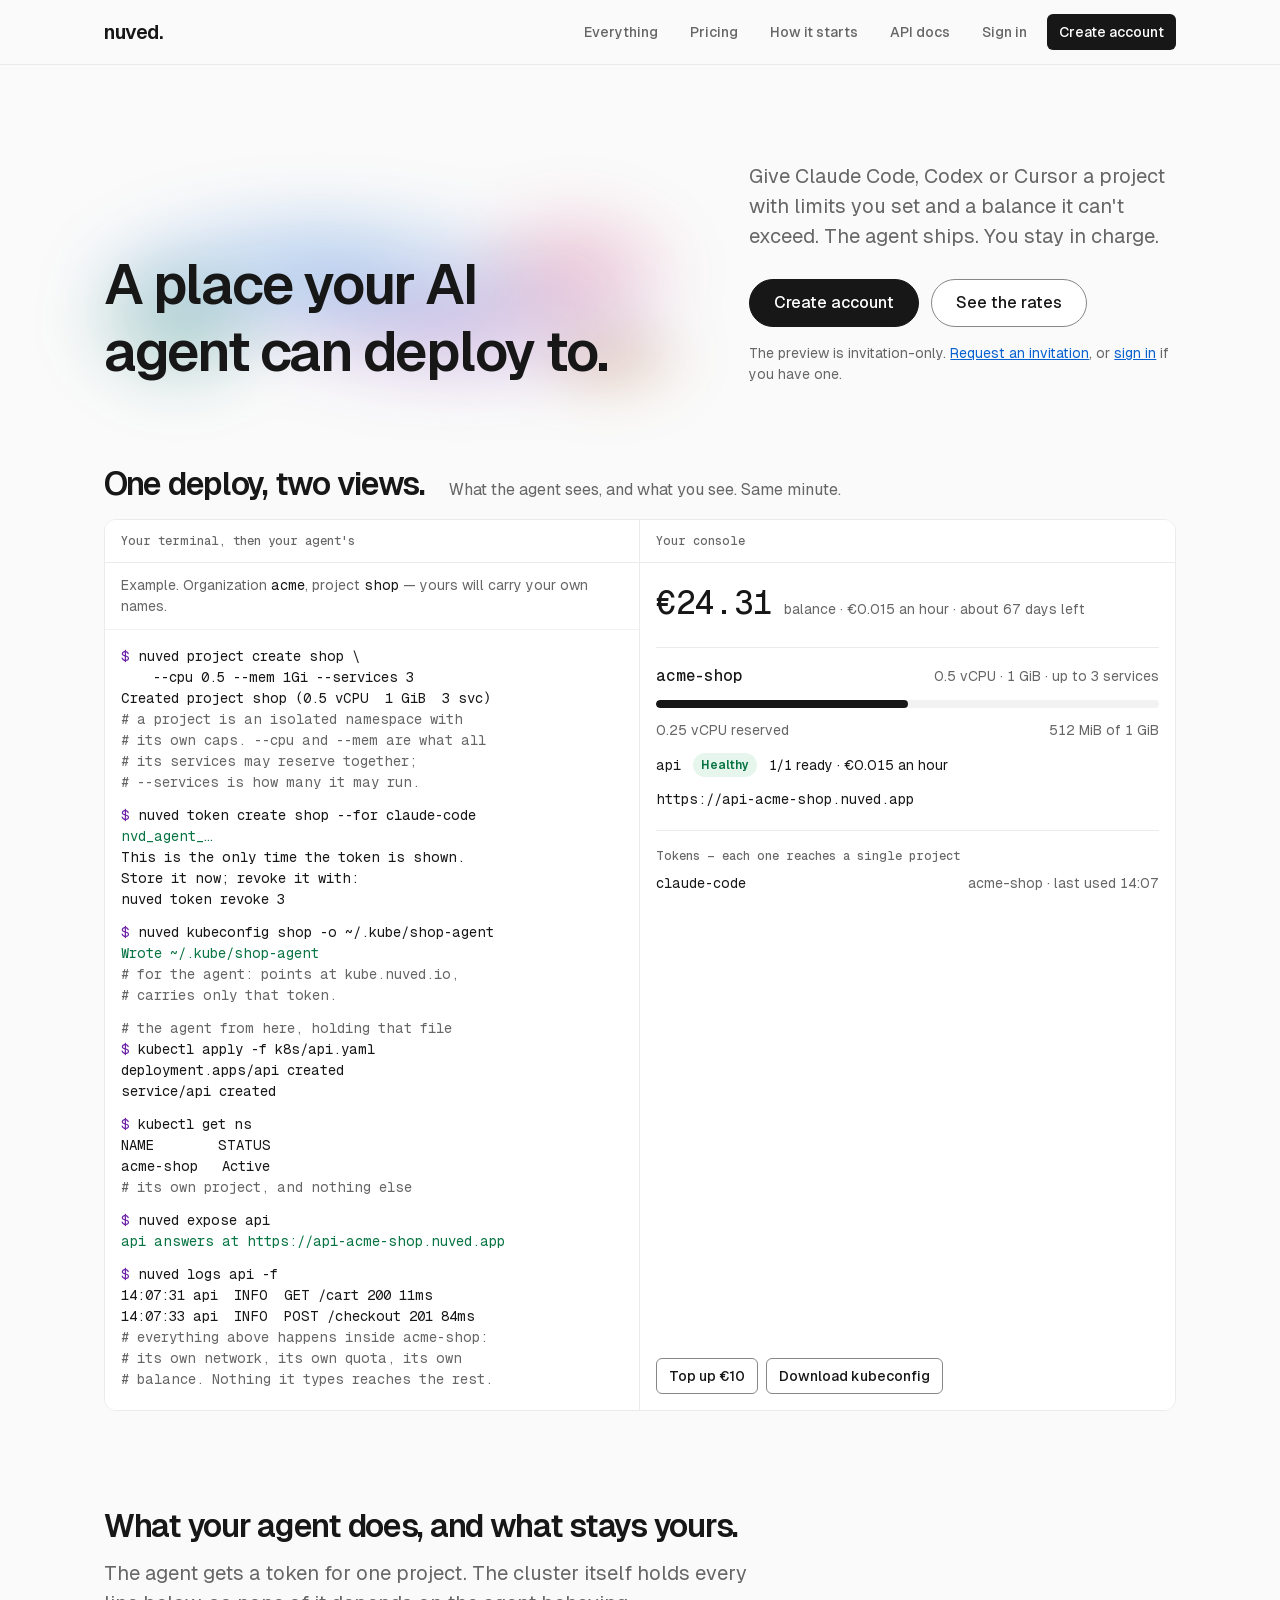
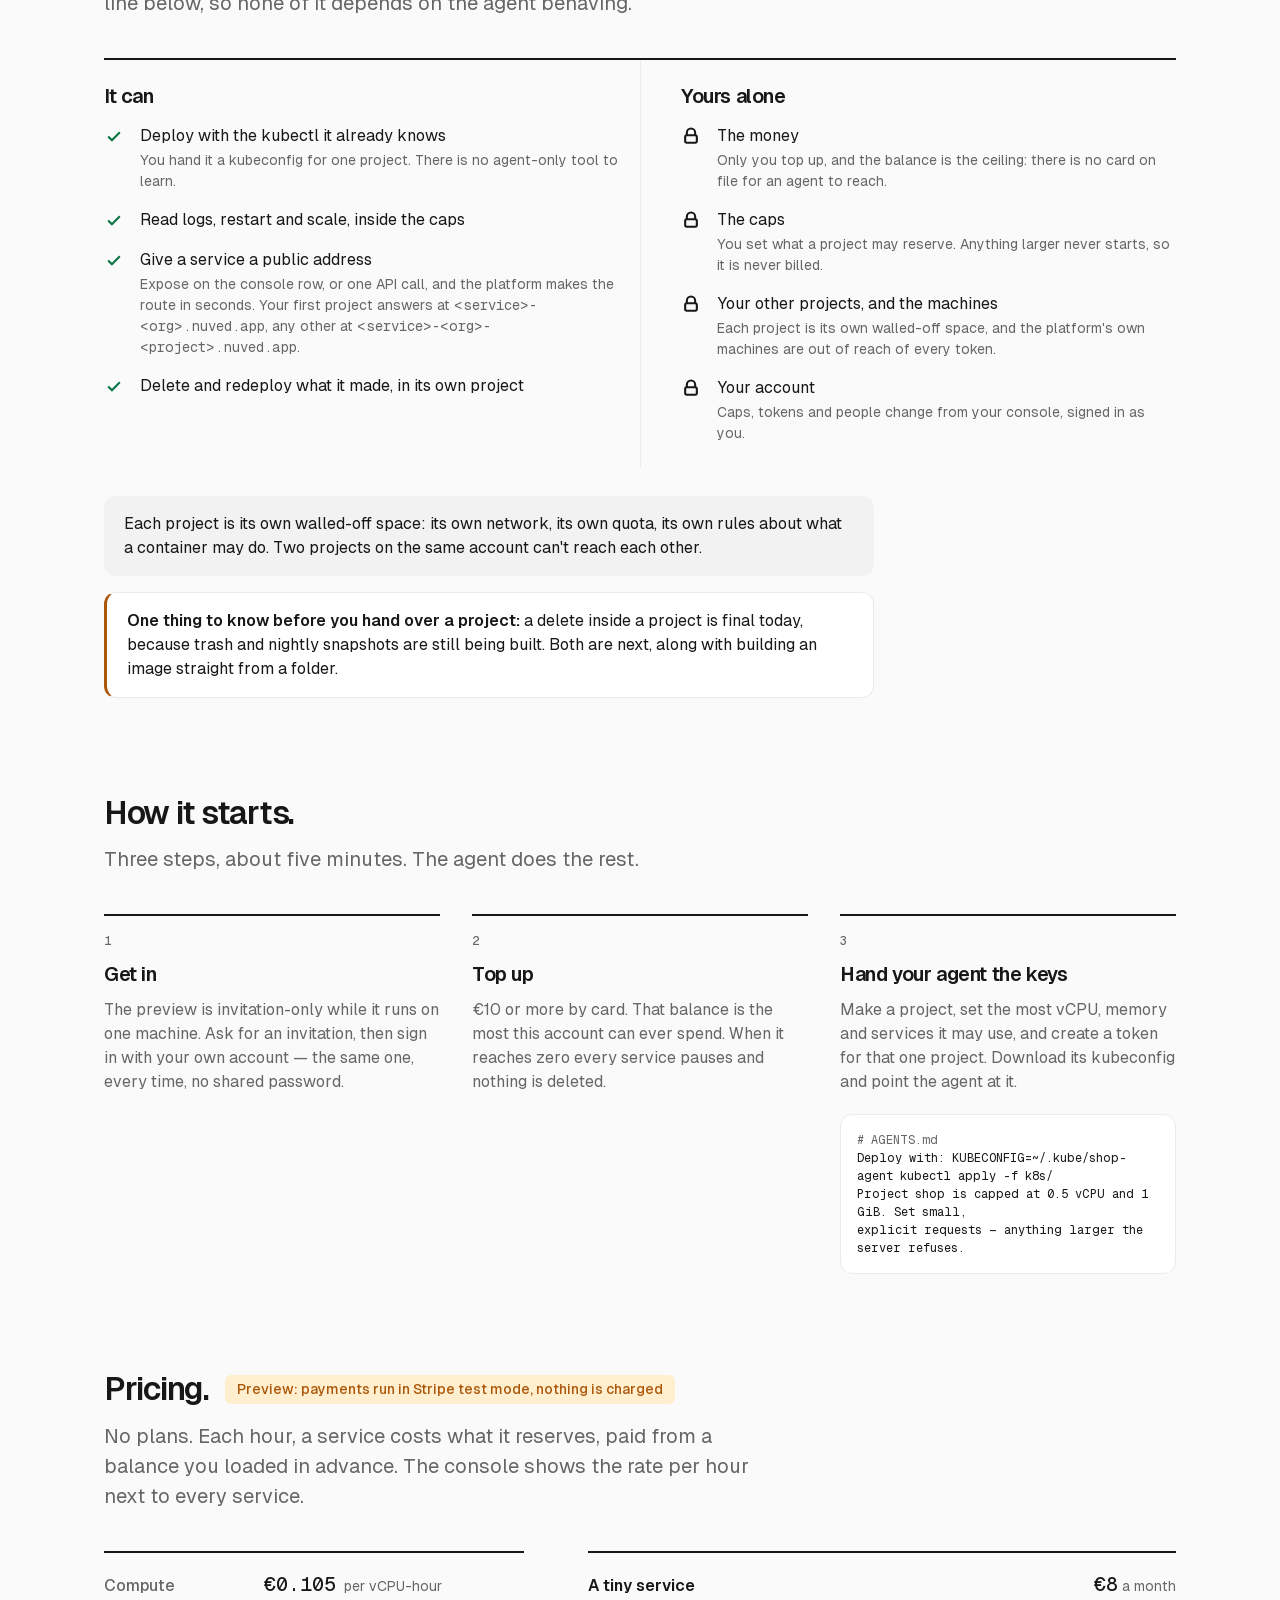
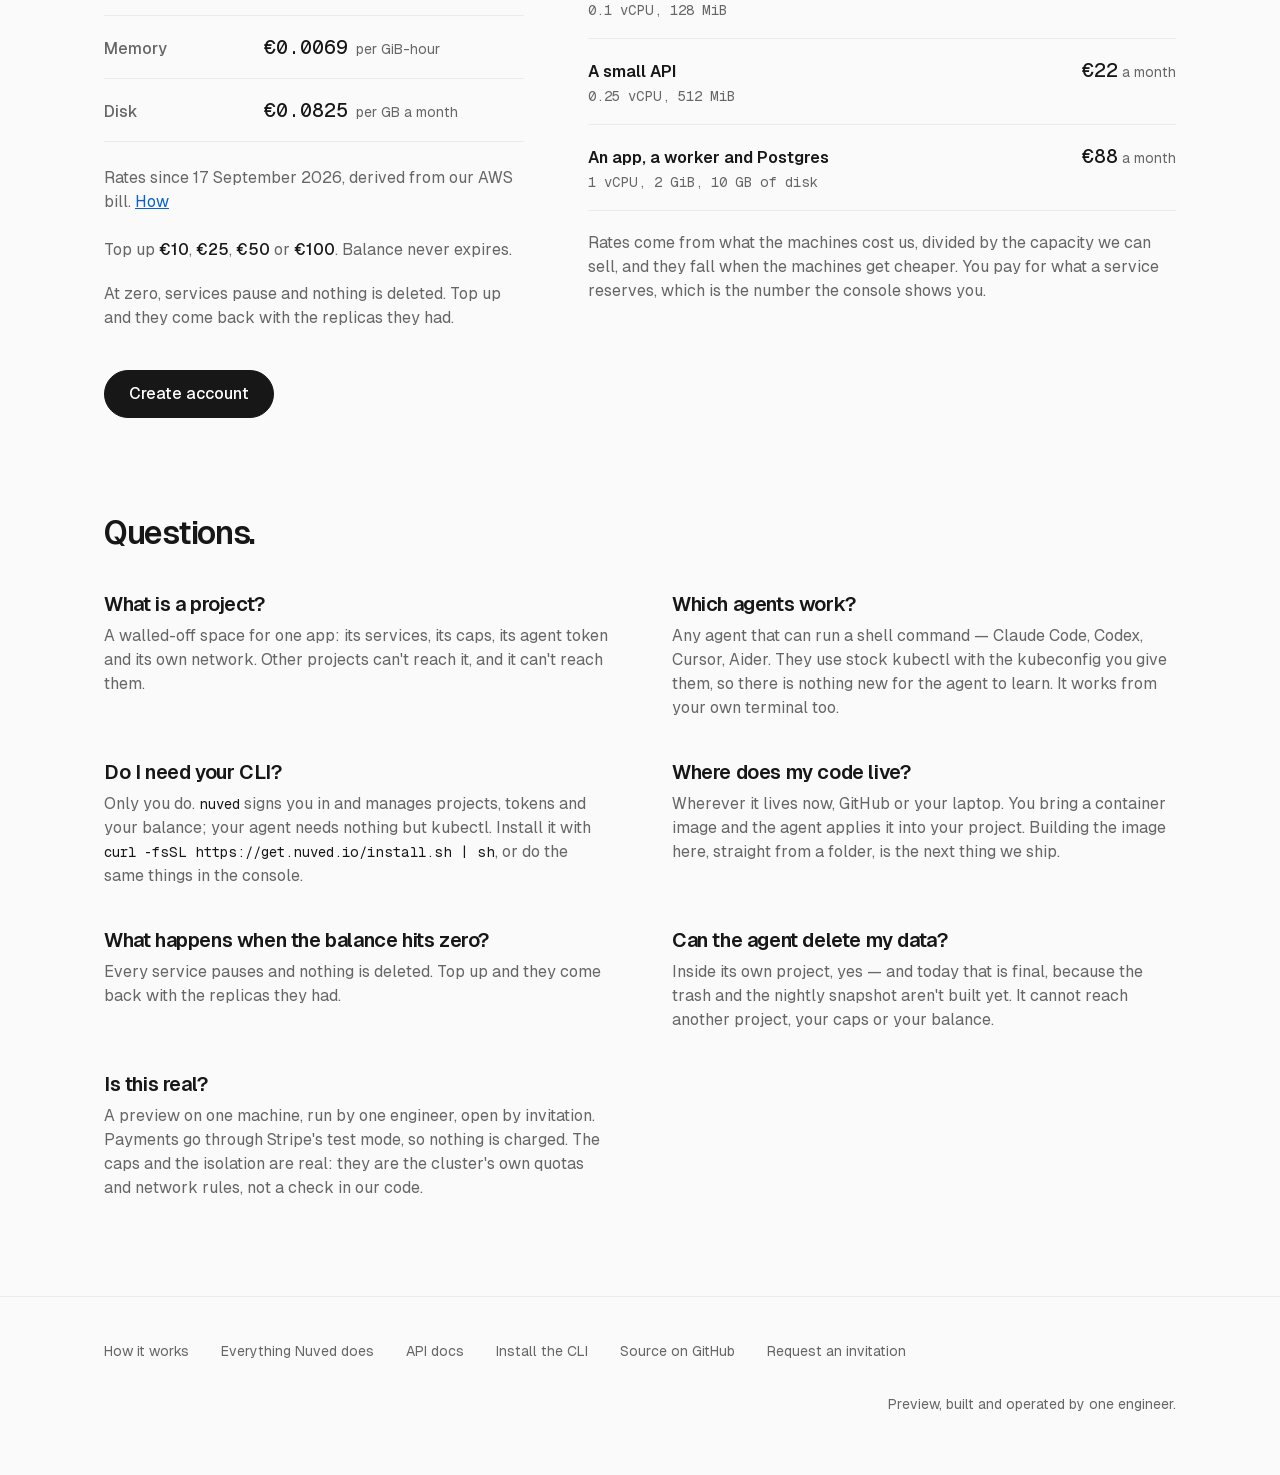
==== commit 53135e3e: "www: the verifier's polish before the merge Geist Mono's ligatures drew ">-<" as one long dash in th" ====
--- a/apps/www/index.html
+++ b/apps/www/index.html
@@ -31,8 +31,9 @@
 h2{font-size:var(--text-2xl); letter-spacing:var(--tracking-tighter)}
 h3{font-size:var(--text-l); letter-spacing:var(--tracking-tight)}
 p{margin:0}
-.mono,code{font-family:var(--font-mono); font-variant-numeric:tabular-nums}
-code{overflow-wrap:anywhere}
+.mono,code{font-family:var(--font-mono); font-variant-ligatures:none; font-variant-numeric:tabular-nums}
+code{overflow-wrap:break-word}
+.nw{white-space:nowrap}
 .num{font-variant-numeric:tabular-nums}
 
 /* top bar: the wordmark in ink, the nav in the app's 6 px shape, one ink button */
@@ -79,7 +80,7 @@
 .two .lead{display:flex; flex-wrap:wrap; align-items:baseline; gap:var(--space-2) var(--space-6); margin-bottom:var(--space-4)}
 .two .lead p{color:var(--color-text-dim)}
 .views{display:grid; grid-template-columns:minmax(0,1fr) minmax(0,1fr); border:var(--size-border) solid var(--color-line); border-radius:var(--radius-l); overflow:hidden; background:var(--color-surface)}
-.view-label{font-family:var(--font-mono); font-size:var(--text-xs); font-weight:var(--font-weight-medium); letter-spacing:var(--tracking-label); color:var(--color-text-dim); padding:var(--space-3) var(--space-4); border-bottom:var(--size-border) solid var(--color-line)}
+.view-label{font-family:var(--font-mono); font-variant-ligatures:none; font-size:var(--text-xs); font-weight:var(--font-weight-medium); letter-spacing:var(--tracking-label); color:var(--color-text-dim); padding:var(--space-3) var(--space-4); border-bottom:var(--size-border) solid var(--color-line)}
 .term{background:var(--color-term-bg); color:var(--color-term-text); border-right:var(--size-border) solid var(--color-line)}
 .term .view-label{color:var(--color-term-dim)}
 .term-note{margin:0; padding:var(--space-3) var(--space-4); font-size:var(--text-s); color:var(--color-term-dim); border-bottom:var(--size-border) solid var(--color-line-faint)}
@@ -93,12 +94,12 @@
 .con{background:var(--color-surface); display:flex; flex-direction:column}
 .con .body{padding:var(--space-4); display:flex; flex-direction:column; gap:var(--space-5); flex:1}
 .bal{display:flex; flex-wrap:wrap; align-items:baseline; gap:var(--space-1) var(--space-3)}
-.bal .amt{font-family:var(--font-mono); font-size:var(--text-2xl); font-weight:var(--font-weight-medium)}
+.bal .amt{font-family:var(--font-mono); font-variant-ligatures:none; font-size:var(--text-2xl); font-weight:var(--font-weight-medium)}
 .bal .rate{font-size:var(--text-s); color:var(--color-text-dim)}
 /* one card level: the project is a block between hairlines, not a card in the card */
 .proj{border-top:var(--size-border) solid var(--color-line); padding-top:var(--space-4); display:flex; flex-direction:column; gap:var(--space-3)}
 .proj .head{display:flex; flex-wrap:wrap; justify-content:space-between; gap:var(--space-1) var(--space-3); align-items:baseline}
-.proj .head b{font-family:var(--font-mono); font-weight:var(--font-weight-medium)}
+.proj .head b{font-family:var(--font-mono); font-variant-ligatures:none; font-weight:var(--font-weight-medium)}
 .proj .caps{font-size:var(--text-s); color:var(--color-text-dim)}
 .meter{height:var(--size-meter); background:var(--color-sunken); border-radius:var(--radius-pill); overflow:hidden}
 .meter i{display:block; height:100%; width:50%; background:var(--color-chart-1); border-radius:var(--radius-pill)}
@@ -108,7 +109,7 @@
 .pill{display:inline-flex; align-items:center; height:var(--size-chip); padding:0 var(--space-2); border-radius:var(--radius-pill); font-size:var(--text-xs); font-weight:var(--font-weight-semibold); white-space:nowrap; background:var(--color-ok-bg); color:var(--color-ok)}
 .pill.no{background:var(--color-bad-bg); color:var(--color-bad)}
 .toks{border-top:var(--size-border) solid var(--color-line); padding-top:var(--space-4)}
-.toks h4{margin:0 0 var(--space-2); font-family:var(--font-mono); font-size:var(--text-xs); font-weight:var(--font-weight-medium); color:var(--color-text-dim)}
+.toks h4{margin:0 0 var(--space-2); font-family:var(--font-mono); font-variant-ligatures:none; font-size:var(--text-xs); font-weight:var(--font-weight-medium); color:var(--color-text-dim)}
 .toks .row{display:flex; flex-wrap:wrap; align-items:baseline; justify-content:space-between; gap:var(--space-1) var(--space-3); font-size:var(--text-s)}
 .toks .row span:last-child{color:var(--color-text-dim)}
 .con .acts{display:flex; flex-wrap:wrap; gap:var(--space-2); margin-top:auto; padding-top:var(--space-2)}
@@ -136,7 +137,7 @@
 /* how it starts */
 .steps{counter-reset:s; list-style:none; margin:0; padding:0; display:grid; grid-template-columns:repeat(3,minmax(0,1fr)); gap:var(--space-8)}
 .steps li{counter-increment:s; display:flex; flex-direction:column; gap:var(--space-3); padding-top:var(--space-4); border-top:var(--size-border-strong) solid var(--color-text)}
-.steps li::before{content:counter(s); font-family:var(--font-mono); font-size:var(--text-xs); font-weight:var(--font-weight-medium); color:var(--color-text-dim)}
+.steps li::before{content:counter(s); font-family:var(--font-mono); font-variant-ligatures:none; font-size:var(--text-xs); font-weight:var(--font-weight-medium); color:var(--color-text-dim)}
 .steps p{color:var(--color-text-dim)}
 .snippet{margin:var(--space-2) 0 0; padding:var(--space-4); background:var(--color-term-bg); color:var(--color-term-text); border:var(--size-border) solid var(--color-line); border-radius:var(--radius-l); font-size:var(--text-xs); line-height:var(--leading-body); white-space:pre-wrap; overflow-wrap:anywhere}
 .snippet .dim{color:var(--color-term-dim)}
@@ -148,7 +149,7 @@
 .rates{width:100%; border-collapse:collapse}
 .rates th,.rates td{text-align:left; padding:var(--space-4) 0; border-bottom:var(--size-border) solid var(--color-line); vertical-align:baseline}
 .rates th{font-weight:var(--font-weight-medium); color:var(--color-text-dim); width:38%}
-.rates td{font-family:var(--font-mono); font-size:var(--text-l); font-weight:var(--font-weight-medium)}
+.rates td{font-family:var(--font-mono); font-variant-ligatures:none; font-size:var(--text-l); font-weight:var(--font-weight-medium)}
 .rates td small{font-family:var(--font-sans); font-weight:var(--font-weight-regular); font-size:var(--text-s); color:var(--color-text-dim); margin-left:var(--space-2)}
 .rates tr:first-child th,.rates tr:first-child td{border-top:var(--size-border-strong) solid var(--color-text)}
 .topups{margin-top:var(--space-6); color:var(--color-text-dim)}
@@ -156,8 +157,8 @@
 .examples{list-style:none; margin:0; padding:0; border-top:var(--size-border-strong) solid var(--color-text)}
 .examples li{display:grid; grid-template-columns:minmax(0,1fr) auto; gap:var(--space-1) var(--space-6); padding:var(--space-4) 0; border-bottom:var(--size-border) solid var(--color-line); align-items:baseline}
 .examples b{display:block; font-weight:var(--font-weight-semibold)}
-.examples .spec{font-family:var(--font-mono); font-size:var(--text-s); color:var(--color-text-dim)}
-.examples .cost{font-family:var(--font-mono); font-size:var(--text-l); font-weight:var(--font-weight-medium); white-space:nowrap}
+.examples .spec{font-family:var(--font-mono); font-variant-ligatures:none; font-size:var(--text-s); color:var(--color-text-dim)}
+.examples .cost{font-family:var(--font-mono); font-variant-ligatures:none; font-size:var(--text-l); font-weight:var(--font-weight-medium); white-space:nowrap}
 .examples .cost small{font-family:var(--font-sans); font-size:var(--text-s); font-weight:var(--font-weight-regular); color:var(--color-text-dim); margin-left:var(--space-1)}
 .zero{margin-top:var(--space-5); color:var(--color-text-dim); max-width:52ch}
 .price-cta{margin-top:var(--space-10)}
@@ -176,7 +177,7 @@
 
 @media (max-width:900px){
   .hero{grid-template-columns:1fr; align-items:start}
-  .views{grid-template-columns:1fr}
+  .views{grid-template-columns:minmax(0,1fr)}
   .term{border-right:0; border-bottom:var(--size-border) solid var(--color-line)}
   .pricing{grid-template-columns:1fr}
   .steps{grid-template-columns:1fr}
@@ -194,9 +195,9 @@
   .con .acts .btn{width:auto; flex:1}
   .two{margin-top:var(--space-12)}
   section{padding-top:var(--space-16)}
-  /* The phone's smallest size is 14 px (tokens), so on a 390 px phone the panel's longest
-     lines (45 characters) wrap once rather than shrink below it. */
-  .term pre{font-size:var(--text-xs); padding:var(--space-4) var(--space-3) var(--space-5)}
+  /* The phone's smallest size is 14 px (tokens), too wide for the panel's 45-character lines
+     on a 390 px phone: the lines stay whole and scroll inside the box, never the page. */
+  .term pre{font-size:var(--text-xs); padding:var(--space-4) var(--space-3) var(--space-5); white-space:pre; overflow-wrap:normal; overflow-x:auto}
   .term-note{padding:var(--space-3)}
   .sec-head p{font-size:var(--text-m)}
   footer{margin-top:var(--space-16)}
@@ -246,7 +247,7 @@
         <div class="term">
           <div class="view-label">Your terminal, then your agent's</div>
           <p class="term-note">Example. Organization <span class="mono">acme</span>, project <span class="mono">shop</span> — yours will carry your own names.</p>
-<pre class="mono"><span class="p">$</span> nuved project create shop \
+<pre class="mono" tabindex="0"><span class="p">$</span> nuved project create shop \
     --cpu 0.5 --mem 1Gi --services 3
 Created project shop (0.5 vCPU  1 GiB  3 svc)
 <span class="dim"># a project is an isolated namespace with
@@ -412,7 +413,7 @@
       </div>
       <div>
         <h3>Do I need your CLI?</h3>
-        <p>Only you do. <code>nuved</code> signs you in and manages projects, tokens and your balance; your agent needs nothing but kubectl. Install it with <code>curl -fsSL https://get.nuved.io/install.sh | sh</code>, or do the same things in the console.</p>
+        <p>Only you do. <code>nuved</code> signs you in and manages projects, tokens and your balance; your agent needs nothing but kubectl. Install it with <code>curl <span class="nw">-fsSL</span> https://get.nuved.io/install.sh | sh</code>, or do the same things in the console.</p>
       </div>
       <div>
         <h3>Where does my code live?</h3>
